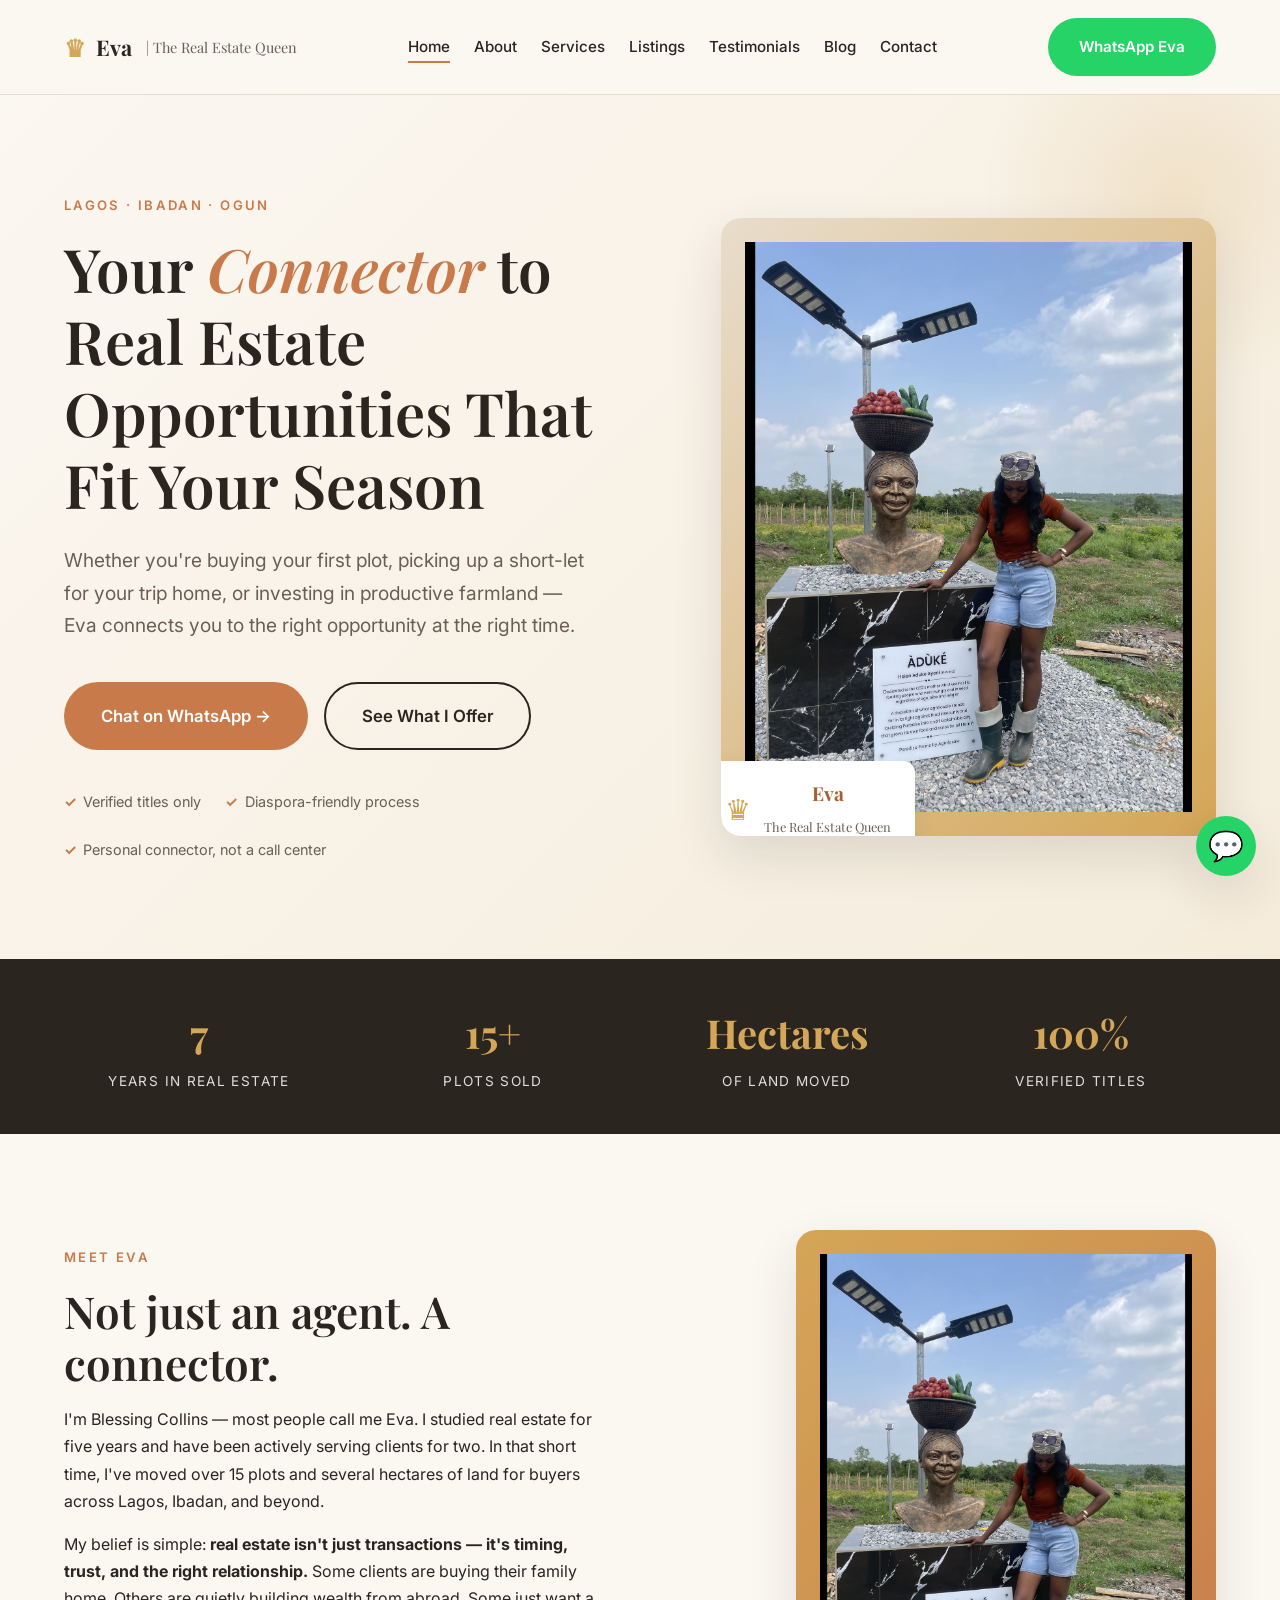
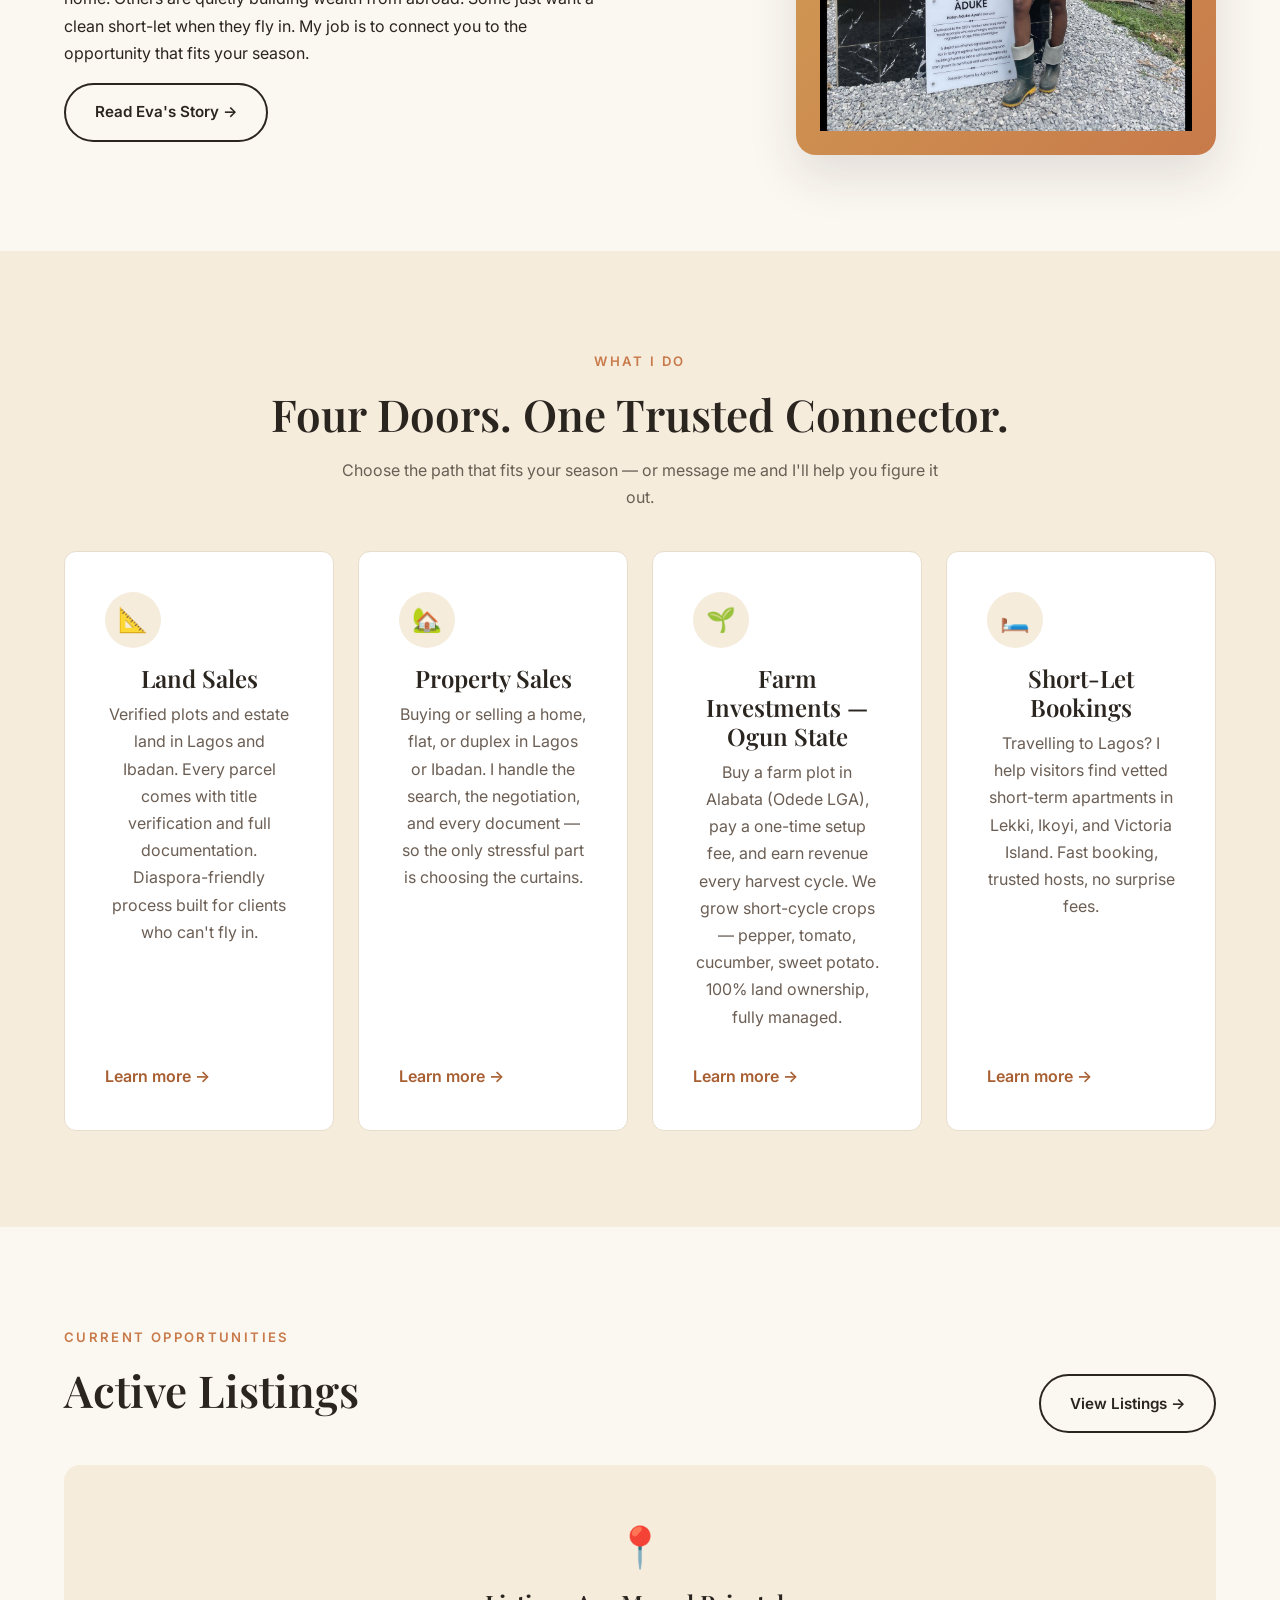
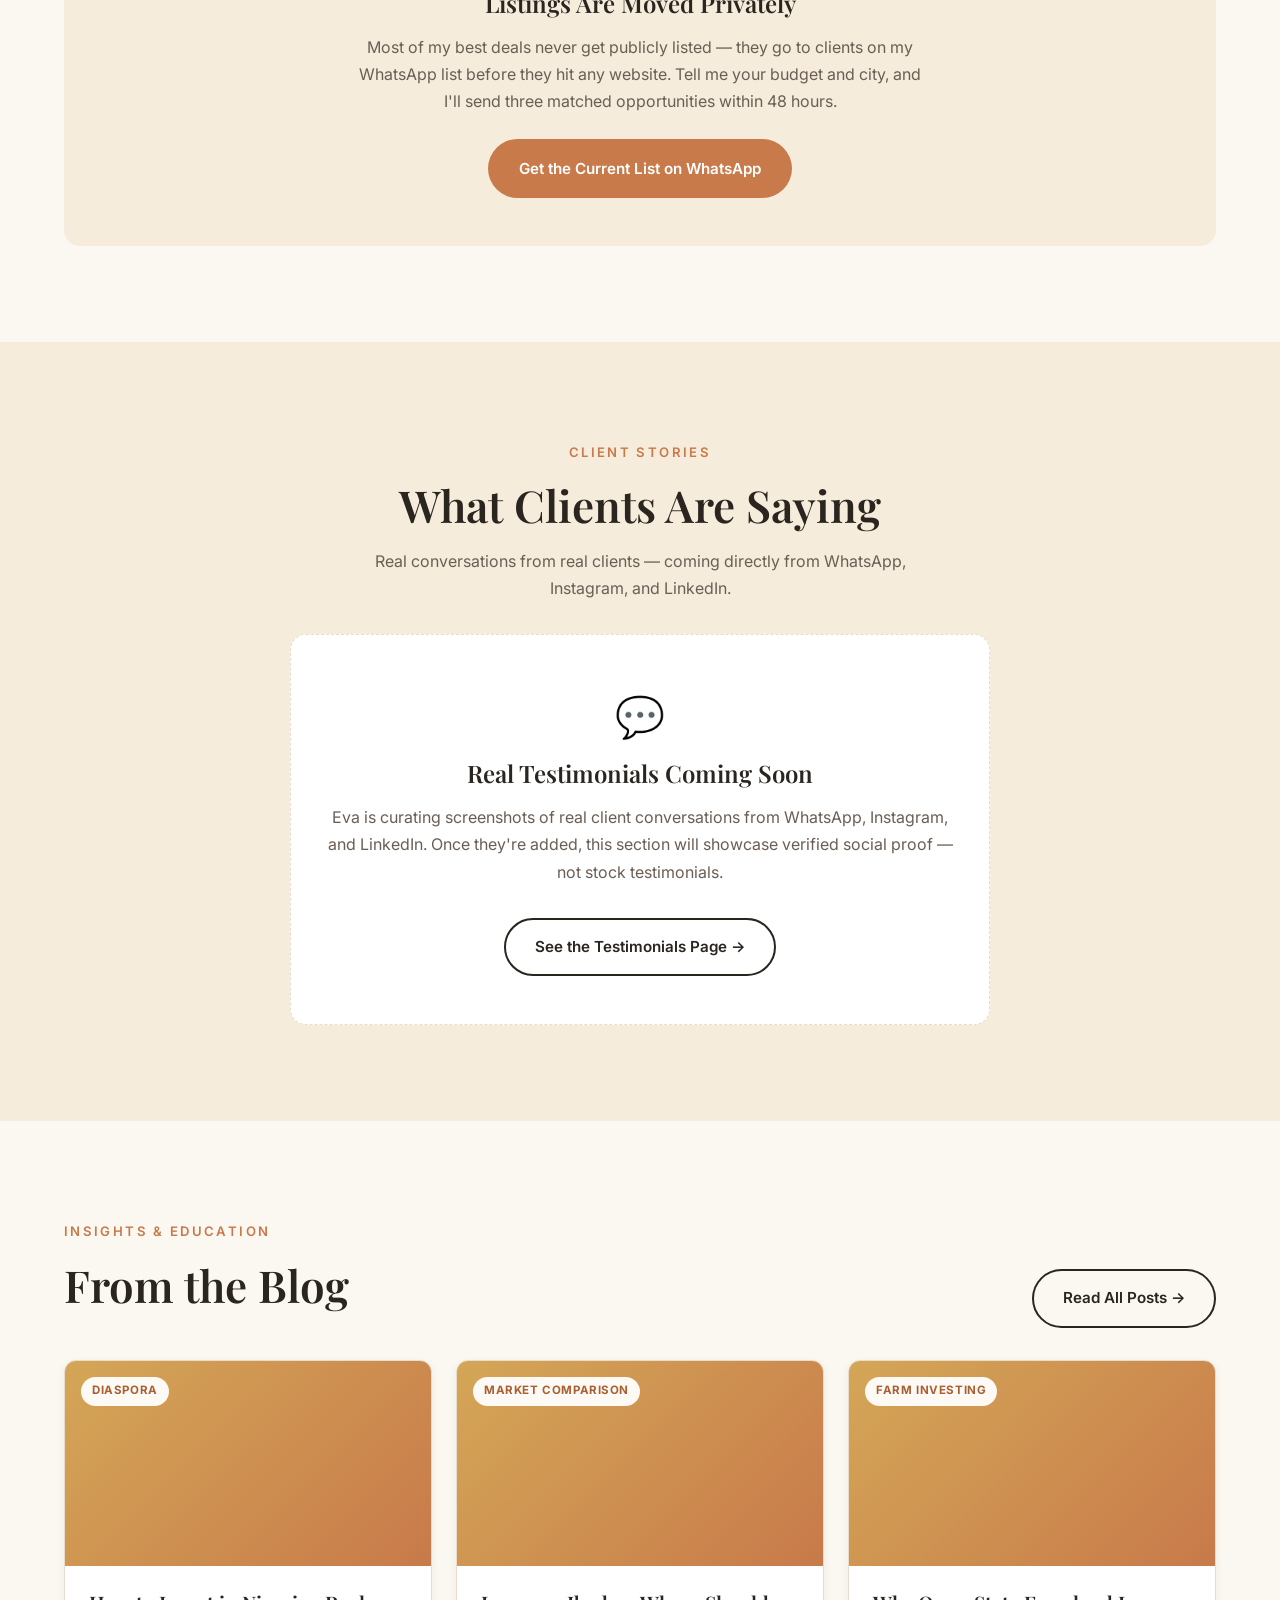
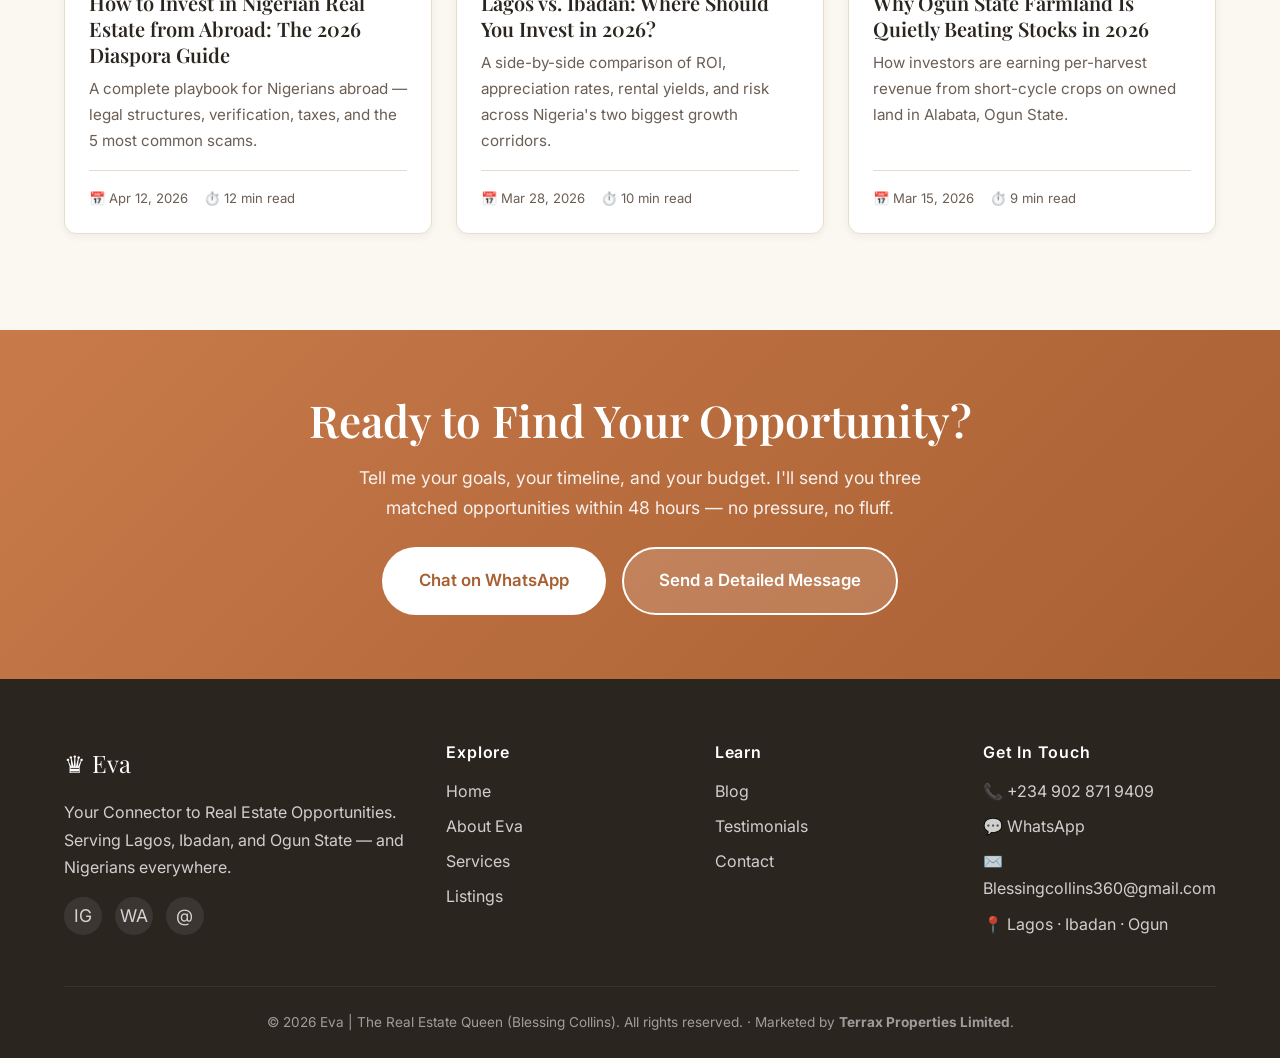
==== index.html @ 8f03543b "Add full website files" ====
<!DOCTYPE html>
<html lang="en">
<head>
<meta charset="UTF-8">
<meta name="viewport" content="width=device-width, initial-scale=1.0">
<title>Eva | The Real Estate Queen — Land, Homes, Farms & Short-Lets in Lagos, Ibadan & Ogun</title>
<meta name="description" content="Eva connects you to verified land, homes, farm investments, and short-let apartments across Lagos, Ibadan, and Ogun State. Diaspora-friendly. Chat with Eva on WhatsApp.">
<meta name="keywords" content="real estate Lagos, buy land Ibadan, Ogun farm investment, short let Lekki, diaspora real estate Nigeria, Eva Real Estate Queen, Blessing Collins real estate, pepper tomato cucumber farm Ogun">
<meta name="author" content="Blessing Collins — Eva | The Real Estate Queen">
<link rel="canonical" href="https://therealestatequeen.com.ng/">

<meta property="og:type" content="website">
<meta property="og:title" content="Eva | The Real Estate Queen — Your Connector in Nigerian Real Estate">
<meta property="og:description" content="Connecting you to land, homes, farms, and short-let opportunities that fit your time and season. Lagos · Ibadan · Ogun.">
<meta property="og:url" content="https://therealestatequeen.com.ng/">
<meta property="og:image" content="assets/img/og-image.jpg">
<meta name="twitter:card" content="summary_large_image">
<meta name="twitter:title" content="Eva | The Real Estate Queen">
<meta name="twitter:description" content="Connecting you to Nigerian real estate opportunities that fit your season.">

<link rel="preconnect" href="https://fonts.googleapis.com">
<link rel="preconnect" href="https://fonts.gstatic.com" crossorigin>
<link href="https://fonts.googleapis.com/css2?family=Playfair+Display:wght@500;600;700&family=Inter:wght@400;500;600;700&display=swap" rel="stylesheet">
<link rel="stylesheet" href="assets/css/styles.css">

<script type="application/ld+json">
{
  "@context": "https://schema.org",
  "@type": "RealEstateAgent",
  "name": "Eva | The Real Estate Queen",
  "alternateName": "Blessing Collins",
  "description": "Real estate connector serving Lagos and Ibadan. Land sales, residential property, farm investments in Ogun State, and short-let apartment bookings for travelers.",
  "telephone": "+234-902-871-9409",
  "email": "Blessingcollins360@gmail.com",
  "image": "assets/img/eva.jpg",
  "url": "https://therealestatequeen.com.ng/",
  "areaServed": ["Lagos", "Ibadan", "Ogun State", "Nigeria"],
  "sameAs": ["https://instagram.com/is_evablessing"]
}
</script>
</head>
<body>

<header class="site-header">
  <nav class="nav" aria-label="Main navigation">
    <a href="index.html" class="brand"><span class="brand-crown">♛</span> Eva <span style="font-weight:400;color:var(--color-muted);font-size:0.9rem;margin-left:0.3rem;">| The Real Estate Queen</span></a>
    <ul class="nav-links">
      <li><a href="index.html">Home</a></li>
      <li><a href="about.html">About</a></li>
      <li><a href="services.html">Services</a></li>
      <li><a href="listings.html">Listings</a></li>
      <li><a href="testimonials.html">Testimonials</a></li>
      <li><a href="blog.html">Blog</a></li>
      <li><a href="contact.html">Contact</a></li>
    </ul>
    <div class="nav-cta">
      <a href="https://wa.me/2349028719409" class="btn btn-whatsapp" target="_blank" rel="noopener">WhatsApp Eva</a>
    </div>
    <button class="nav-toggle" aria-label="Toggle menu">☰</button>
  </nav>
</header>

<section class="hero">
  <div class="container hero-inner">
    <div>
      <span class="eyebrow">Lagos · Ibadan · Ogun</span>
      <h1>Your <span class="accent">Connector</span> to Real Estate Opportunities That Fit Your Season</h1>
      <p class="hero-subtitle">Whether you're buying your first plot, picking up a short-let for your trip home, or investing in productive farmland — Eva connects you to the right opportunity at the right time.</p>
      <div class="hero-cta">
        <a href="https://wa.me/2349028719409?text=Hi%20Eva%2C%20I%27d%20like%20to%20explore%20real%20estate%20opportunities." class="btn btn-primary btn-lg" target="_blank" rel="noopener">Chat on WhatsApp →</a>
        <a href="services.html" class="btn btn-outline btn-lg">See What I Offer</a>
      </div>
      <div class="hero-trust">
        <span class="hero-trust-item">Verified titles only</span>
        <span class="hero-trust-item">Diaspora-friendly process</span>
        <span class="hero-trust-item">Personal connector, not a call center</span>
      </div>
    </div>
    <div class="hero-image">
      <img src="assets/img/eva.jpg" alt="Blessing Collins — Eva, The Real Estate Queen" onerror="this.style.display='none';this.parentElement.innerHTML='<div style=&quot;padding:2rem;text-align:center;&quot;>✨<br>Eva\'s headshot<br><small>(upload to assets/img/eva.jpg)</small></div>'">
      <div class="hero-badge">
        <span class="hero-badge-icon">♛</span>
        <span class="hero-badge-text"><strong>Eva</strong><span>The Real Estate Queen</span></span>
      </div>
    </div>
  </div>
</section>

<section class="stats">
  <div class="container">
    <div class="stats-grid">
      <div>
        <span class="stat-number">7</span>
        <span class="stat-label">Years in Real Estate</span>
      </div>
      <div>
        <span class="stat-number">15+</span>
        <span class="stat-label">Plots Sold</span>
      </div>
      <div>
        <span class="stat-number">Hectares</span>
        <span class="stat-label">Of Land Moved</span>
      </div>
      <div>
        <span class="stat-number">100%</span>
        <span class="stat-label">Verified Titles</span>
      </div>
    </div>
  </div>
</section>

<section class="section">
  <div class="container" style="display:grid;grid-template-columns:1fr 1fr;gap:4rem;align-items:center;">
    <div>
      <span class="eyebrow">Meet Eva</span>
      <h2>Not just an agent. A connector.</h2>
      <p>I'm Blessing Collins — most people call me Eva. I studied real estate for five years and have been actively serving clients for two. In that short time, I've moved over 15 plots and several hectares of land for buyers across Lagos, Ibadan, and beyond.</p>
      <p>My belief is simple: <strong>real estate isn't just transactions — it's timing, trust, and the right relationship.</strong> Some clients are buying their family home. Others are quietly building wealth from abroad. Some just want a clean short-let when they fly in. My job is to connect you to the opportunity that fits your season.</p>
      <a href="about.html" class="btn btn-outline">Read Eva's Story →</a>
    </div>
    <div class="about-hero-image" style="aspect-ratio:4/5;max-width:420px;justify-self:end;">
      <img src="assets/img/eva-about.jpg" alt="Blessing Collins on location" onerror="this.style.display='none';this.parentElement.innerHTML='<div>Upload portrait to<br>assets/img/eva-about.jpg</div>'">
    </div>
  </div>
</section>

<section class="section" style="background:var(--color-cream);">
  <div class="container text-center">
    <span class="eyebrow">What I Do</span>
    <h2>Four Doors. One Trusted Connector.</h2>
    <p class="muted" style="max-width:620px;margin:0 auto;">Choose the path that fits your season — or message me and I'll help you figure it out.</p>

    <div class="services-grid">
      <div class="service-card">
        <div class="service-icon">📐</div>
        <h3>Land Sales</h3>
        <p>Verified plots and estate land in Lagos and Ibadan. Every parcel comes with title verification and full documentation. Diaspora-friendly process built for clients who can't fly in.</p>
        <a href="services.html#land">Learn more →</a>
      </div>
      <div class="service-card">
        <div class="service-icon">🏡</div>
        <h3>Property Sales</h3>
        <p>Buying or selling a home, flat, or duplex in Lagos or Ibadan. I handle the search, the negotiation, and every document — so the only stressful part is choosing the curtains.</p>
        <a href="services.html#property">Learn more →</a>
      </div>
      <div class="service-card">
        <div class="service-icon">🌱</div>
        <h3>Farm Investments — Ogun State</h3>
        <p>Buy a farm plot in Alabata (Odede LGA), pay a one-time setup fee, and earn revenue every harvest cycle. We grow short-cycle crops — pepper, tomato, cucumber, sweet potato. 100% land ownership, fully managed.</p>
        <a href="services.html#farm">Learn more →</a>
      </div>
      <div class="service-card">
        <div class="service-icon">🛏️</div>
        <h3>Short-Let Bookings</h3>
        <p>Travelling to Lagos? I help visitors find vetted short-term apartments in Lekki, Ikoyi, and Victoria Island. Fast booking, trusted hosts, no surprise fees.</p>
        <a href="services.html#shortlet">Learn more →</a>
      </div>
    </div>
  </div>
</section>

<!-- LISTINGS PLACEHOLDER -->
<section class="section">
  <div class="container">
    <div style="display:flex;justify-content:space-between;align-items:flex-end;flex-wrap:wrap;gap:1rem;">
      <div>
        <span class="eyebrow">Current Opportunities</span>
        <h2>Active Listings</h2>
      </div>
      <a href="listings.html" class="btn btn-outline">View Listings →</a>
    </div>

    <div style="background:var(--color-cream);padding:3rem 2rem;border-radius:16px;text-align:center;margin-top:2rem;">
      <div style="font-size:2.5rem;margin-bottom:0.5rem;">📍</div>
      <h3 style="font-family:'Playfair Display',serif;">Listings Are Moved Privately</h3>
      <p class="muted" style="max-width:580px;margin:0 auto 1.5rem;">Most of my best deals never get publicly listed — they go to clients on my WhatsApp list before they hit any website. Tell me your budget and city, and I'll send three matched opportunities within 48 hours.</p>
      <a href="https://wa.me/2349028719409?text=Hi%20Eva%2C%20please%20share%20your%20current%20opportunities%20with%20me." class="btn btn-primary" target="_blank" rel="noopener">Get the Current List on WhatsApp</a>
    </div>
  </div>
</section>

<!-- TESTIMONIALS PLACEHOLDER -->
<section class="section testimonials">
  <div class="container text-center">
    <span class="eyebrow">Client Stories</span>
    <h2>What Clients Are Saying</h2>
    <p class="muted" style="max-width:580px;margin:0 auto;">Real conversations from real clients — coming directly from WhatsApp, Instagram, and LinkedIn.</p>

    <div style="margin-top:2rem;padding:3rem 2rem;background:var(--color-surface);border-radius:16px;border:1px dashed var(--color-border);max-width:700px;margin-left:auto;margin-right:auto;">
      <div style="font-size:2.5rem;margin-bottom:0.5rem;">💬</div>
      <h3 style="font-family:'Playfair Display',serif;">Real Testimonials Coming Soon</h3>
      <p class="muted">Eva is curating screenshots of real client conversations from WhatsApp, Instagram, and LinkedIn. Once they're added, this section will showcase verified social proof — not stock testimonials.</p>
      <a href="testimonials.html" class="btn btn-outline" style="margin-top:1rem;">See the Testimonials Page →</a>
    </div>
  </div>
</section>

<!-- BLOG PREVIEW -->
<section class="section">
  <div class="container">
    <div style="display:flex;justify-content:space-between;align-items:flex-end;flex-wrap:wrap;gap:1rem;margin-bottom:2rem;">
      <div>
        <span class="eyebrow">Insights & Education</span>
        <h2>From the Blog</h2>
      </div>
      <a href="blog.html" class="btn btn-outline">Read All Posts →</a>
    </div>

    <div class="blog-grid">
      <article class="blog-card">
        <div class="blog-card-image"><span class="blog-category">Diaspora</span></div>
        <div class="blog-card-body">
          <h3><a href="blog/diaspora-investment-guide.html">How to Invest in Nigerian Real Estate from Abroad: The 2026 Diaspora Guide</a></h3>
          <p class="blog-card-excerpt">A complete playbook for Nigerians abroad — legal structures, verification, taxes, and the 5 most common scams.</p>
          <div class="blog-meta"><span>📅 Apr 12, 2026</span><span>⏱️ 12 min read</span></div>
        </div>
      </article>

      <article class="blog-card">
        <div class="blog-card-image"><span class="blog-category">Market Comparison</span></div>
        <div class="blog-card-body">
          <h3><a href="blog/lagos-vs-ibadan-investment.html">Lagos vs. Ibadan: Where Should You Invest in 2026?</a></h3>
          <p class="blog-card-excerpt">A side-by-side comparison of ROI, appreciation rates, rental yields, and risk across Nigeria's two biggest growth corridors.</p>
          <div class="blog-meta"><span>📅 Mar 28, 2026</span><span>⏱️ 10 min read</span></div>
        </div>
      </article>

      <article class="blog-card">
        <div class="blog-card-image"><span class="blog-category">Farm Investing</span></div>
        <div class="blog-card-body">
          <h3><a href="blog/ogun-farm-investment.html">Why Ogun State Farmland Is Quietly Beating Stocks in 2026</a></h3>
          <p class="blog-card-excerpt">How investors are earning per-harvest revenue from short-cycle crops on owned land in Alabata, Ogun State.</p>
          <div class="blog-meta"><span>📅 Mar 15, 2026</span><span>⏱️ 9 min read</span></div>
        </div>
      </article>
    </div>
  </div>
</section>

<section class="cta-band">
  <div class="container">
    <h2>Ready to Find Your Opportunity?</h2>
    <p>Tell me your goals, your timeline, and your budget. I'll send you three matched opportunities within 48 hours — no pressure, no fluff.</p>
    <div style="display:flex;gap:1rem;justify-content:center;flex-wrap:wrap;">
      <a href="https://wa.me/2349028719409?text=Hi%20Eva%2C%20I%27d%20like%20to%20discuss%20an%20opportunity." class="btn btn-primary btn-lg" target="_blank" rel="noopener">Chat on WhatsApp</a>
      <a href="contact.html" class="btn btn-whatsapp btn-lg">Send a Detailed Message</a>
    </div>
  </div>
</section>

<footer class="site-footer">
  <div class="container">
    <div class="footer-grid">
      <div>
        <div class="footer-brand">♛ Eva</div>
        <p>Your Connector to Real Estate Opportunities. Serving Lagos, Ibadan, and Ogun State — and Nigerians everywhere.</p>
        <div class="socials">
          <a href="https://instagram.com/is_evablessing" class="social-icon" target="_blank" rel="noopener" aria-label="Instagram">IG</a>
          <a href="https://wa.me/2349028719409" class="social-icon" target="_blank" rel="noopener" aria-label="WhatsApp">WA</a>
          <a href="mailto:Blessingcollins360@gmail.com" class="social-icon" aria-label="Email">@</a>
        </div>
      </div>
      <div><h4>Explore</h4><ul><li><a href="index.html">Home</a></li><li><a href="about.html">About Eva</a></li><li><a href="services.html">Services</a></li><li><a href="listings.html">Listings</a></li></ul></div>
      <div><h4>Learn</h4><ul><li><a href="blog.html">Blog</a></li><li><a href="testimonials.html">Testimonials</a></li><li><a href="contact.html">Contact</a></li></ul></div>
      <div><h4>Get In Touch</h4><ul><li>📞 <a href="tel:+2349028719409">+234 902 871 9409</a></li><li>💬 <a href="https://wa.me/2349028719409" target="_blank" rel="noopener">WhatsApp</a></li><li>✉️ <a href="mailto:Blessingcollins360@gmail.com">Blessingcollins360@gmail.com</a></li><li>📍 Lagos · Ibadan · Ogun</li></ul></div>
    </div>
    <div class="footer-bottom">© 2026 Eva | The Real Estate Queen (Blessing Collins). All rights reserved. · Marketed by <strong>Terrax Properties Limited</strong>.</div>
  </div>
</footer>

<a href="https://wa.me/2349028719409?text=Hi%20Eva%2C%20I%27d%20like%20to%20chat%20about%20real%20estate." class="whatsapp-float" target="_blank" rel="noopener" aria-label="Chat with Eva on WhatsApp">💬</a>
<script src="assets/js/script.js"></script>
</body>
</html>
---- assets/css/styles.css ----
/* ============================================================
   EVA | THE REAL ESTATE QUEEN — Brand Stylesheet
   Warm & Approachable | Lagos · Ibadan · Ogun
   ============================================================ */

:root {
  /* Warm, earthy palette */
  --color-bg: #FBF7F1;
  --color-surface: #FFFFFF;
  --color-cream: #F5ECDC;
  --color-terracotta: #C87A4A;
  --color-terracotta-dark: #A85F32;
  --color-gold: #D4A657;
  --color-forest: #3D5A3D;
  --color-charcoal: #2B2520;
  --color-muted: #6B5E54;
  --color-border: #E8DDCC;
  --color-whatsapp: #25D366;

  /* Typography */
  --font-serif: 'Playfair Display', Georgia, 'Times New Roman', serif;
  --font-sans: 'Inter', -apple-system, BlinkMacSystemFont, 'Segoe UI', sans-serif;

  /* Spacing */
  --space-xs: 0.5rem;
  --space-sm: 1rem;
  --space-md: 1.5rem;
  --space-lg: 2.5rem;
  --space-xl: 4rem;
  --space-2xl: 6rem;

  /* Layout */
  --max-width: 1200px;
  --radius-sm: 6px;
  --radius-md: 12px;
  --radius-lg: 20px;

  --shadow-sm: 0 2px 8px rgba(43, 37, 32, 0.06);
  --shadow-md: 0 8px 24px rgba(43, 37, 32, 0.08);
  --shadow-lg: 0 20px 50px rgba(43, 37, 32, 0.12);
}

/* ============================================================
   RESET & BASE
   ============================================================ */
*, *::before, *::after { box-sizing: border-box; }
html { scroll-behavior: smooth; }
body {
  margin: 0;
  font-family: var(--font-sans);
  font-size: 16px;
  line-height: 1.7;
  color: var(--color-charcoal);
  background: var(--color-bg);
  -webkit-font-smoothing: antialiased;
}
img { max-width: 100%; display: block; height: auto; }
a { color: var(--color-terracotta-dark); text-decoration: none; transition: color 0.2s; }
a:hover { color: var(--color-terracotta); }

h1, h2, h3, h4 {
  font-family: var(--font-serif);
  font-weight: 600;
  line-height: 1.2;
  color: var(--color-charcoal);
  margin: 0 0 var(--space-sm);
}
h1 { font-size: clamp(2.25rem, 5vw, 3.75rem); }
h2 { font-size: clamp(1.75rem, 3.5vw, 2.75rem); }
h3 { font-size: 1.5rem; }
h4 { font-size: 1.2rem; font-family: var(--font-sans); font-weight: 600; }
p { margin: 0 0 var(--space-sm); }

.container {
  max-width: var(--max-width);
  margin: 0 auto;
  padding: 0 var(--space-md);
}
.container-narrow {
  max-width: 820px;
  margin: 0 auto;
  padding: 0 var(--space-md);
}

.section { padding: var(--space-2xl) 0; }
.section-tight { padding: var(--space-xl) 0; }

.eyebrow {
  display: inline-block;
  font-family: var(--font-sans);
  font-size: 0.82rem;
  font-weight: 600;
  letter-spacing: 0.18em;
  text-transform: uppercase;
  color: var(--color-terracotta);
  margin-bottom: var(--space-sm);
}

.text-center { text-align: center; }
.muted { color: var(--color-muted); }

/* ============================================================
   BUTTONS
   ============================================================ */
.btn {
  display: inline-flex;
  align-items: center;
  justify-content: center;
  gap: 0.5rem;
  font-family: var(--font-sans);
  font-size: 0.95rem;
  font-weight: 600;
  padding: 0.9rem 1.8rem;
  border-radius: 999px;
  border: 2px solid transparent;
  cursor: pointer;
  transition: all 0.2s ease;
  white-space: nowrap;
}
.btn-primary {
  background: var(--color-terracotta);
  color: #fff;
}
.btn-primary:hover {
  background: var(--color-terracotta-dark);
  color: #fff;
  transform: translateY(-2px);
  box-shadow: var(--shadow-md);
}
.btn-outline {
  background: transparent;
  border-color: var(--color-charcoal);
  color: var(--color-charcoal);
}
.btn-outline:hover {
  background: var(--color-charcoal);
  color: #fff;
}
.btn-whatsapp {
  background: var(--color-whatsapp);
  color: #fff;
}
.btn-whatsapp:hover {
  background: #1ebe57;
  color: #fff;
  transform: translateY(-2px);
  box-shadow: var(--shadow-md);
}
.btn-lg { padding: 1.1rem 2.2rem; font-size: 1.05rem; }

/* ============================================================
   HEADER / NAV
   ============================================================ */
.site-header {
  position: sticky;
  top: 0;
  z-index: 100;
  background: rgba(251, 247, 241, 0.92);
  backdrop-filter: blur(12px);
  border-bottom: 1px solid var(--color-border);
}
.nav {
  display: flex;
  align-items: center;
  justify-content: space-between;
  padding: 1.1rem var(--space-md);
  max-width: var(--max-width);
  margin: 0 auto;
}
.brand {
  display: flex;
  align-items: center;
  gap: 0.6rem;
  font-family: var(--font-serif);
  font-size: 1.35rem;
  font-weight: 700;
  color: var(--color-charcoal);
}
.brand:hover { color: var(--color-terracotta); }
.brand-crown { color: var(--color-gold); font-size: 1.5rem; }
.nav-links {
  display: flex;
  gap: var(--space-md);
  list-style: none;
  margin: 0;
  padding: 0;
}
.nav-links a {
  color: var(--color-charcoal);
  font-weight: 500;
  font-size: 0.95rem;
  padding: 0.4rem 0;
  position: relative;
}
.nav-links a::after {
  content: '';
  position: absolute;
  bottom: 0; left: 0;
  width: 0; height: 2px;
  background: var(--color-terracotta);
  transition: width 0.2s;
}
.nav-links a:hover::after,
.nav-links a.active::after { width: 100%; }

.nav-cta { display: flex; gap: 0.6rem; align-items: center; }

.nav-toggle {
  display: none;
  background: none;
  border: none;
  cursor: pointer;
  font-size: 1.5rem;
  color: var(--color-charcoal);
}

@media (max-width: 860px) {
  .nav-links, .nav-cta .btn { display: none; }
  .nav-toggle { display: block; }
  .nav-links.open {
    display: flex;
    flex-direction: column;
    position: absolute;
    top: 100%; left: 0; right: 0;
    background: var(--color-surface);
    padding: var(--space-md);
    border-bottom: 1px solid var(--color-border);
    box-shadow: var(--shadow-md);
  }
}

/* ============================================================
   HERO
   ============================================================ */
.hero {
  background: linear-gradient(135deg, #FBF7F1 0%, #F5ECDC 100%);
  padding: var(--space-2xl) 0;
  position: relative;
  overflow: hidden;
}
.hero::before {
  content: '';
  position: absolute;
  top: -100px; right: -100px;
  width: 400px; height: 400px;
  border-radius: 50%;
  background: radial-gradient(circle, rgba(212, 166, 87, 0.2) 0%, transparent 70%);
  pointer-events: none;
}
.hero-inner {
  display: grid;
  grid-template-columns: 1.2fr 1fr;
  gap: var(--space-xl);
  align-items: center;
  position: relative;
  z-index: 1;
}
.hero h1 { margin-bottom: var(--space-md); }
.hero h1 .accent {
  color: var(--color-terracotta);
  font-style: italic;
}
.hero-subtitle {
  font-size: 1.2rem;
  color: var(--color-muted);
  margin-bottom: var(--space-lg);
  max-width: 520px;
}
.hero-cta { display: flex; gap: var(--space-sm); flex-wrap: wrap; }
.hero-trust {
  margin-top: var(--space-lg);
  display: flex;
  gap: var(--space-md);
  flex-wrap: wrap;
  font-size: 0.9rem;
  color: var(--color-muted);
}
.hero-trust-item { display: flex; align-items: center; gap: 0.4rem; }
.hero-trust-item::before {
  content: '✓';
  color: var(--color-terracotta);
  font-weight: 700;
}
.hero-image {
  position: relative;
  border-radius: var(--radius-lg);
  overflow: hidden;
  box-shadow: var(--shadow-lg);
  aspect-ratio: 4 / 5;
  background: linear-gradient(135deg, #E8DDCC 0%, #D4A657 100%);
  display: flex;
  align-items: center;
  justify-content: center;
  color: var(--color-terracotta-dark);
  font-family: var(--font-serif);
  font-size: 1.1rem;
  text-align: center;
  padding: var(--space-md);
}
.hero-image img { width: 100%; height: 100%; object-fit: cover; }
.hero-badge {
  position: absolute;
  bottom: -20px; left: -20px;
  background: var(--color-surface);
  padding: 1rem 1.5rem;
  border-radius: var(--radius-md);
  box-shadow: var(--shadow-md);
  display: flex;
  align-items: center;
  gap: 0.8rem;
}
.hero-badge-icon {
  font-size: 1.8rem;
  color: var(--color-gold);
}
.hero-badge-text strong {
  display: block;
  font-family: var(--font-serif);
  font-size: 1.2rem;
}
.hero-badge-text span {
  font-size: 0.8rem;
  color: var(--color-muted);
}

@media (max-width: 860px) {
  .hero-inner { grid-template-columns: 1fr; }
  .hero-image { aspect-ratio: 4 / 3; max-width: 500px; margin: 0 auto; }
}

/* ============================================================
   STATS BAR
   ============================================================ */
.stats {
  background: var(--color-charcoal);
  color: #fff;
  padding: var(--space-lg) 0;
}
.stats-grid {
  display: grid;
  grid-template-columns: repeat(4, 1fr);
  gap: var(--space-md);
  text-align: center;
}
.stat-number {
  font-family: var(--font-serif);
  font-size: 2.5rem;
  font-weight: 700;
  color: var(--color-gold);
  display: block;
}
.stat-label {
  font-size: 0.85rem;
  letter-spacing: 0.1em;
  text-transform: uppercase;
  opacity: 0.85;
}
@media (max-width: 640px) {
  .stats-grid { grid-template-columns: repeat(2, 1fr); }
}

/* ============================================================
   SERVICES GRID
   ============================================================ */
.services-grid {
  display: grid;
  grid-template-columns: repeat(auto-fit, minmax(260px, 1fr));
  gap: var(--space-md);
  margin-top: var(--space-lg);
}
.service-card {
  background: var(--color-surface);
  border: 1px solid var(--color-border);
  border-radius: var(--radius-md);
  padding: var(--space-lg);
  transition: all 0.3s ease;
  display: flex;
  flex-direction: column;
}
.service-card:hover {
  transform: translateY(-6px);
  box-shadow: var(--shadow-md);
  border-color: var(--color-terracotta);
}
.service-icon {
  width: 56px;
  height: 56px;
  border-radius: 50%;
  background: var(--color-cream);
  display: flex;
  align-items: center;
  justify-content: center;
  font-size: 1.5rem;
  margin-bottom: var(--space-sm);
}
.service-card h3 { margin-bottom: 0.5rem; }
.service-card p { color: var(--color-muted); flex: 1; }
.service-card a {
  font-weight: 600;
  margin-top: var(--space-sm);
  display: inline-flex;
  align-items: center;
  gap: 0.4rem;
}

/* ============================================================
   LISTING CARDS
   ============================================================ */
.listings-grid {
  display: grid;
  grid-template-columns: repeat(auto-fit, minmax(300px, 1fr));
  gap: var(--space-md);
  margin-top: var(--space-lg);
}
.listing-card {
  background: var(--color-surface);
  border-radius: var(--radius-md);
  overflow: hidden;
  box-shadow: var(--shadow-sm);
  transition: all 0.3s ease;
  border: 1px solid var(--color-border);
}
.listing-card:hover {
  transform: translateY(-4px);
  box-shadow: var(--shadow-md);
}
.listing-image {
  aspect-ratio: 4 / 3;
  background: linear-gradient(135deg, #D4A657 0%, #C87A4A 100%);
  position: relative;
  display: flex;
  align-items: center;
  justify-content: center;
  color: #fff;
  font-family: var(--font-serif);
  font-size: 0.95rem;
  text-align: center;
  padding: var(--space-sm);
}
.listing-image img { width: 100%; height: 100%; object-fit: cover; }
.listing-tag {
  position: absolute;
  top: var(--space-sm); left: var(--space-sm);
  background: rgba(255,255,255,0.95);
  color: var(--color-terracotta-dark);
  padding: 0.35rem 0.75rem;
  border-radius: 999px;
  font-size: 0.75rem;
  font-weight: 700;
  letter-spacing: 0.05em;
  text-transform: uppercase;
}
.listing-body { padding: var(--space-md); }
.listing-body h3 { font-size: 1.25rem; margin-bottom: 0.25rem; }
.listing-location {
  color: var(--color-muted);
  font-size: 0.9rem;
  margin-bottom: var(--space-sm);
  display: flex;
  align-items: center;
  gap: 0.4rem;
}
.listing-price {
  font-family: var(--font-serif);
  color: var(--color-terracotta-dark);
  font-size: 1.35rem;
  font-weight: 700;
  margin: var(--space-sm) 0;
}
.listing-meta {
  display: flex;
  gap: var(--space-sm);
  color: var(--color-muted);
  font-size: 0.85rem;
  padding-top: var(--space-sm);
  border-top: 1px solid var(--color-border);
}
.listing-meta span { display: flex; align-items: center; gap: 0.3rem; }

/* ============================================================
   TESTIMONIALS
   ============================================================ */
.testimonials {
  background: var(--color-cream);
}
.testimonial-grid {
  display: grid;
  grid-template-columns: repeat(auto-fit, minmax(300px, 1fr));
  gap: var(--space-md);
  margin-top: var(--space-lg);
}
.testimonial {
  background: var(--color-surface);
  padding: var(--space-lg);
  border-radius: var(--radius-md);
  border-left: 4px solid var(--color-terracotta);
  box-shadow: var(--shadow-sm);
}
.testimonial-stars { color: var(--color-gold); margin-bottom: var(--space-sm); }
.testimonial-quote {
  font-size: 1.05rem;
  line-height: 1.7;
  color: var(--color-charcoal);
  margin-bottom: var(--space-sm);
  font-style: italic;
}
.testimonial-author {
  display: flex;
  align-items: center;
  gap: 0.8rem;
  margin-top: var(--space-sm);
  padding-top: var(--space-sm);
  border-top: 1px solid var(--color-border);
}
.testimonial-avatar {
  width: 48px; height: 48px;
  border-radius: 50%;
  background: linear-gradient(135deg, var(--color-terracotta) 0%, var(--color-gold) 100%);
  display: flex;
  align-items: center;
  justify-content: center;
  color: #fff;
  font-weight: 700;
  font-family: var(--font-serif);
}
.testimonial-name { font-weight: 700; color: var(--color-charcoal); }
.testimonial-role { font-size: 0.85rem; color: var(--color-muted); }

/* ============================================================
   CTA BAND
   ============================================================ */
.cta-band {
  background: linear-gradient(135deg, var(--color-terracotta) 0%, var(--color-terracotta-dark) 100%);
  color: #fff;
  padding: var(--space-xl) 0;
  text-align: center;
}
.cta-band h2 { color: #fff; }
.cta-band p { color: rgba(255,255,255,0.9); font-size: 1.1rem; max-width: 600px; margin: 0 auto var(--space-md); }
.cta-band .btn-primary { background: #fff; color: var(--color-terracotta-dark); }
.cta-band .btn-primary:hover { background: var(--color-cream); color: var(--color-terracotta-dark); }
.cta-band .btn-whatsapp { background: rgba(255,255,255,0.15); border: 2px solid #fff; }
.cta-band .btn-whatsapp:hover { background: #fff; color: var(--color-terracotta-dark); }

/* ============================================================
   BLOG
   ============================================================ */
.blog-header {
  padding: var(--space-xl) 0 var(--space-lg);
  background: linear-gradient(180deg, var(--color-cream) 0%, var(--color-bg) 100%);
  text-align: center;
}
.blog-grid {
  display: grid;
  grid-template-columns: repeat(auto-fit, minmax(320px, 1fr));
  gap: var(--space-md);
}
.blog-card {
  background: var(--color-surface);
  border-radius: var(--radius-md);
  overflow: hidden;
  box-shadow: var(--shadow-sm);
  transition: all 0.3s ease;
  border: 1px solid var(--color-border);
  display: flex;
  flex-direction: column;
}
.blog-card:hover {
  transform: translateY(-4px);
  box-shadow: var(--shadow-md);
}
.blog-card-image {
  aspect-ratio: 16 / 9;
  background: linear-gradient(135deg, var(--color-gold) 0%, var(--color-terracotta) 100%);
  position: relative;
  display: flex;
  align-items: flex-end;
  padding: var(--space-md);
  color: #fff;
}
.blog-category {
  position: absolute;
  top: var(--space-sm); left: var(--space-sm);
  background: rgba(255,255,255,0.95);
  color: var(--color-terracotta-dark);
  padding: 0.3rem 0.7rem;
  border-radius: 999px;
  font-size: 0.72rem;
  font-weight: 700;
  letter-spacing: 0.05em;
  text-transform: uppercase;
}
.blog-card-body { padding: var(--space-md); flex: 1; display: flex; flex-direction: column; }
.blog-card h3 {
  font-size: 1.25rem;
  margin-bottom: 0.5rem;
  line-height: 1.3;
}
.blog-card h3 a { color: var(--color-charcoal); }
.blog-card h3 a:hover { color: var(--color-terracotta); }
.blog-card-excerpt {
  color: var(--color-muted);
  font-size: 0.95rem;
  flex: 1;
  margin-bottom: var(--space-sm);
}
.blog-meta {
  font-size: 0.82rem;
  color: var(--color-muted);
  display: flex;
  gap: var(--space-sm);
  padding-top: var(--space-sm);
  border-top: 1px solid var(--color-border);
}

/* Blog Post Article */
.post-hero {
  padding: var(--space-xl) 0 var(--space-lg);
  background: var(--color-cream);
}
.post-hero .eyebrow { color: var(--color-terracotta); }
.post-meta {
  display: flex;
  gap: var(--space-md);
  color: var(--color-muted);
  font-size: 0.92rem;
  margin-top: var(--space-md);
  flex-wrap: wrap;
}
.post-author {
  display: flex;
  align-items: center;
  gap: 0.5rem;
}
.post-author-avatar {
  width: 32px; height: 32px;
  border-radius: 50%;
  background: linear-gradient(135deg, var(--color-terracotta), var(--color-gold));
}
.article {
  padding: var(--space-xl) 0;
}
.article-body {
  font-size: 1.08rem;
  line-height: 1.85;
  color: #3a322c;
}
.article-body h2 {
  margin-top: var(--space-xl);
  margin-bottom: var(--space-sm);
}
.article-body h3 {
  margin-top: var(--space-lg);
  margin-bottom: var(--space-xs);
}
.article-body ul, .article-body ol {
  padding-left: 1.5rem;
  margin-bottom: var(--space-sm);
}
.article-body li { margin-bottom: 0.5rem; }
.article-body blockquote {
  border-left: 4px solid var(--color-terracotta);
  padding: var(--space-sm) var(--space-md);
  margin: var(--space-md) 0;
  background: var(--color-cream);
  font-style: italic;
  border-radius: 0 var(--radius-sm) var(--radius-sm) 0;
  color: var(--color-charcoal);
}
.article-body a { text-decoration: underline; }
.article-body strong { color: var(--color-charcoal); }

.article-cta {
  background: var(--color-cream);
  border-radius: var(--radius-md);
  padding: var(--space-lg);
  margin: var(--space-xl) 0 0;
  text-align: center;
  border: 1px solid var(--color-border);
}
.article-cta h3 { font-family: var(--font-serif); }

/* ============================================================
   ABOUT PAGE
   ============================================================ */
.about-hero {
  display: grid;
  grid-template-columns: 1fr 1fr;
  gap: var(--space-xl);
  align-items: center;
  padding: var(--space-xl) 0;
}
.about-hero-image {
  aspect-ratio: 4 / 5;
  border-radius: var(--radius-lg);
  background: linear-gradient(135deg, var(--color-gold), var(--color-terracotta));
  overflow: hidden;
  box-shadow: var(--shadow-lg);
  display: flex;
  align-items: center;
  justify-content: center;
  color: #fff;
  font-family: var(--font-serif);
  text-align: center;
  padding: var(--space-md);
}
.about-hero-image img { width: 100%; height: 100%; object-fit: cover; }
.values-grid {
  display: grid;
  grid-template-columns: repeat(auto-fit, minmax(240px, 1fr));
  gap: var(--space-md);
  margin-top: var(--space-lg);
}
.value-card {
  background: var(--color-surface);
  padding: var(--space-md);
  border-radius: var(--radius-md);
  border-top: 4px solid var(--color-terracotta);
}
.value-card h4 { font-family: var(--font-serif); color: var(--color-terracotta-dark); }
@media (max-width: 860px) {
  .about-hero { grid-template-columns: 1fr; }
  .about-hero-image { max-width: 420px; margin: 0 auto; }
}

/* ============================================================
   CONTACT
   ============================================================ */
.contact-grid {
  display: grid;
  grid-template-columns: 1fr 1.1fr;
  gap: var(--space-xl);
  margin-top: var(--space-lg);
}
.contact-info {
  background: var(--color-cream);
  padding: var(--space-lg);
  border-radius: var(--radius-md);
}
.contact-info h3 { font-family: var(--font-serif); }
.contact-item {
  display: flex;
  align-items: flex-start;
  gap: 0.9rem;
  margin-bottom: var(--space-md);
}
.contact-icon {
  width: 44px; height: 44px;
  border-radius: 50%;
  background: var(--color-surface);
  display: flex;
  align-items: center;
  justify-content: center;
  flex-shrink: 0;
  color: var(--color-terracotta);
  font-size: 1.2rem;
}
.contact-item strong { display: block; margin-bottom: 0.2rem; color: var(--color-charcoal); }
.contact-item a { color: var(--color-muted); }
.contact-item a:hover { color: var(--color-terracotta); }

.form { display: flex; flex-direction: column; gap: var(--space-sm); }
.form label {
  font-weight: 600;
  font-size: 0.9rem;
  margin-bottom: 0.3rem;
  display: block;
}
.form input, .form select, .form textarea {
  width: 100%;
  padding: 0.8rem 1rem;
  font-family: inherit;
  font-size: 0.98rem;
  border: 1px solid var(--color-border);
  border-radius: var(--radius-sm);
  background: var(--color-surface);
  color: var(--color-charcoal);
  transition: border-color 0.2s, box-shadow 0.2s;
}
.form input:focus, .form select:focus, .form textarea:focus {
  outline: none;
  border-color: var(--color-terracotta);
  box-shadow: 0 0 0 3px rgba(200, 122, 74, 0.15);
}
.form textarea { min-height: 140px; resize: vertical; }
.form-row { display: grid; grid-template-columns: 1fr 1fr; gap: var(--space-sm); }

@media (max-width: 860px) {
  .contact-grid { grid-template-columns: 1fr; }
  .form-row { grid-template-columns: 1fr; }
}

/* ============================================================
   FOOTER
   ============================================================ */
.site-footer {
  background: var(--color-charcoal);
  color: rgba(255,255,255,0.78);
  padding: var(--space-xl) 0 var(--space-md);
}
.footer-grid {
  display: grid;
  grid-template-columns: 1.5fr 1fr 1fr 1fr;
  gap: var(--space-lg);
  margin-bottom: var(--space-lg);
}
.site-footer h4 {
  color: #fff;
  margin-bottom: var(--space-sm);
  font-size: 1rem;
  letter-spacing: 0.05em;
}
.site-footer a { color: rgba(255,255,255,0.78); }
.site-footer a:hover { color: var(--color-gold); }
.site-footer ul { list-style: none; padding: 0; margin: 0; }
.site-footer li { margin-bottom: 0.5rem; }
.footer-brand { font-family: var(--font-serif); color: #fff; font-size: 1.5rem; margin-bottom: var(--space-sm); }
.socials { display: flex; gap: 0.8rem; margin-top: var(--space-sm); }
.social-icon {
  width: 38px; height: 38px;
  border-radius: 50%;
  background: rgba(255,255,255,0.08);
  display: flex;
  align-items: center;
  justify-content: center;
  color: #fff;
  font-size: 1.1rem;
  transition: background 0.2s;
}
.social-icon:hover { background: var(--color-terracotta); color: #fff; }
.footer-bottom {
  border-top: 1px solid rgba(255,255,255,0.1);
  padding-top: var(--space-md);
  text-align: center;
  font-size: 0.85rem;
  opacity: 0.7;
}
@media (max-width: 760px) {
  .footer-grid { grid-template-columns: 1fr 1fr; }
}
@media (max-width: 480px) {
  .footer-grid { grid-template-columns: 1fr; }
}

/* ============================================================
   FLOATING WHATSAPP
   ============================================================ */
.whatsapp-float {
  position: fixed;
  bottom: 24px; right: 24px;
  width: 60px; height: 60px;
  background: var(--color-whatsapp);
  color: #fff;
  border-radius: 50%;
  display: flex;
  align-items: center;
  justify-content: center;
  font-size: 1.8rem;
  box-shadow: var(--shadow-lg);
  z-index: 99;
  transition: transform 0.2s;
  animation: pulse 2.5s infinite;
}
.whatsapp-float:hover {
  transform: scale(1.1);
  color: #fff;
}
@keyframes pulse {
  0%, 100% { box-shadow: 0 0 0 0 rgba(37, 211, 102, 0.5); }
  50% { box-shadow: 0 0 0 16px rgba(37, 211, 102, 0); }
}

/* ============================================================
   UTILITY
   ============================================================ */
.breadcrumb {
  font-size: 0.85rem;
  color: var(--color-muted);
  margin-bottom: var(--space-sm);
}
.breadcrumb a { color: var(--color-muted); }
.breadcrumb a:hover { color: var(--color-terracotta); }
.breadcrumb .sep { margin: 0 0.4rem; }

.tag-list {
  display: flex;
  flex-wrap: wrap;
  gap: 0.5rem;
  margin: var(--space-md) 0;
}
.tag {
  background: var(--color-cream);
  color: var(--color-terracotta-dark);
  padding: 0.3rem 0.9rem;
  border-radius: 999px;
  font-size: 0.82rem;
  font-weight: 600;
}

.divider {
  border: none;
  height: 1px;
  background: var(--color-border);
  margin: var(--space-lg) 0;
}
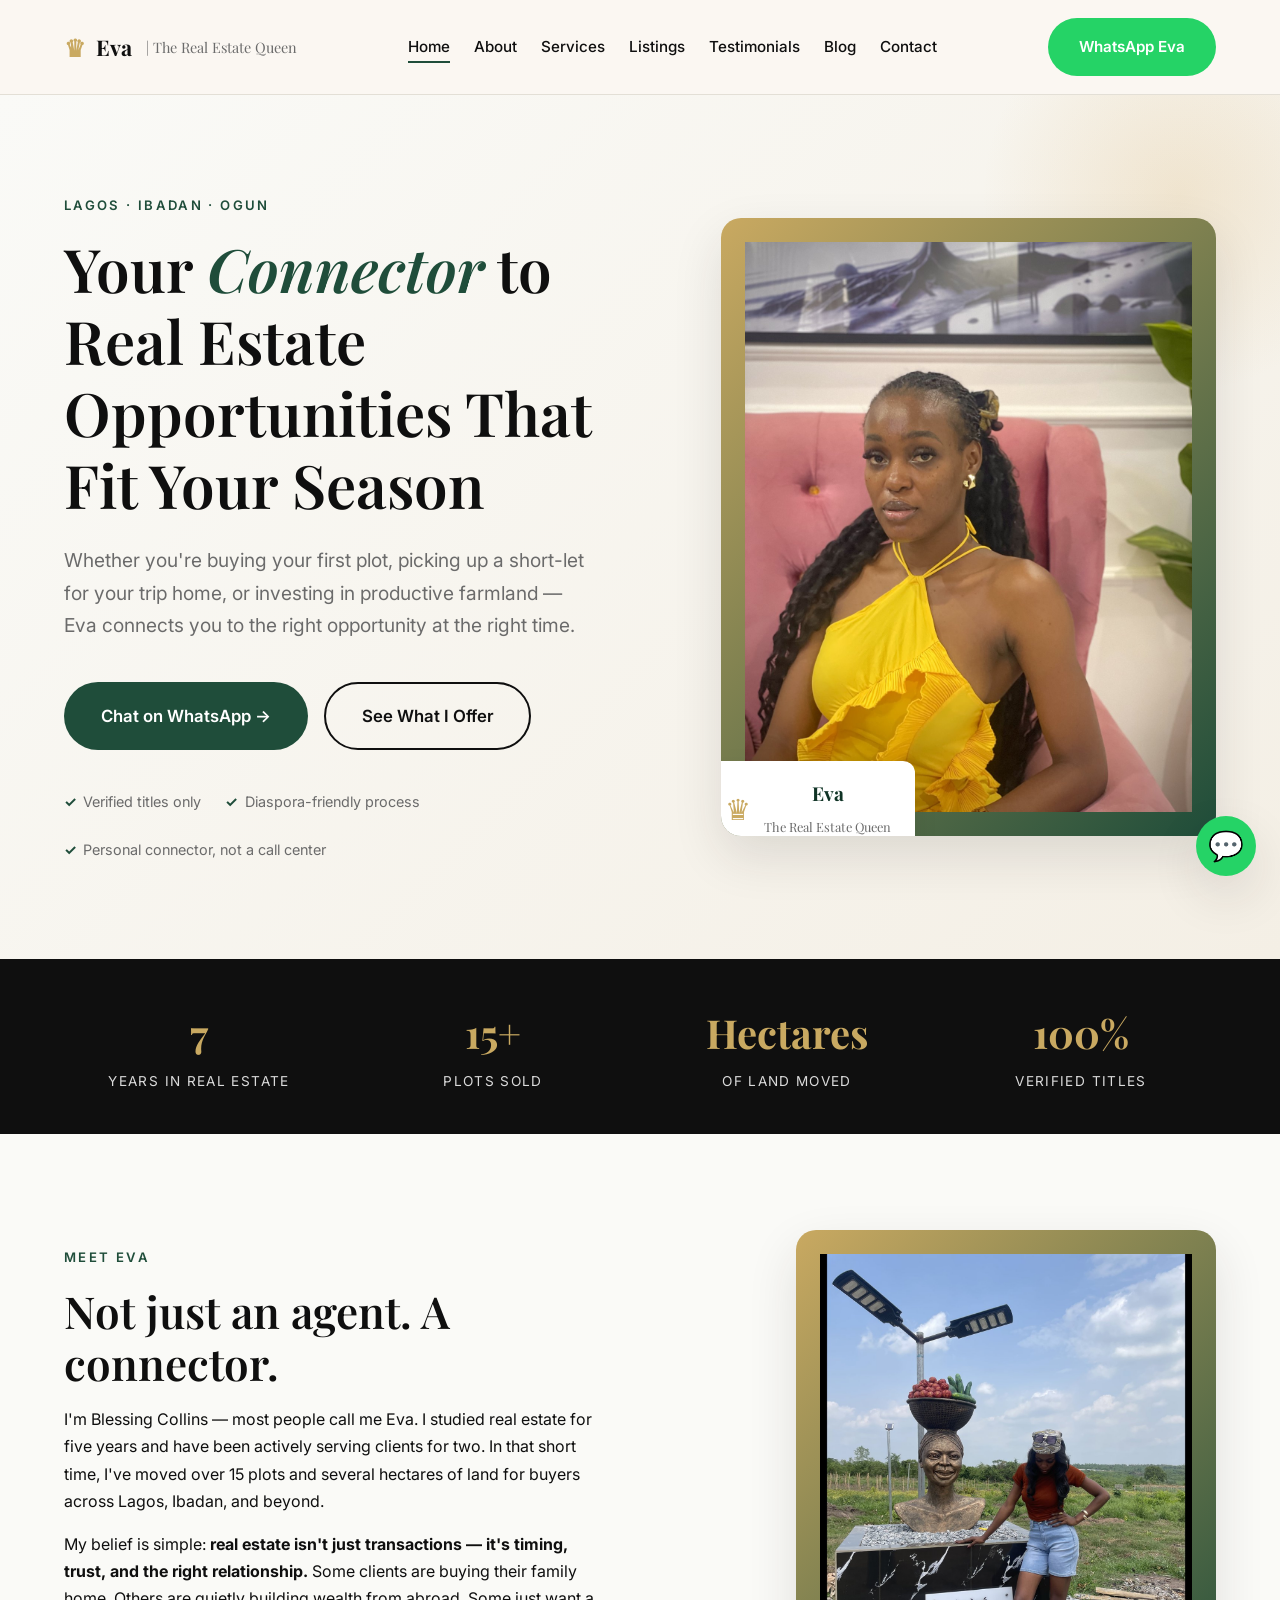
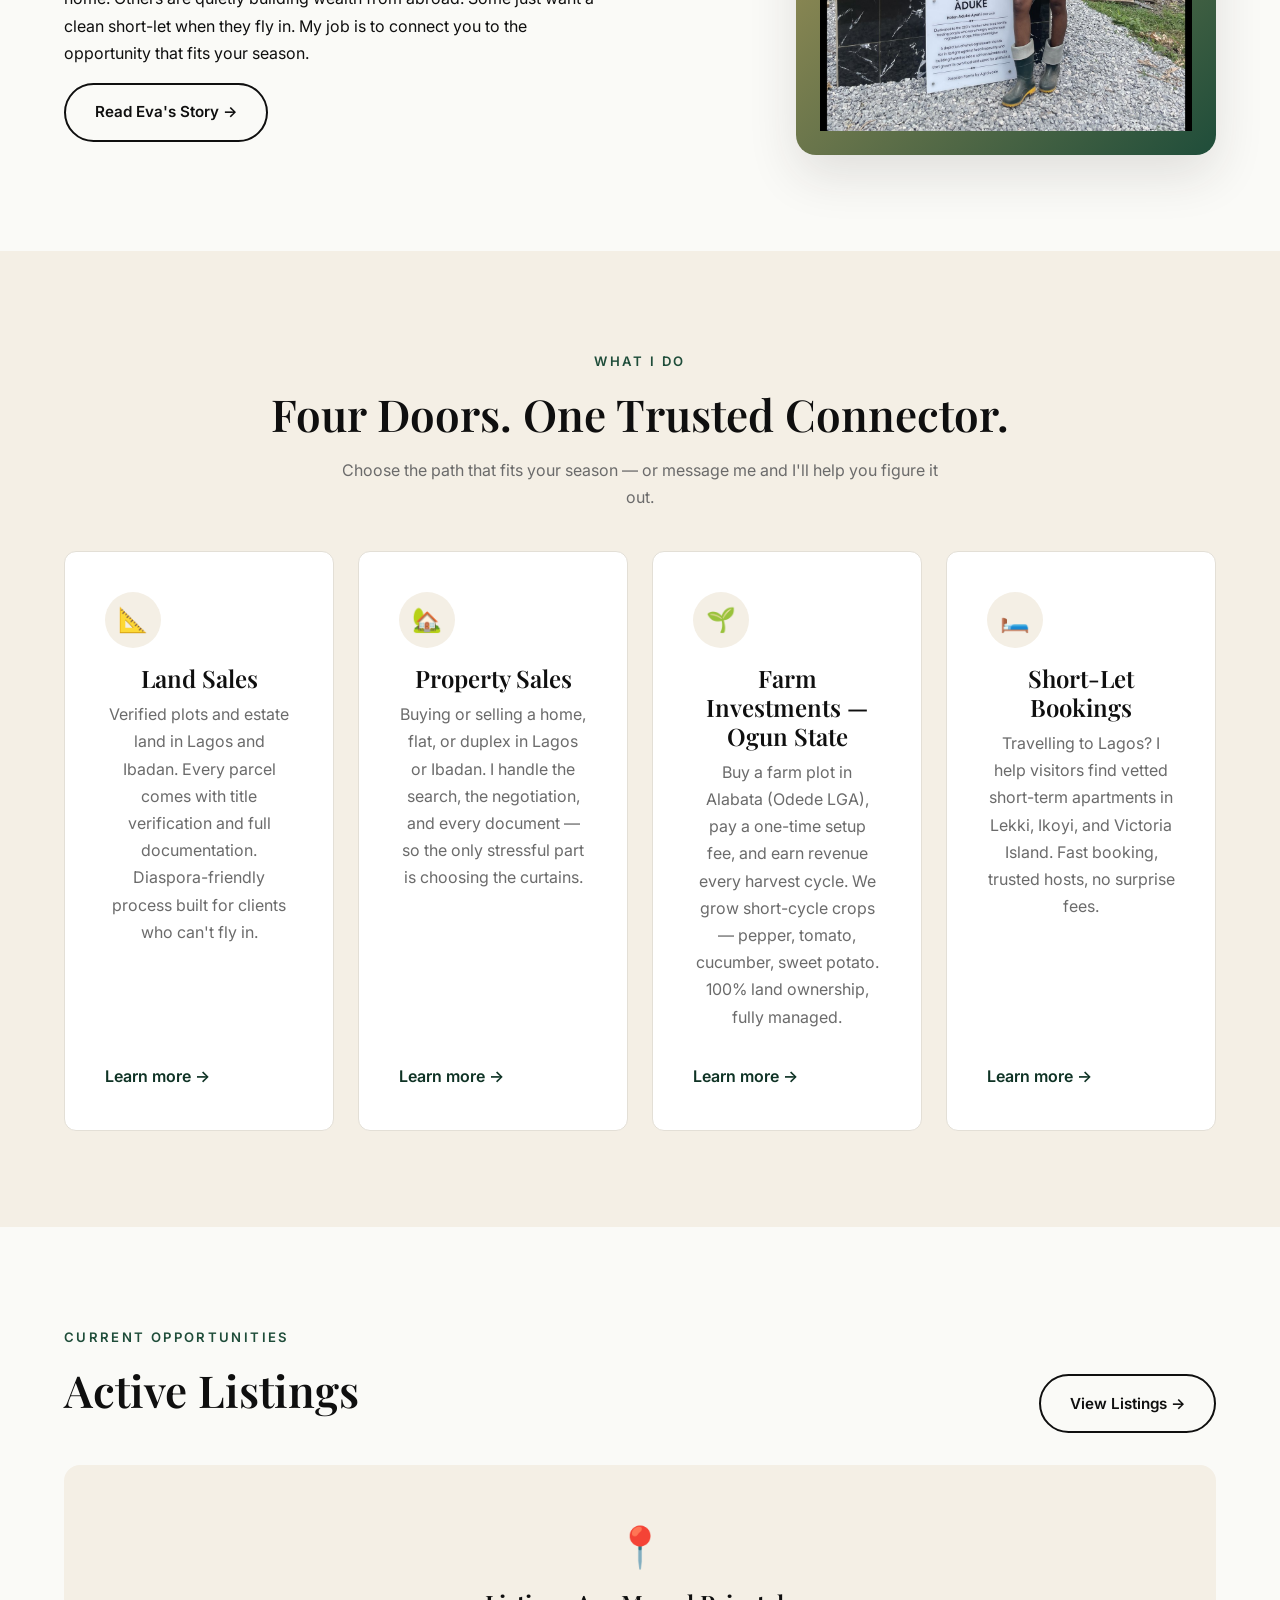
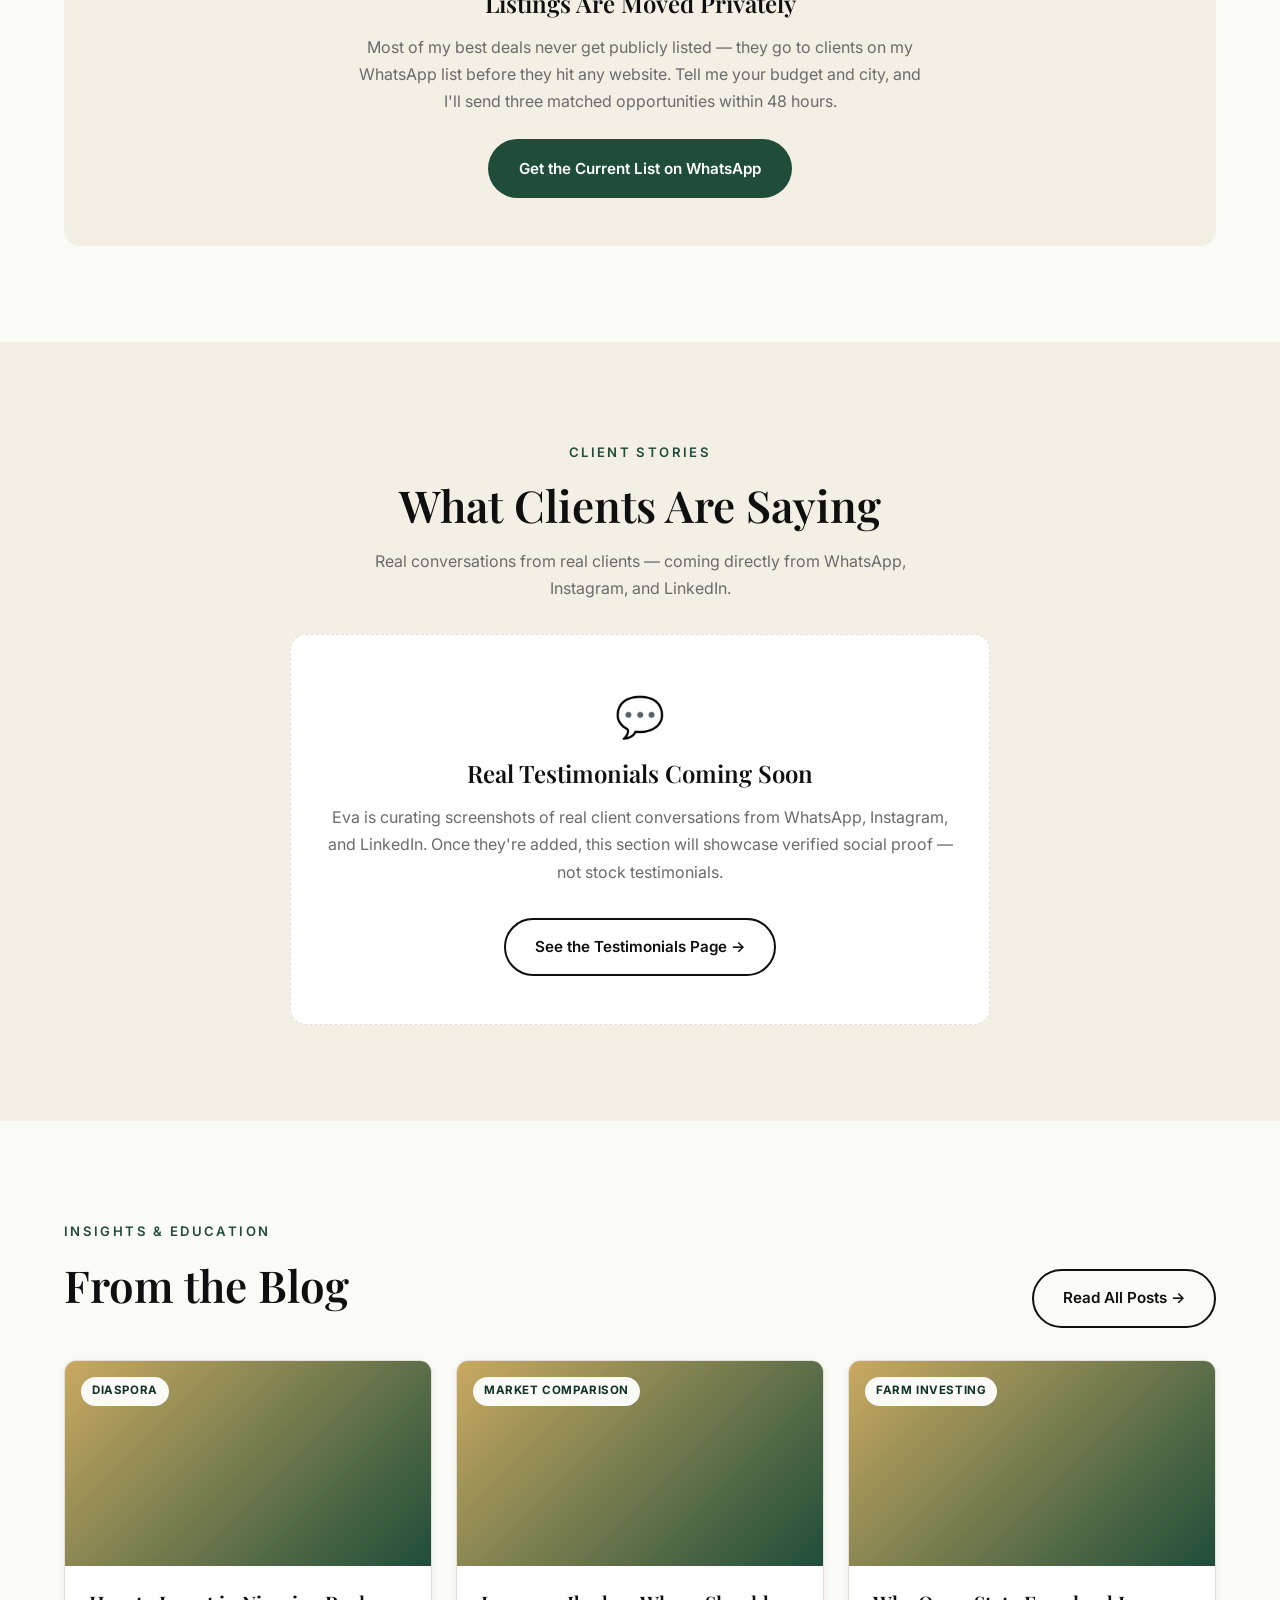
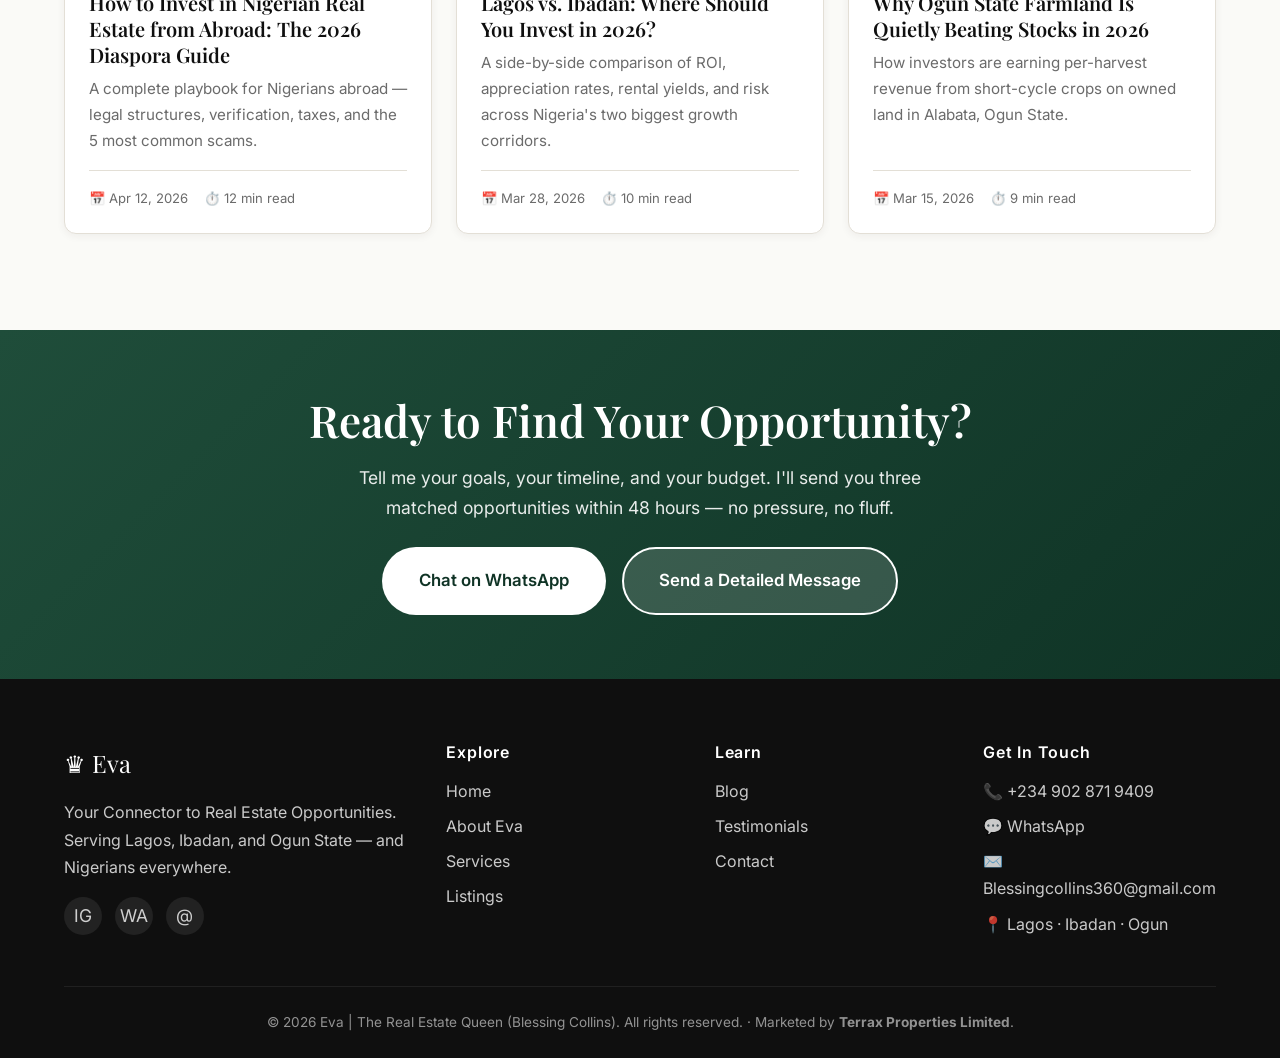
==== commit 8236d476: "Update brand colors and add new hero photo" ====
--- a/index.html
+++ b/index.html
@@ -32,7 +32,7 @@
   "description": "Real estate connector serving Lagos and Ibadan. Land sales, residential property, farm investments in Ogun State, and short-let apartment bookings for travelers.",
   "telephone": "+234-902-871-9409",
   "email": "Blessingcollins360@gmail.com",
-  "image": "assets/img/eva.jpg",
+  "image": "assets/img/eva-terrax.jpg",
   "url": "https://therealestatequeen.com.ng/",
   "areaServed": ["Lagos", "Ibadan", "Ogun State", "Nigeria"],
   "sameAs": ["https://instagram.com/is_evablessing"]
@@ -77,7 +77,7 @@
       </div>
     </div>
     <div class="hero-image">
-      <img src="assets/img/eva.jpg" alt="Blessing Collins — Eva, The Real Estate Queen" onerror="this.style.display='none';this.parentElement.innerHTML='<div style=&quot;padding:2rem;text-align:center;&quot;>✨<br>Eva\'s headshot<br><small>(upload to assets/img/eva.jpg)</small></div>'">
+      <img src="assets/img/eva-terrax.jpg" alt="Blessing Collins — Eva, The Real Estate Queen of Terrax Properties">
       <div class="hero-badge">
         <span class="hero-badge-icon">♛</span>
         <span class="hero-badge-text"><strong>Eva</strong><span>The Real Estate Queen</span></span>
--- a/assets/css/styles.css
+++ b/assets/css/styles.css
@@ -1,20 +1,20 @@
 /* ============================================================
    EVA | THE REAL ESTATE QUEEN — Brand Stylesheet
-   Warm & Approachable | Lagos · Ibadan · Ogun
+   Green · Gold · Black | Lagos · Ibadan · Ogun
    ============================================================ */
 
 :root {
-  /* Warm, earthy palette */
-  --color-bg: #FBF7F1;
+  /* Brand palette — green, gold, black */
+  --color-bg: #FAFAF7;
   --color-surface: #FFFFFF;
-  --color-cream: #F5ECDC;
-  --color-terracotta: #C87A4A;
-  --color-terracotta-dark: #A85F32;
-  --color-gold: #D4A657;
-  --color-forest: #3D5A3D;
-  --color-charcoal: #2B2520;
-  --color-muted: #6B5E54;
-  --color-border: #E8DDCC;
+  --color-cream: #F4EFE5;
+  --color-terracotta: #1F4D3A;          /* primary brand green */
+  --color-terracotta-dark: #0F3325;     /* deep green (hover) */
+  --color-gold: #C9A961;                /* luxury gold */
+  --color-forest: #2D5F47;               /* secondary green */
+  --color-charcoal: #0F0F0F;             /* near-black */
+  --color-muted: #6B6B6B;
+  --color-border: #E3DFD6;
   --color-whatsapp: #25D366;
 
   /* Typography */
@@ -233,7 +233,7 @@
    HERO
    ============================================================ */
 .hero {
-  background: linear-gradient(135deg, #FBF7F1 0%, #F5ECDC 100%);
+  background: linear-gradient(135deg, #FAFAF7 0%, #F4EFE5 100%);
   padding: var(--space-2xl) 0;
   position: relative;
   overflow: hidden;
@@ -287,7 +287,7 @@
   overflow: hidden;
   box-shadow: var(--shadow-lg);
   aspect-ratio: 4 / 5;
-  background: linear-gradient(135deg, #E8DDCC 0%, #D4A657 100%);
+  background: linear-gradient(135deg, #C9A961 0%, #1F4D3A 100%);
   display: flex;
   align-items: center;
   justify-content: center;
@@ -426,7 +426,7 @@
 }
 .listing-image {
   aspect-ratio: 4 / 3;
-  background: linear-gradient(135deg, #D4A657 0%, #C87A4A 100%);
+  background: linear-gradient(135deg, #1F4D3A 0%, #C9A961 100%);
   position: relative;
   display: flex;
   align-items: center;
@@ -643,7 +643,7 @@
 .article-body {
   font-size: 1.08rem;
   line-height: 1.85;
-  color: #3a322c;
+  color: #1A1A1A;
 }
 .article-body h2 {
   margin-top: var(--space-xl);
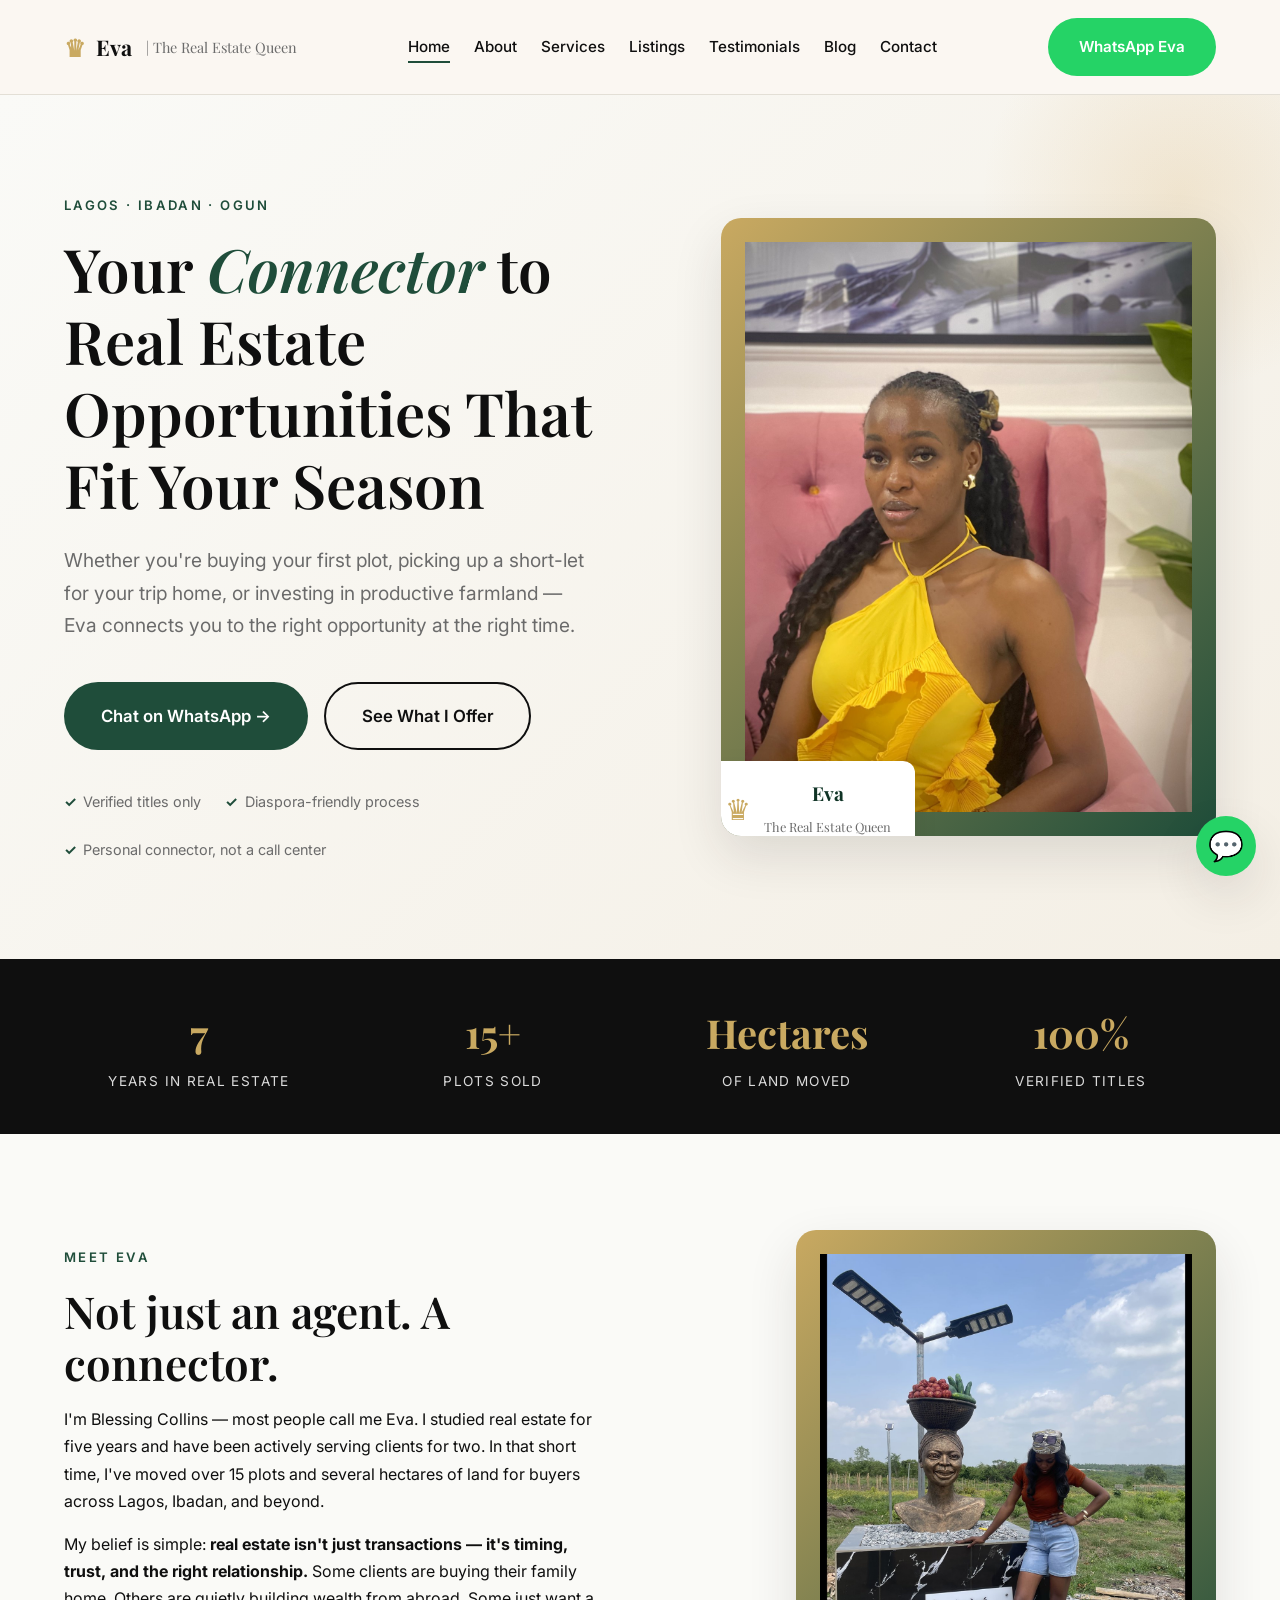
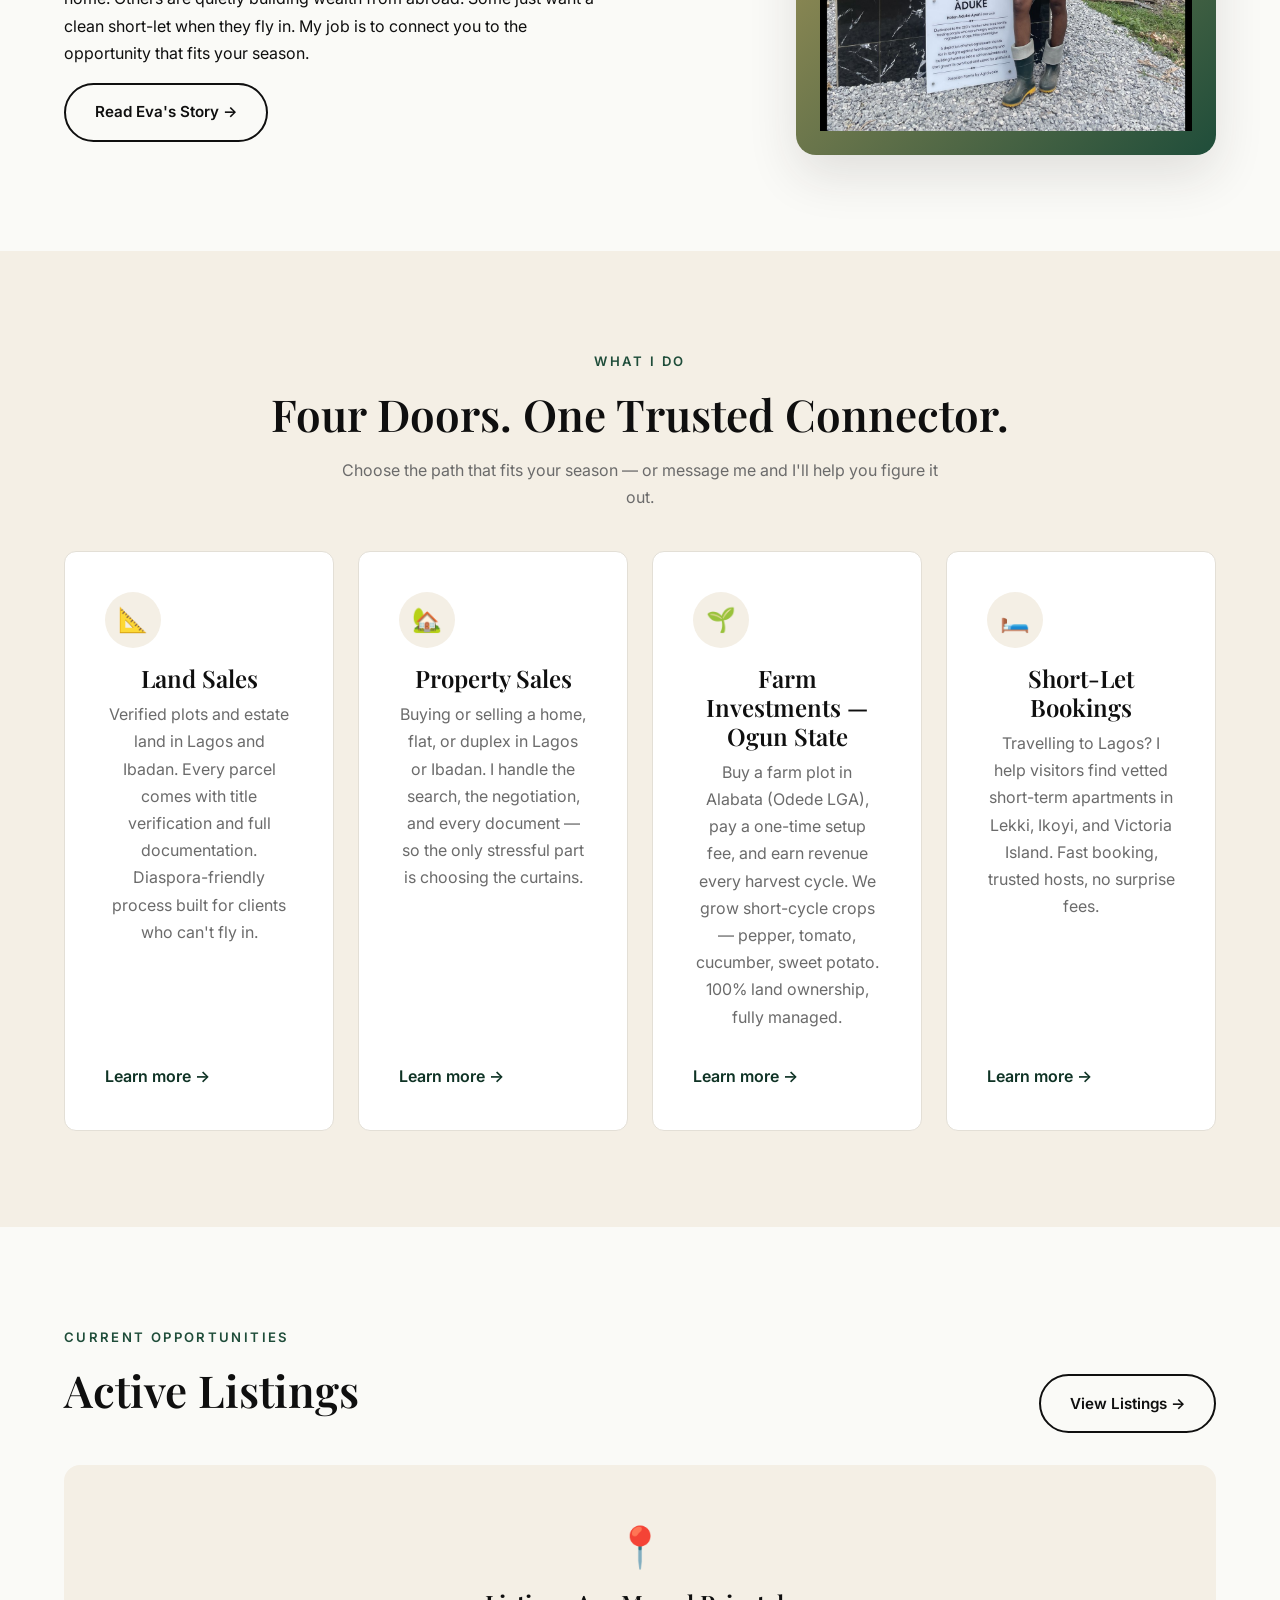
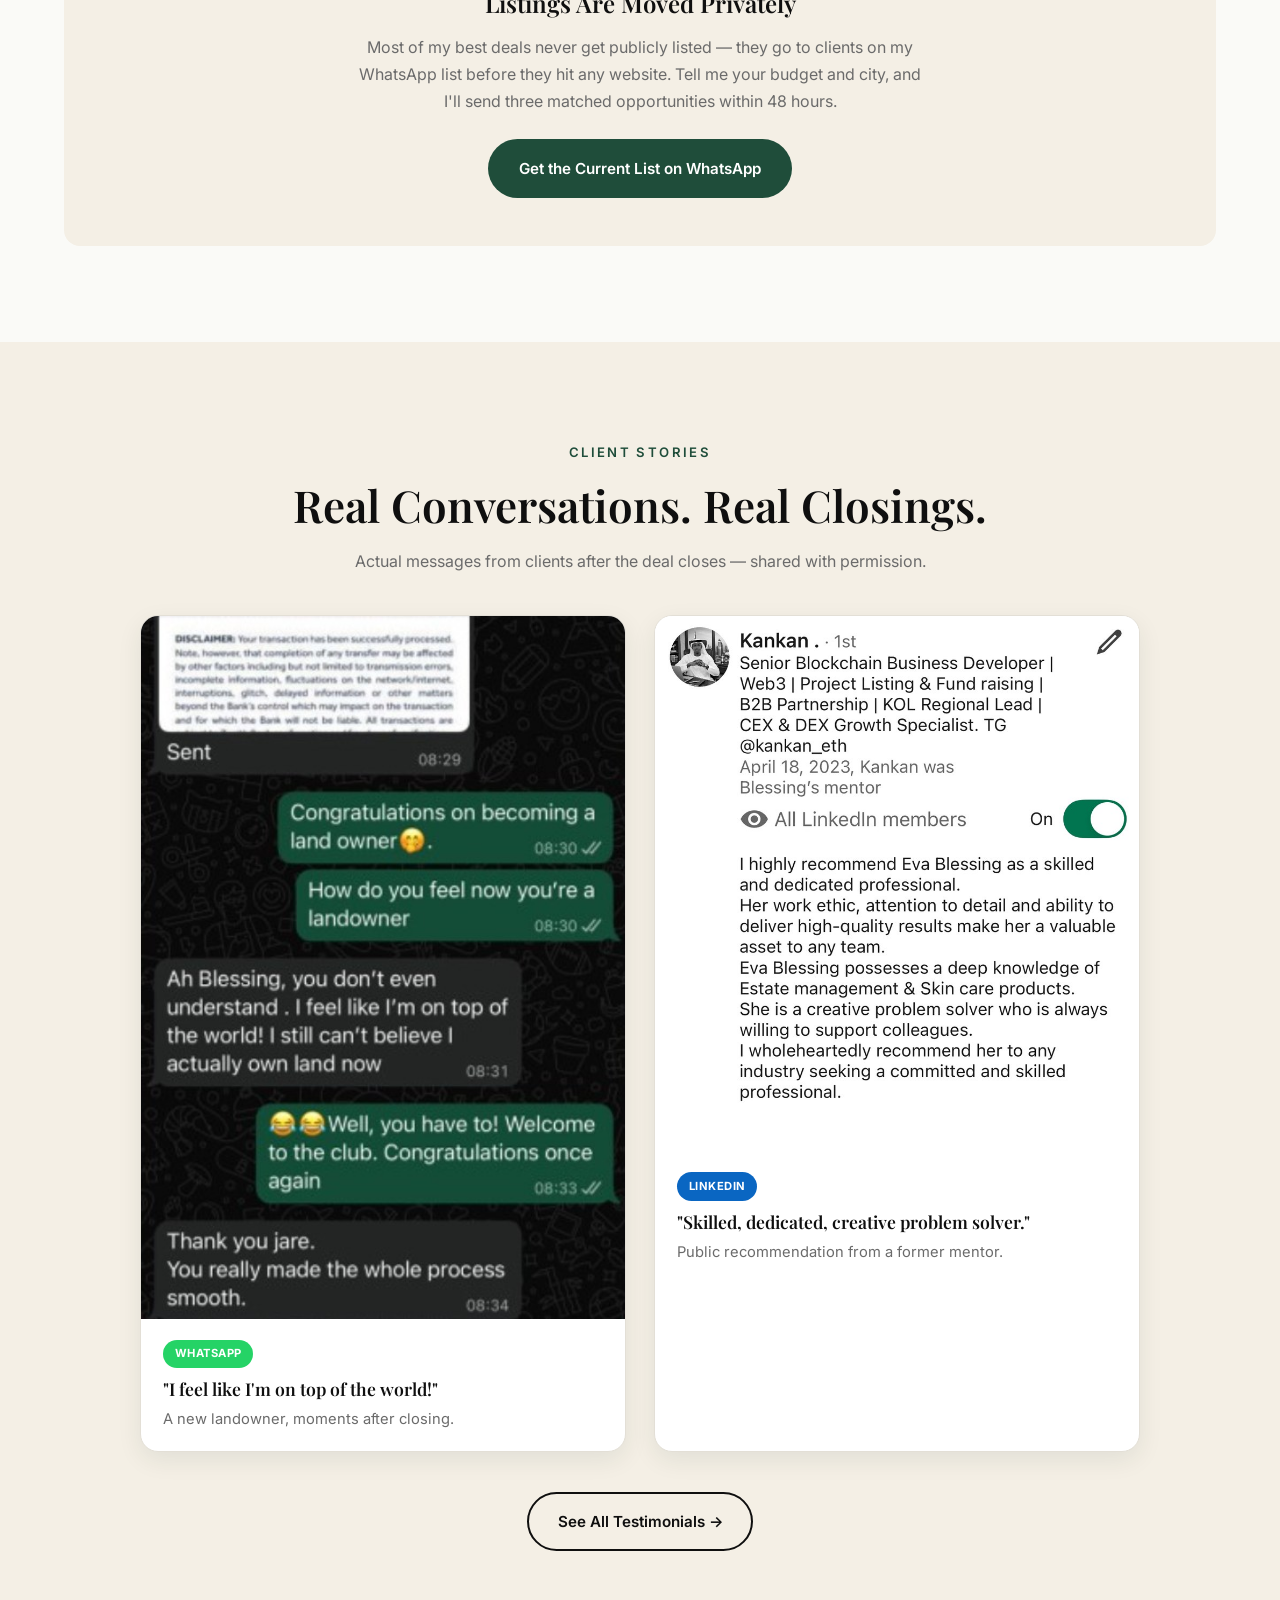
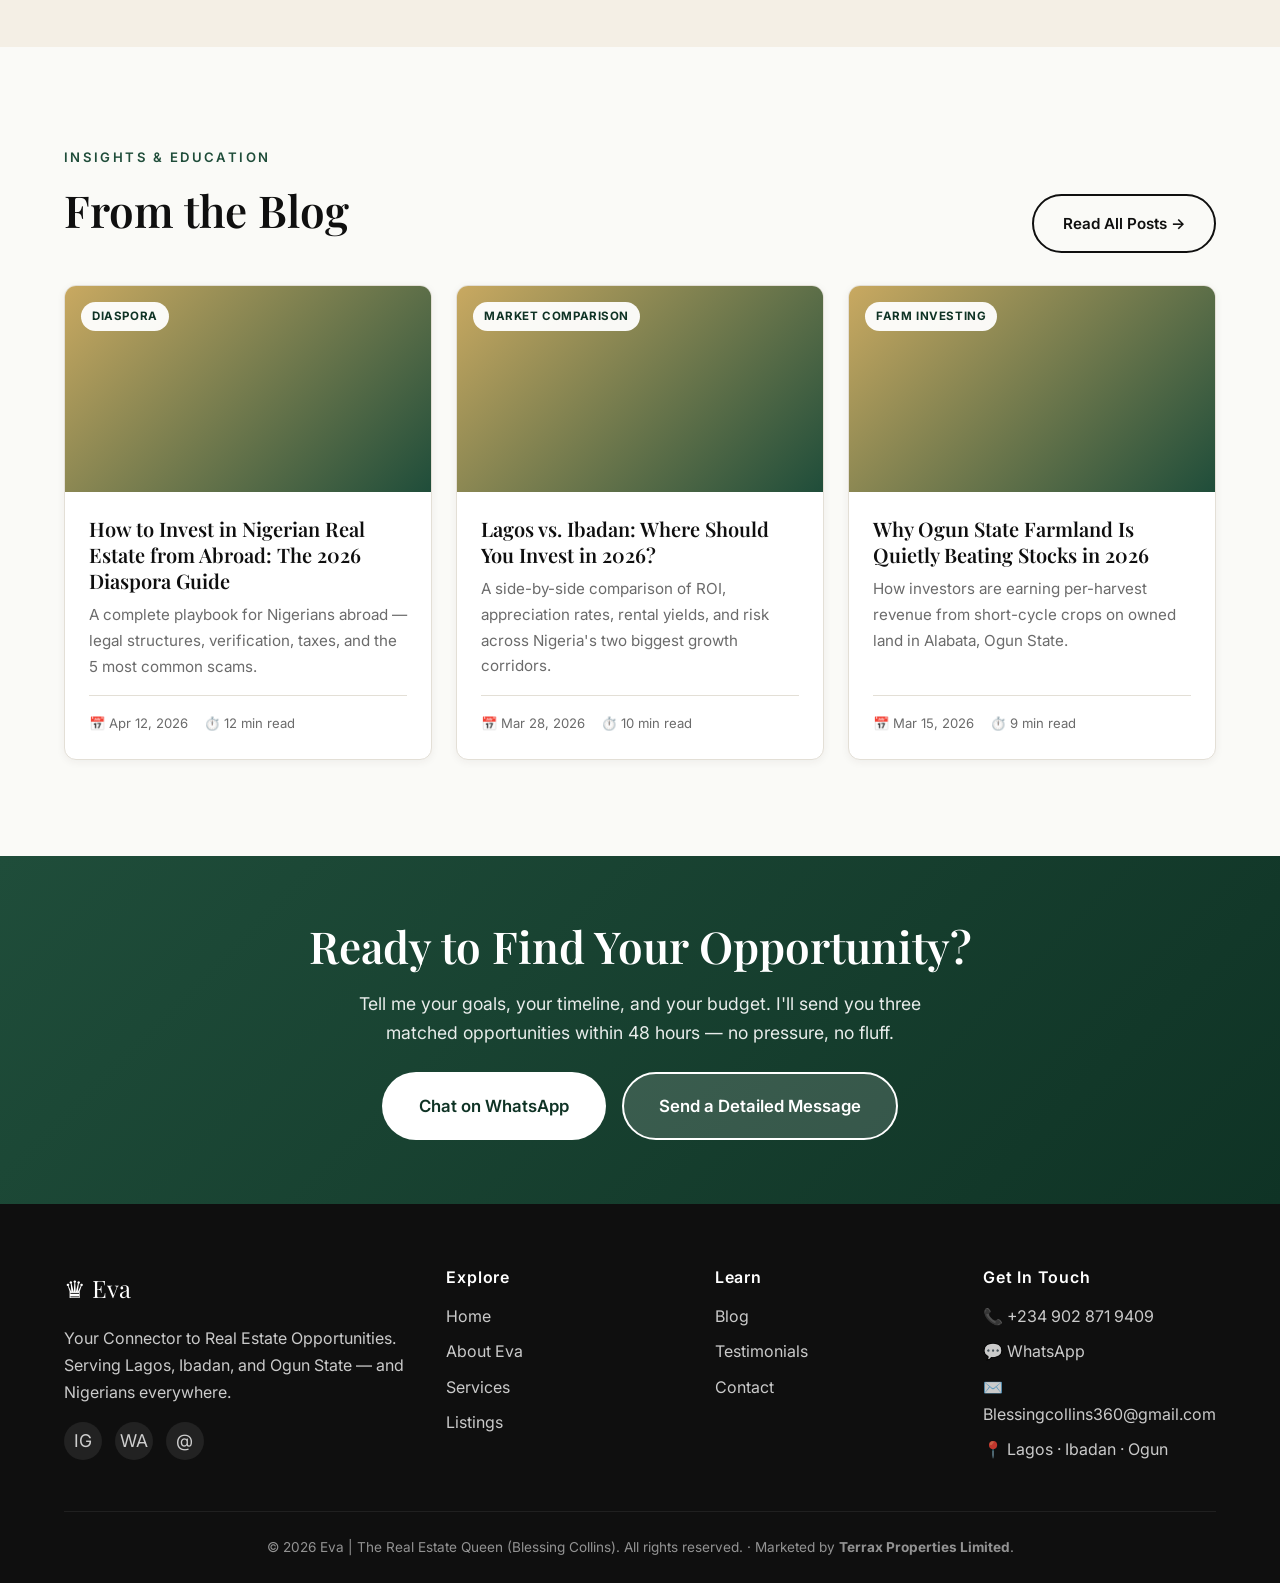
==== commit fb4cb19c: "Add real testimonials, new hero photo, and brand colors" ====
--- a/index.html
+++ b/index.html
@@ -179,18 +179,39 @@
   </div>
 </section>
 
-<!-- TESTIMONIALS PLACEHOLDER -->
+<!-- TESTIMONIALS PREVIEW -->
 <section class="section testimonials">
-  <div class="container text-center">
-    <span class="eyebrow">Client Stories</span>
-    <h2>What Clients Are Saying</h2>
-    <p class="muted" style="max-width:580px;margin:0 auto;">Real conversations from real clients — coming directly from WhatsApp, Instagram, and LinkedIn.</p>
-
-    <div style="margin-top:2rem;padding:3rem 2rem;background:var(--color-surface);border-radius:16px;border:1px dashed var(--color-border);max-width:700px;margin-left:auto;margin-right:auto;">
-      <div style="font-size:2.5rem;margin-bottom:0.5rem;">💬</div>
-      <h3 style="font-family:'Playfair Display',serif;">Real Testimonials Coming Soon</h3>
-      <p class="muted">Eva is curating screenshots of real client conversations from WhatsApp, Instagram, and LinkedIn. Once they're added, this section will showcase verified social proof — not stock testimonials.</p>
-      <a href="testimonials.html" class="btn btn-outline" style="margin-top:1rem;">See the Testimonials Page →</a>
+  <div class="container">
+    <div style="text-align:center;margin-bottom:2.5rem;">
+      <span class="eyebrow">Client Stories</span>
+      <h2>Real Conversations. Real Closings.</h2>
+      <p class="muted" style="max-width:620px;margin:0 auto;">Actual messages from clients after the deal closes — shared with permission.</p>
+    </div>
+
+    <div style="display:grid;grid-template-columns:repeat(auto-fit,minmax(280px,1fr));gap:1.75rem;max-width:1000px;margin:0 auto;">
+
+      <a href="testimonials.html" style="display:block;background:#fff;border-radius:18px;overflow:hidden;box-shadow:0 8px 24px rgba(15,51,37,0.08);border:1px solid var(--color-border);text-decoration:none;color:inherit;transition:transform 0.25s ease, box-shadow 0.25s ease;">
+        <div style="background:#0B141A;"><img src="assets/img/testimonials/wa-landowner.jpg" alt="WhatsApp message from a new landowner" style="width:100%;display:block;"></div>
+        <div style="padding:1.2rem 1.4rem;">
+          <span style="display:inline-block;font-size:0.7rem;font-weight:700;letter-spacing:0.05em;text-transform:uppercase;padding:0.3rem 0.7rem;border-radius:999px;background:#25D366;color:#fff;">WhatsApp</span>
+          <h3 style="font-family:'Playfair Display',serif;font-size:1.1rem;margin:0.6rem 0 0.4rem;line-height:1.3;">"I feel like I'm on top of the world!"</h3>
+          <p class="muted" style="margin:0;font-size:0.92rem;">A new landowner, moments after closing.</p>
+        </div>
+      </a>
+
+      <a href="testimonials.html" style="display:block;background:#fff;border-radius:18px;overflow:hidden;box-shadow:0 8px 24px rgba(15,51,37,0.08);border:1px solid var(--color-border);text-decoration:none;color:inherit;transition:transform 0.25s ease, box-shadow 0.25s ease;">
+        <div style="background:#fff;"><img src="assets/img/testimonials/linkedin-kankan.jpg" alt="LinkedIn recommendation from Kankan" style="width:100%;display:block;"></div>
+        <div style="padding:1.2rem 1.4rem;">
+          <span style="display:inline-block;font-size:0.7rem;font-weight:700;letter-spacing:0.05em;text-transform:uppercase;padding:0.3rem 0.7rem;border-radius:999px;background:#0A66C2;color:#fff;">LinkedIn</span>
+          <h3 style="font-family:'Playfair Display',serif;font-size:1.1rem;margin:0.6rem 0 0.4rem;line-height:1.3;">"Skilled, dedicated, creative problem solver."</h3>
+          <p class="muted" style="margin:0;font-size:0.92rem;">Public recommendation from a former mentor.</p>
+        </div>
+      </a>
+
+    </div>
+
+    <div style="text-align:center;margin-top:2.5rem;">
+      <a href="testimonials.html" class="btn btn-outline">See All Testimonials →</a>
     </div>
   </div>
 </section>
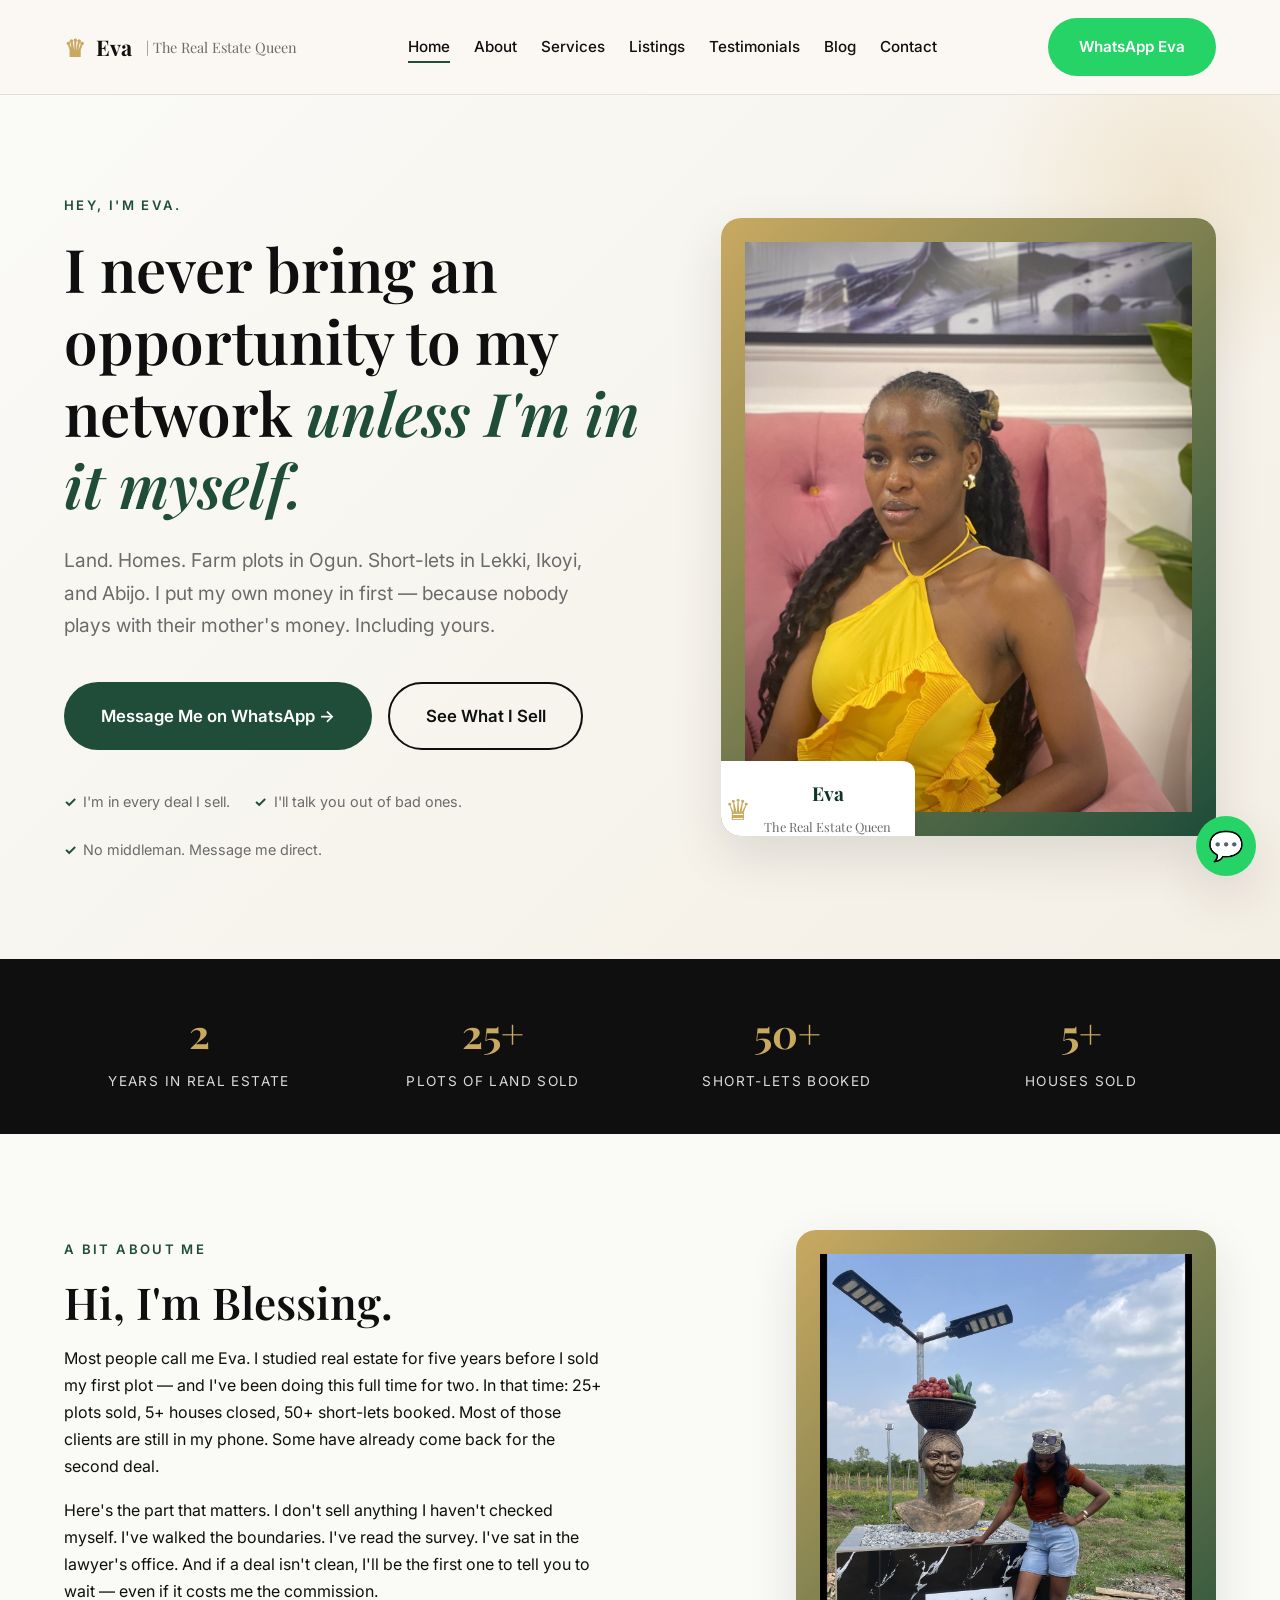
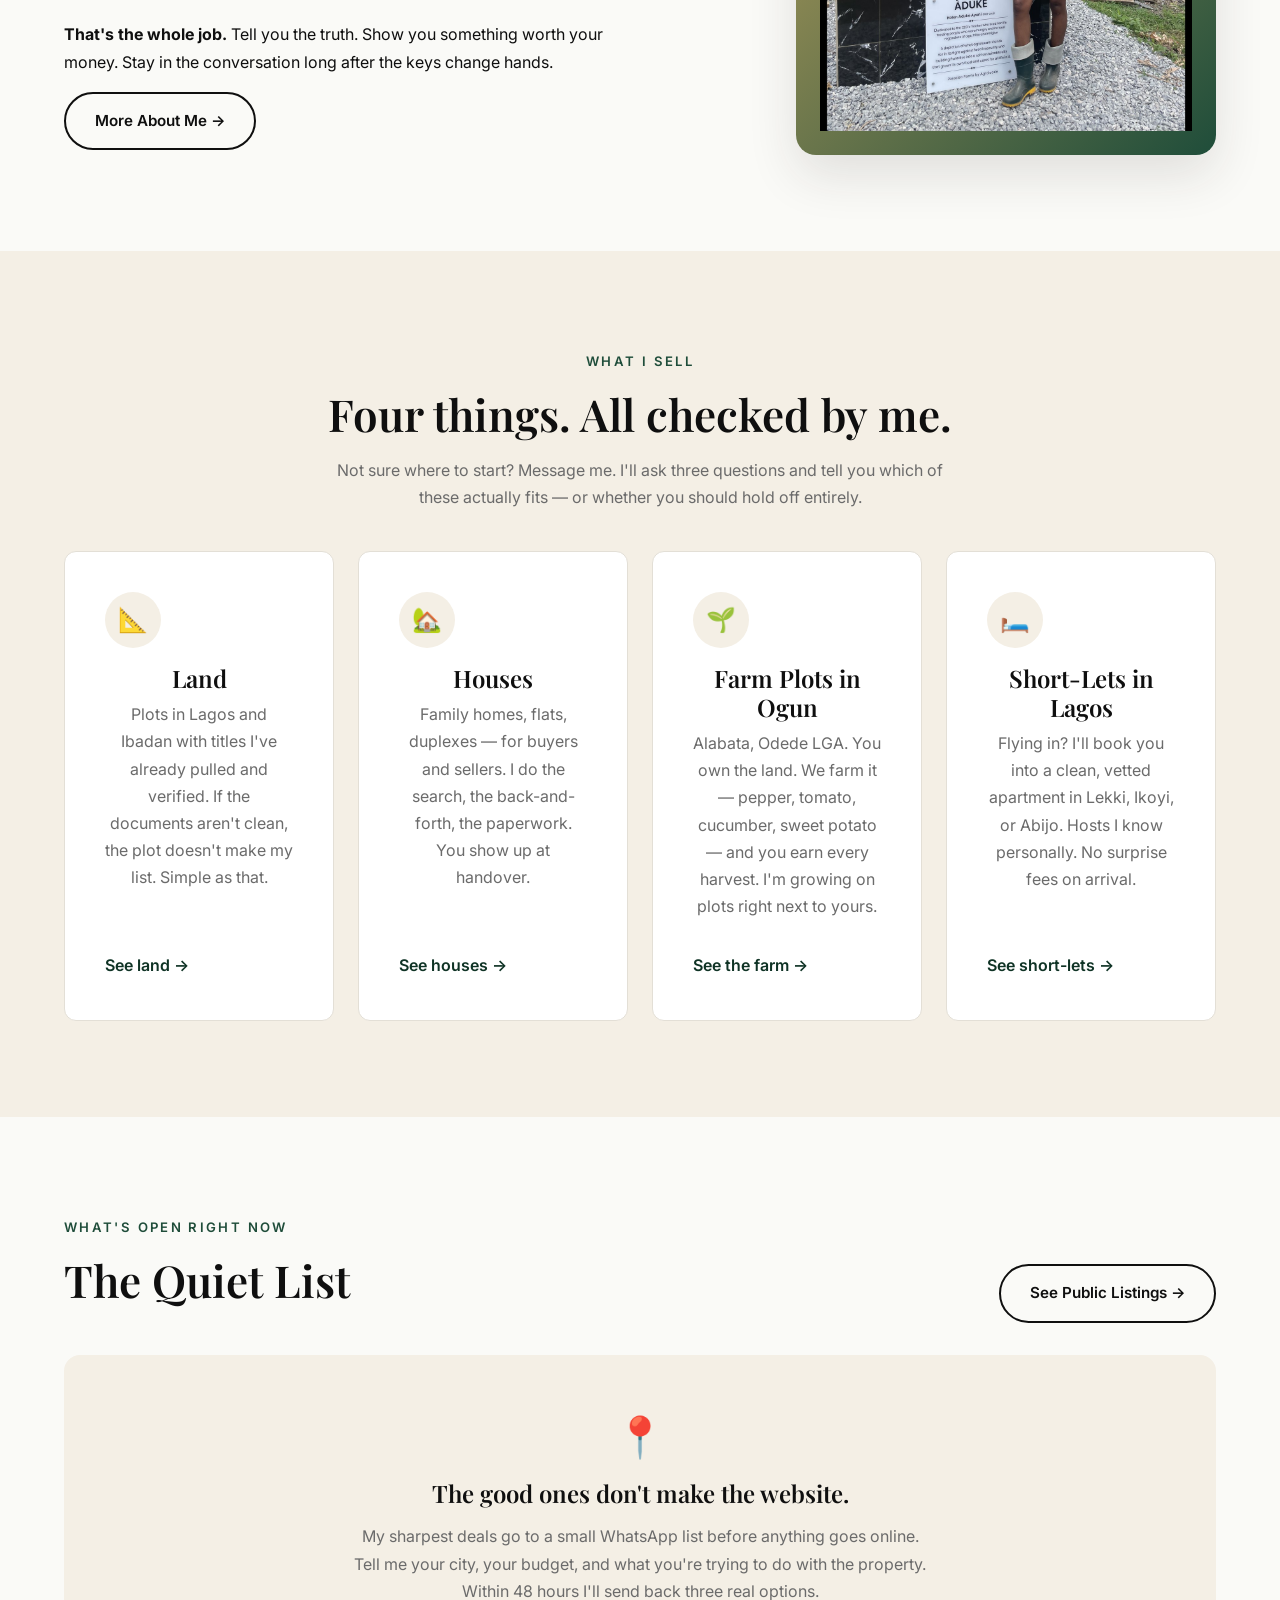
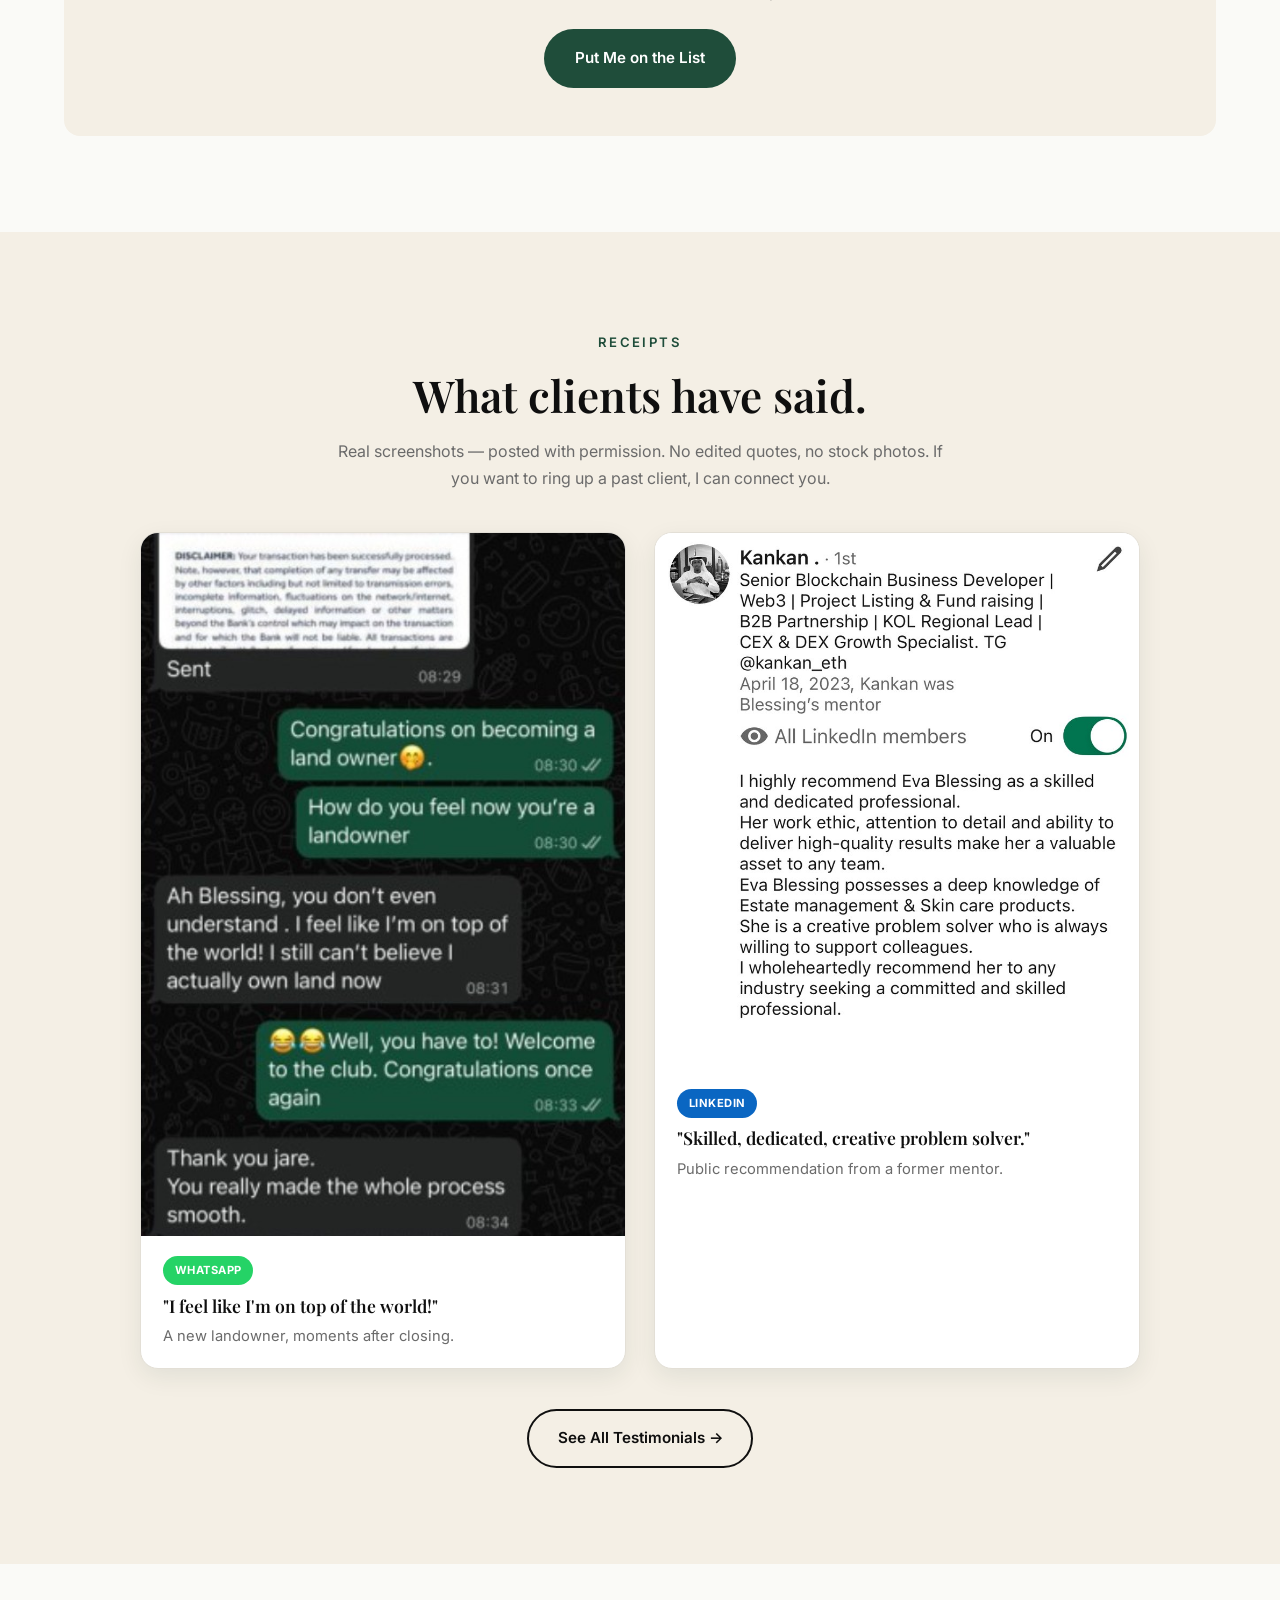
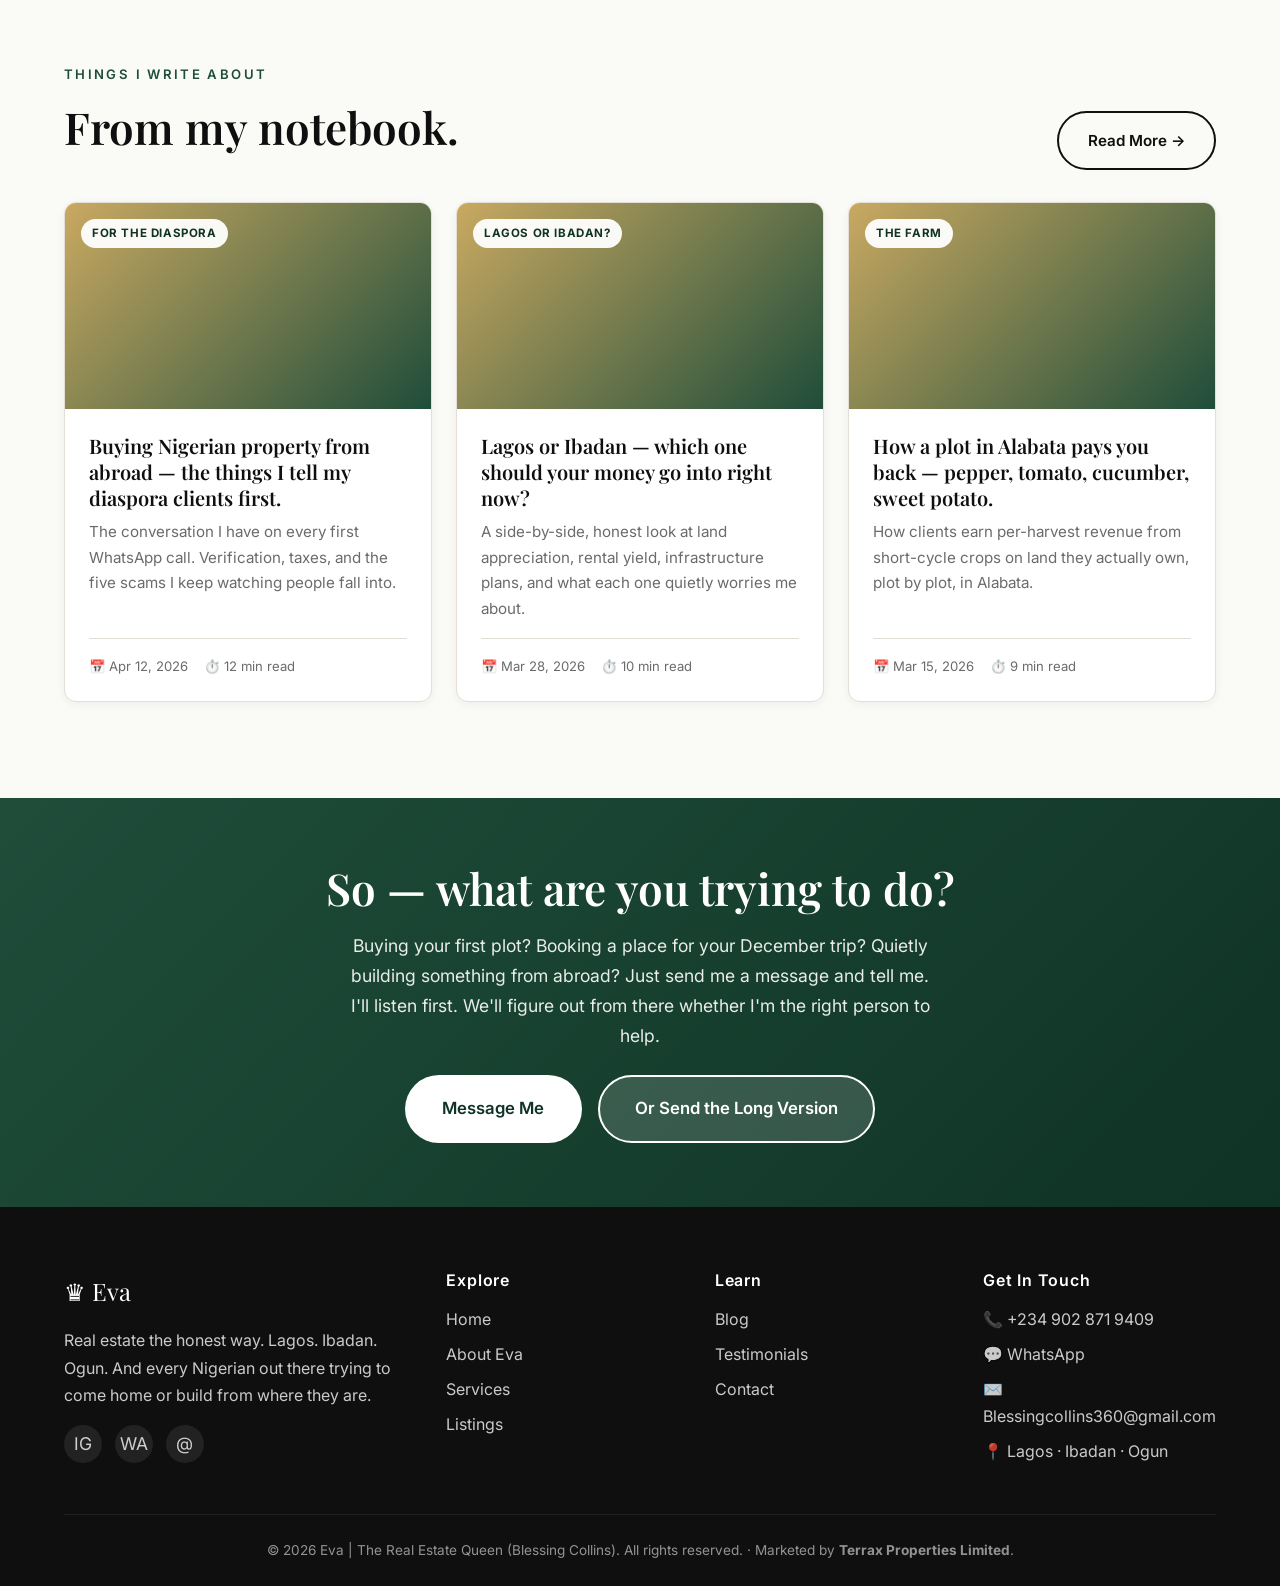
==== commit a4f891e7: "Rewrite full site copy in Eva's voice" ====
--- a/index.html
+++ b/index.html
@@ -63,17 +63,17 @@
 <section class="hero">
   <div class="container hero-inner">
     <div>
-      <span class="eyebrow">Lagos · Ibadan · Ogun</span>
-      <h1>Your <span class="accent">Connector</span> to Real Estate Opportunities That Fit Your Season</h1>
-      <p class="hero-subtitle">Whether you're buying your first plot, picking up a short-let for your trip home, or investing in productive farmland — Eva connects you to the right opportunity at the right time.</p>
+      <span class="eyebrow">Hey, I'm Eva.</span>
+      <h1>I never bring an opportunity to my network <span class="accent">unless I'm in it myself.</span></h1>
+      <p class="hero-subtitle">Land. Homes. Farm plots in Ogun. Short-lets in Lekki, Ikoyi, and Abijo. I put my own money in first — because nobody plays with their mother's money. Including yours.</p>
       <div class="hero-cta">
-        <a href="https://wa.me/2349028719409?text=Hi%20Eva%2C%20I%27d%20like%20to%20explore%20real%20estate%20opportunities." class="btn btn-primary btn-lg" target="_blank" rel="noopener">Chat on WhatsApp →</a>
-        <a href="services.html" class="btn btn-outline btn-lg">See What I Offer</a>
+        <a href="https://wa.me/2349028719409?text=Hi%20Eva%2C%20I%27d%20like%20to%20talk." class="btn btn-primary btn-lg" target="_blank" rel="noopener">Message Me on WhatsApp →</a>
+        <a href="services.html" class="btn btn-outline btn-lg">See What I Sell</a>
       </div>
       <div class="hero-trust">
-        <span class="hero-trust-item">Verified titles only</span>
-        <span class="hero-trust-item">Diaspora-friendly process</span>
-        <span class="hero-trust-item">Personal connector, not a call center</span>
+        <span class="hero-trust-item">I'm in every deal I sell.</span>
+        <span class="hero-trust-item">I'll talk you out of bad ones.</span>
+        <span class="hero-trust-item">No middleman. Message me direct.</span>
       </div>
     </div>
     <div class="hero-image">
@@ -90,20 +90,20 @@
   <div class="container">
     <div class="stats-grid">
       <div>
-        <span class="stat-number">7</span>
+        <span class="stat-number">2</span>
         <span class="stat-label">Years in Real Estate</span>
       </div>
       <div>
-        <span class="stat-number">15+</span>
-        <span class="stat-label">Plots Sold</span>
-      </div>
-      <div>
-        <span class="stat-number">Hectares</span>
-        <span class="stat-label">Of Land Moved</span>
-      </div>
-      <div>
-        <span class="stat-number">100%</span>
-        <span class="stat-label">Verified Titles</span>
+        <span class="stat-number">25+</span>
+        <span class="stat-label">Plots of Land Sold</span>
+      </div>
+      <div>
+        <span class="stat-number">50+</span>
+        <span class="stat-label">Short-Lets Booked</span>
+      </div>
+      <div>
+        <span class="stat-number">5+</span>
+        <span class="stat-label">Houses Sold</span>
       </div>
     </div>
   </div>
@@ -112,11 +112,12 @@
 <section class="section">
   <div class="container" style="display:grid;grid-template-columns:1fr 1fr;gap:4rem;align-items:center;">
     <div>
-      <span class="eyebrow">Meet Eva</span>
-      <h2>Not just an agent. A connector.</h2>
-      <p>I'm Blessing Collins — most people call me Eva. I studied real estate for five years and have been actively serving clients for two. In that short time, I've moved over 15 plots and several hectares of land for buyers across Lagos, Ibadan, and beyond.</p>
-      <p>My belief is simple: <strong>real estate isn't just transactions — it's timing, trust, and the right relationship.</strong> Some clients are buying their family home. Others are quietly building wealth from abroad. Some just want a clean short-let when they fly in. My job is to connect you to the opportunity that fits your season.</p>
-      <a href="about.html" class="btn btn-outline">Read Eva's Story →</a>
+      <span class="eyebrow">A bit about me</span>
+      <h2>Hi, I'm Blessing.</h2>
+      <p>Most people call me Eva. I studied real estate for five years before I sold my first plot — and I've been doing this full time for two. In that time: 25+ plots sold, 5+ houses closed, 50+ short-lets booked. Most of those clients are still in my phone. Some have already come back for the second deal.</p>
+      <p>Here's the part that matters. I don't sell anything I haven't checked myself. I've walked the boundaries. I've read the survey. I've sat in the lawyer's office. And if a deal isn't clean, I'll be the first one to tell you to wait — even if it costs me the commission.</p>
+      <p><strong>That's the whole job.</strong> Tell you the truth. Show you something worth your money. Stay in the conversation long after the keys change hands.</p>
+      <a href="about.html" class="btn btn-outline">More About Me →</a>
     </div>
     <div class="about-hero-image" style="aspect-ratio:4/5;max-width:420px;justify-self:end;">
       <img src="assets/img/eva-about.jpg" alt="Blessing Collins on location" onerror="this.style.display='none';this.parentElement.innerHTML='<div>Upload portrait to<br>assets/img/eva-about.jpg</div>'">
@@ -126,34 +127,34 @@
 
 <section class="section" style="background:var(--color-cream);">
   <div class="container text-center">
-    <span class="eyebrow">What I Do</span>
-    <h2>Four Doors. One Trusted Connector.</h2>
-    <p class="muted" style="max-width:620px;margin:0 auto;">Choose the path that fits your season — or message me and I'll help you figure it out.</p>
+    <span class="eyebrow">What I sell</span>
+    <h2>Four things. All checked by me.</h2>
+    <p class="muted" style="max-width:620px;margin:0 auto;">Not sure where to start? Message me. I'll ask three questions and tell you which of these actually fits — or whether you should hold off entirely.</p>
 
     <div class="services-grid">
       <div class="service-card">
         <div class="service-icon">📐</div>
-        <h3>Land Sales</h3>
-        <p>Verified plots and estate land in Lagos and Ibadan. Every parcel comes with title verification and full documentation. Diaspora-friendly process built for clients who can't fly in.</p>
-        <a href="services.html#land">Learn more →</a>
+        <h3>Land</h3>
+        <p>Plots in Lagos and Ibadan with titles I've already pulled and verified. If the documents aren't clean, the plot doesn't make my list. Simple as that.</p>
+        <a href="services.html#land">See land →</a>
       </div>
       <div class="service-card">
         <div class="service-icon">🏡</div>
-        <h3>Property Sales</h3>
-        <p>Buying or selling a home, flat, or duplex in Lagos or Ibadan. I handle the search, the negotiation, and every document — so the only stressful part is choosing the curtains.</p>
-        <a href="services.html#property">Learn more →</a>
+        <h3>Houses</h3>
+        <p>Family homes, flats, duplexes — for buyers and sellers. I do the search, the back-and-forth, the paperwork. You show up at handover.</p>
+        <a href="services.html#property">See houses →</a>
       </div>
       <div class="service-card">
         <div class="service-icon">🌱</div>
-        <h3>Farm Investments — Ogun State</h3>
-        <p>Buy a farm plot in Alabata (Odede LGA), pay a one-time setup fee, and earn revenue every harvest cycle. We grow short-cycle crops — pepper, tomato, cucumber, sweet potato. 100% land ownership, fully managed.</p>
-        <a href="services.html#farm">Learn more →</a>
+        <h3>Farm Plots in Ogun</h3>
+        <p>Alabata, Odede LGA. You own the land. We farm it — pepper, tomato, cucumber, sweet potato — and you earn every harvest. I'm growing on plots right next to yours.</p>
+        <a href="services.html#farm">See the farm →</a>
       </div>
       <div class="service-card">
         <div class="service-icon">🛏️</div>
-        <h3>Short-Let Bookings</h3>
-        <p>Travelling to Lagos? I help visitors find vetted short-term apartments in Lekki, Ikoyi, and Victoria Island. Fast booking, trusted hosts, no surprise fees.</p>
-        <a href="services.html#shortlet">Learn more →</a>
+        <h3>Short-Lets in Lagos</h3>
+        <p>Flying in? I'll book you into a clean, vetted apartment in Lekki, Ikoyi, or Abijo. Hosts I know personally. No surprise fees on arrival.</p>
+        <a href="services.html#shortlet">See short-lets →</a>
       </div>
     </div>
   </div>
@@ -164,17 +165,17 @@
   <div class="container">
     <div style="display:flex;justify-content:space-between;align-items:flex-end;flex-wrap:wrap;gap:1rem;">
       <div>
-        <span class="eyebrow">Current Opportunities</span>
-        <h2>Active Listings</h2>
-      </div>
-      <a href="listings.html" class="btn btn-outline">View Listings →</a>
+        <span class="eyebrow">What's open right now</span>
+        <h2>The Quiet List</h2>
+      </div>
+      <a href="listings.html" class="btn btn-outline">See Public Listings →</a>
     </div>
 
     <div style="background:var(--color-cream);padding:3rem 2rem;border-radius:16px;text-align:center;margin-top:2rem;">
       <div style="font-size:2.5rem;margin-bottom:0.5rem;">📍</div>
-      <h3 style="font-family:'Playfair Display',serif;">Listings Are Moved Privately</h3>
-      <p class="muted" style="max-width:580px;margin:0 auto 1.5rem;">Most of my best deals never get publicly listed — they go to clients on my WhatsApp list before they hit any website. Tell me your budget and city, and I'll send three matched opportunities within 48 hours.</p>
-      <a href="https://wa.me/2349028719409?text=Hi%20Eva%2C%20please%20share%20your%20current%20opportunities%20with%20me." class="btn btn-primary" target="_blank" rel="noopener">Get the Current List on WhatsApp</a>
+      <h3 style="font-family:'Playfair Display',serif;">The good ones don't make the website.</h3>
+      <p class="muted" style="max-width:580px;margin:0 auto 1.5rem;">My sharpest deals go to a small WhatsApp list before anything goes online. Tell me your city, your budget, and what you're trying to do with the property. Within 48 hours I'll send back three real options.</p>
+      <a href="https://wa.me/2349028719409?text=Hi%20Eva%2C%20please%20put%20me%20on%20the%20list." class="btn btn-primary" target="_blank" rel="noopener">Put Me on the List</a>
     </div>
   </div>
 </section>
@@ -183,9 +184,9 @@
 <section class="section testimonials">
   <div class="container">
     <div style="text-align:center;margin-bottom:2.5rem;">
-      <span class="eyebrow">Client Stories</span>
-      <h2>Real Conversations. Real Closings.</h2>
-      <p class="muted" style="max-width:620px;margin:0 auto;">Actual messages from clients after the deal closes — shared with permission.</p>
+      <span class="eyebrow">Receipts</span>
+      <h2>What clients have said.</h2>
+      <p class="muted" style="max-width:620px;margin:0 auto;">Real screenshots — posted with permission. No edited quotes, no stock photos. If you want to ring up a past client, I can connect you.</p>
     </div>
 
     <div style="display:grid;grid-template-columns:repeat(auto-fit,minmax(280px,1fr));gap:1.75rem;max-width:1000px;margin:0 auto;">
@@ -221,36 +222,36 @@
   <div class="container">
     <div style="display:flex;justify-content:space-between;align-items:flex-end;flex-wrap:wrap;gap:1rem;margin-bottom:2rem;">
       <div>
-        <span class="eyebrow">Insights & Education</span>
-        <h2>From the Blog</h2>
-      </div>
-      <a href="blog.html" class="btn btn-outline">Read All Posts →</a>
+        <span class="eyebrow">Things I write about</span>
+        <h2>From my notebook.</h2>
+      </div>
+      <a href="blog.html" class="btn btn-outline">Read More →</a>
     </div>
 
     <div class="blog-grid">
       <article class="blog-card">
-        <div class="blog-card-image"><span class="blog-category">Diaspora</span></div>
+        <div class="blog-card-image"><span class="blog-category">For the diaspora</span></div>
         <div class="blog-card-body">
-          <h3><a href="blog/diaspora-investment-guide.html">How to Invest in Nigerian Real Estate from Abroad: The 2026 Diaspora Guide</a></h3>
-          <p class="blog-card-excerpt">A complete playbook for Nigerians abroad — legal structures, verification, taxes, and the 5 most common scams.</p>
+          <h3><a href="blog/diaspora-investment-guide.html">Buying Nigerian property from abroad — the things I tell my diaspora clients first.</a></h3>
+          <p class="blog-card-excerpt">The conversation I have on every first WhatsApp call. Verification, taxes, and the five scams I keep watching people fall into.</p>
           <div class="blog-meta"><span>📅 Apr 12, 2026</span><span>⏱️ 12 min read</span></div>
         </div>
       </article>
 
       <article class="blog-card">
-        <div class="blog-card-image"><span class="blog-category">Market Comparison</span></div>
+        <div class="blog-card-image"><span class="blog-category">Lagos or Ibadan?</span></div>
         <div class="blog-card-body">
-          <h3><a href="blog/lagos-vs-ibadan-investment.html">Lagos vs. Ibadan: Where Should You Invest in 2026?</a></h3>
-          <p class="blog-card-excerpt">A side-by-side comparison of ROI, appreciation rates, rental yields, and risk across Nigeria's two biggest growth corridors.</p>
+          <h3><a href="blog/lagos-vs-ibadan-investment.html">Lagos or Ibadan — which one should your money go into right now?</a></h3>
+          <p class="blog-card-excerpt">A side-by-side, honest look at land appreciation, rental yield, infrastructure plans, and what each one quietly worries me about.</p>
           <div class="blog-meta"><span>📅 Mar 28, 2026</span><span>⏱️ 10 min read</span></div>
         </div>
       </article>
 
       <article class="blog-card">
-        <div class="blog-card-image"><span class="blog-category">Farm Investing</span></div>
+        <div class="blog-card-image"><span class="blog-category">The farm</span></div>
         <div class="blog-card-body">
-          <h3><a href="blog/ogun-farm-investment.html">Why Ogun State Farmland Is Quietly Beating Stocks in 2026</a></h3>
-          <p class="blog-card-excerpt">How investors are earning per-harvest revenue from short-cycle crops on owned land in Alabata, Ogun State.</p>
+          <h3><a href="blog/ogun-farm-investment.html">How a plot in Alabata pays you back — pepper, tomato, cucumber, sweet potato.</a></h3>
+          <p class="blog-card-excerpt">How clients earn per-harvest revenue from short-cycle crops on land they actually own, plot by plot, in Alabata.</p>
           <div class="blog-meta"><span>📅 Mar 15, 2026</span><span>⏱️ 9 min read</span></div>
         </div>
       </article>
@@ -260,11 +261,11 @@
 
 <section class="cta-band">
   <div class="container">
-    <h2>Ready to Find Your Opportunity?</h2>
-    <p>Tell me your goals, your timeline, and your budget. I'll send you three matched opportunities within 48 hours — no pressure, no fluff.</p>
+    <h2>So — what are you trying to do?</h2>
+    <p>Buying your first plot? Booking a place for your December trip? Quietly building something from abroad? Just send me a message and tell me. I'll listen first. We'll figure out from there whether I'm the right person to help.</p>
     <div style="display:flex;gap:1rem;justify-content:center;flex-wrap:wrap;">
-      <a href="https://wa.me/2349028719409?text=Hi%20Eva%2C%20I%27d%20like%20to%20discuss%20an%20opportunity." class="btn btn-primary btn-lg" target="_blank" rel="noopener">Chat on WhatsApp</a>
-      <a href="contact.html" class="btn btn-whatsapp btn-lg">Send a Detailed Message</a>
+      <a href="https://wa.me/2349028719409?text=Hi%20Eva%2C%20I%27d%20like%20to%20talk." class="btn btn-primary btn-lg" target="_blank" rel="noopener">Message Me</a>
+      <a href="contact.html" class="btn btn-whatsapp btn-lg">Or Send the Long Version</a>
     </div>
   </div>
 </section>
@@ -274,7 +275,7 @@
     <div class="footer-grid">
       <div>
         <div class="footer-brand">♛ Eva</div>
-        <p>Your Connector to Real Estate Opportunities. Serving Lagos, Ibadan, and Ogun State — and Nigerians everywhere.</p>
+        <p>Real estate the honest way. Lagos. Ibadan. Ogun. And every Nigerian out there trying to come home or build from where they are.</p>
         <div class="socials">
           <a href="https://instagram.com/is_evablessing" class="social-icon" target="_blank" rel="noopener" aria-label="Instagram">IG</a>
           <a href="https://wa.me/2349028719409" class="social-icon" target="_blank" rel="noopener" aria-label="WhatsApp">WA</a>
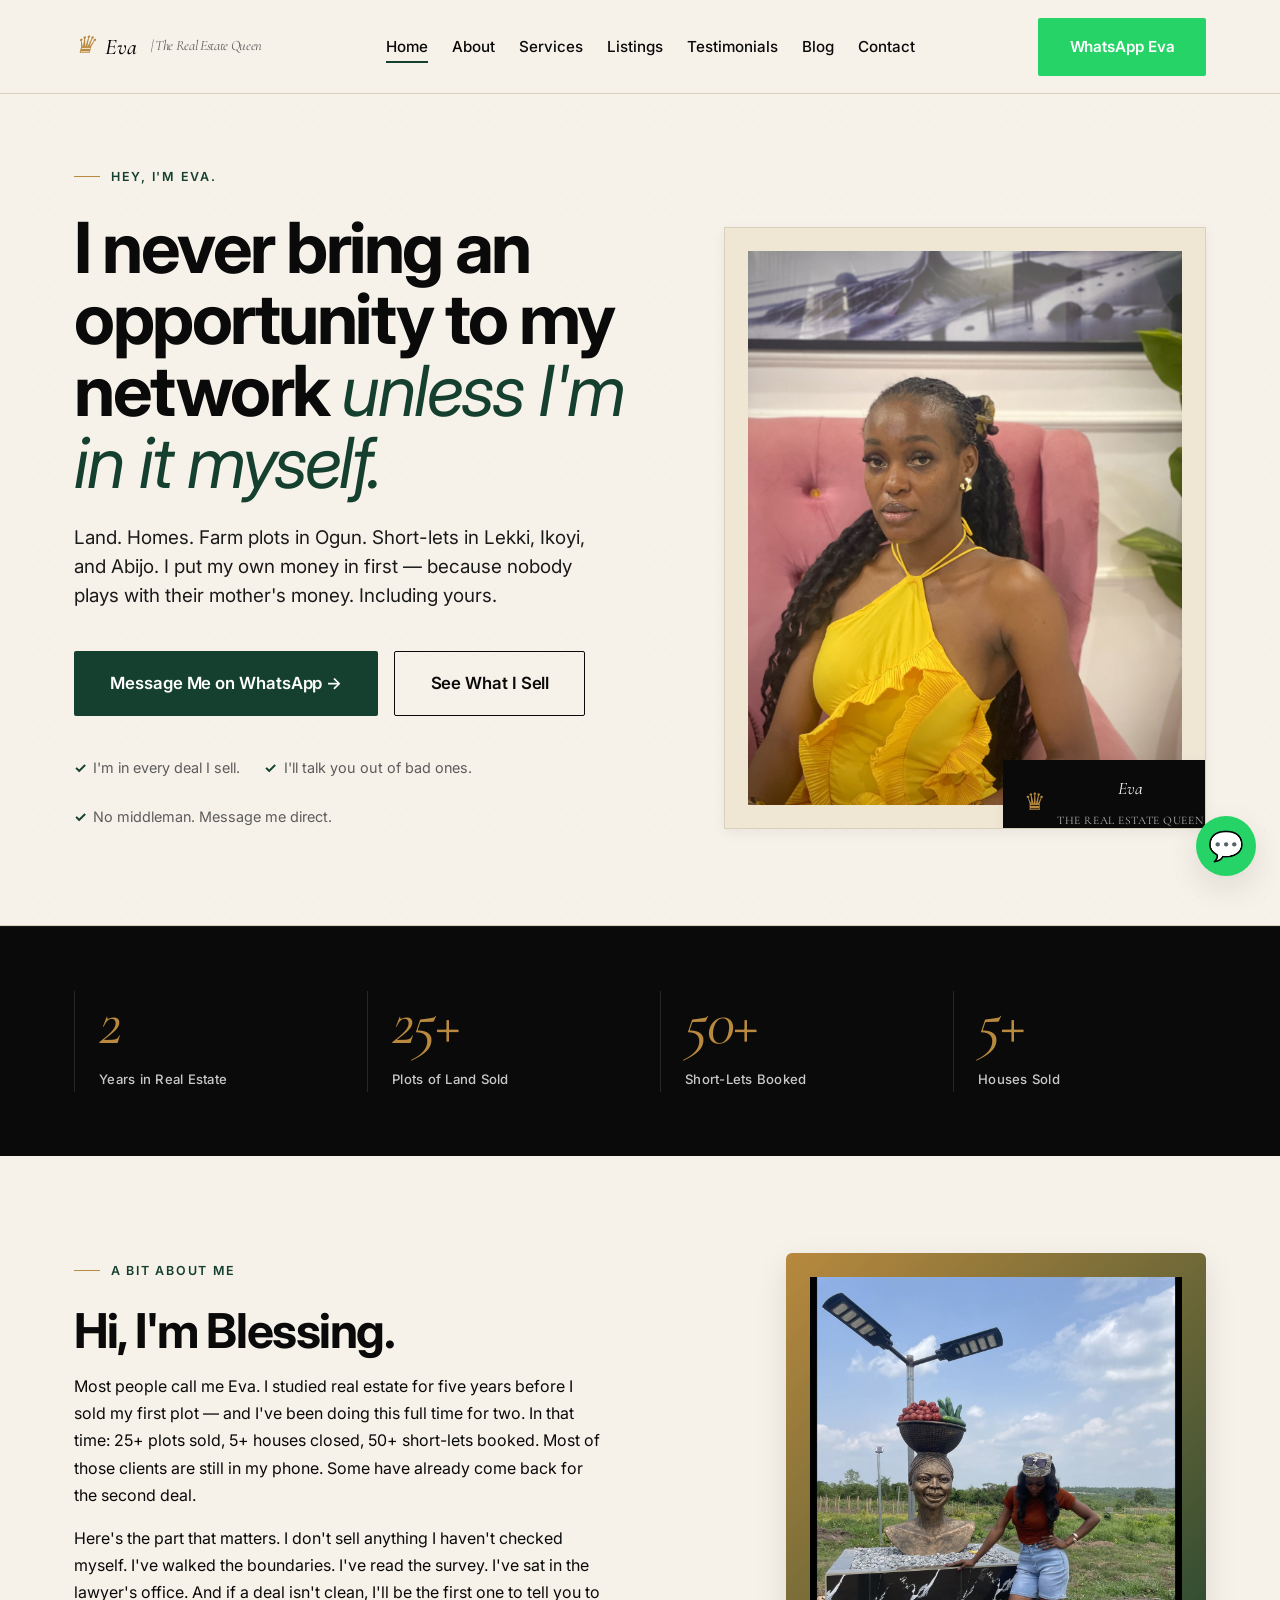
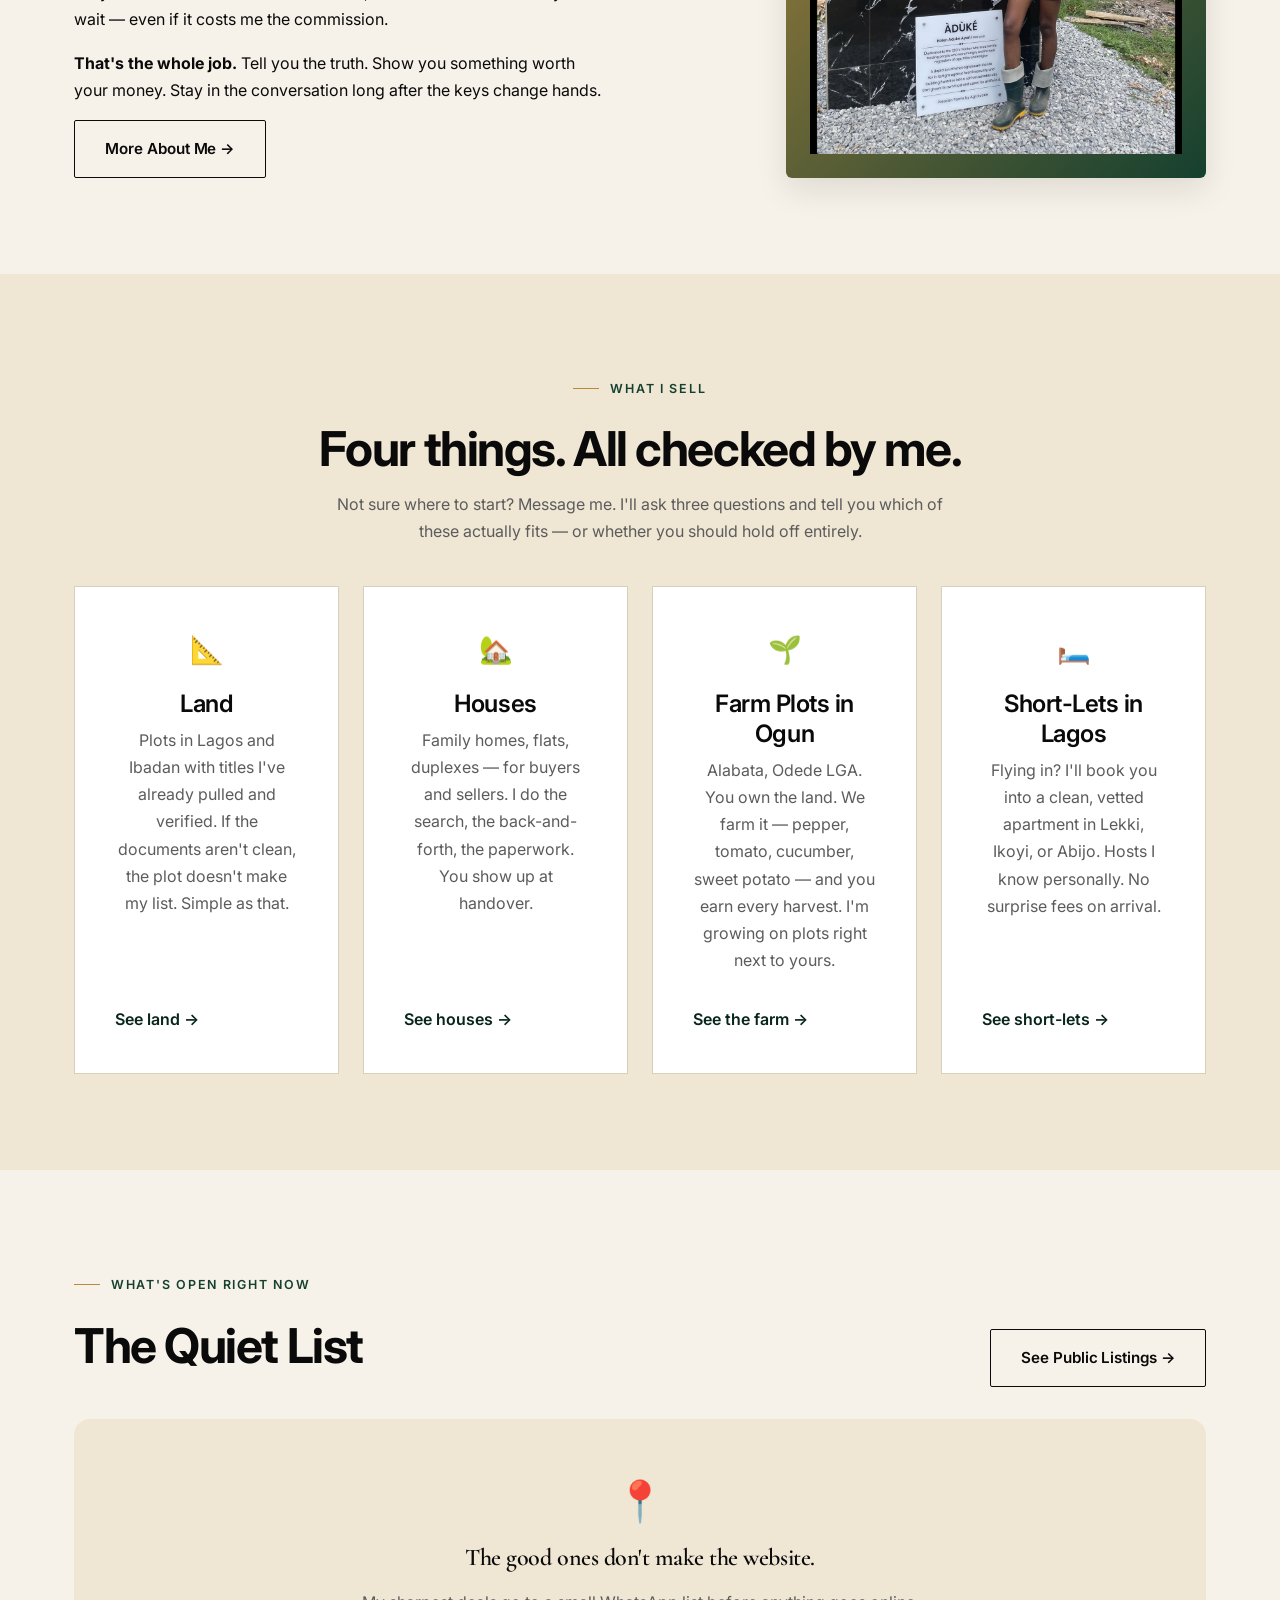
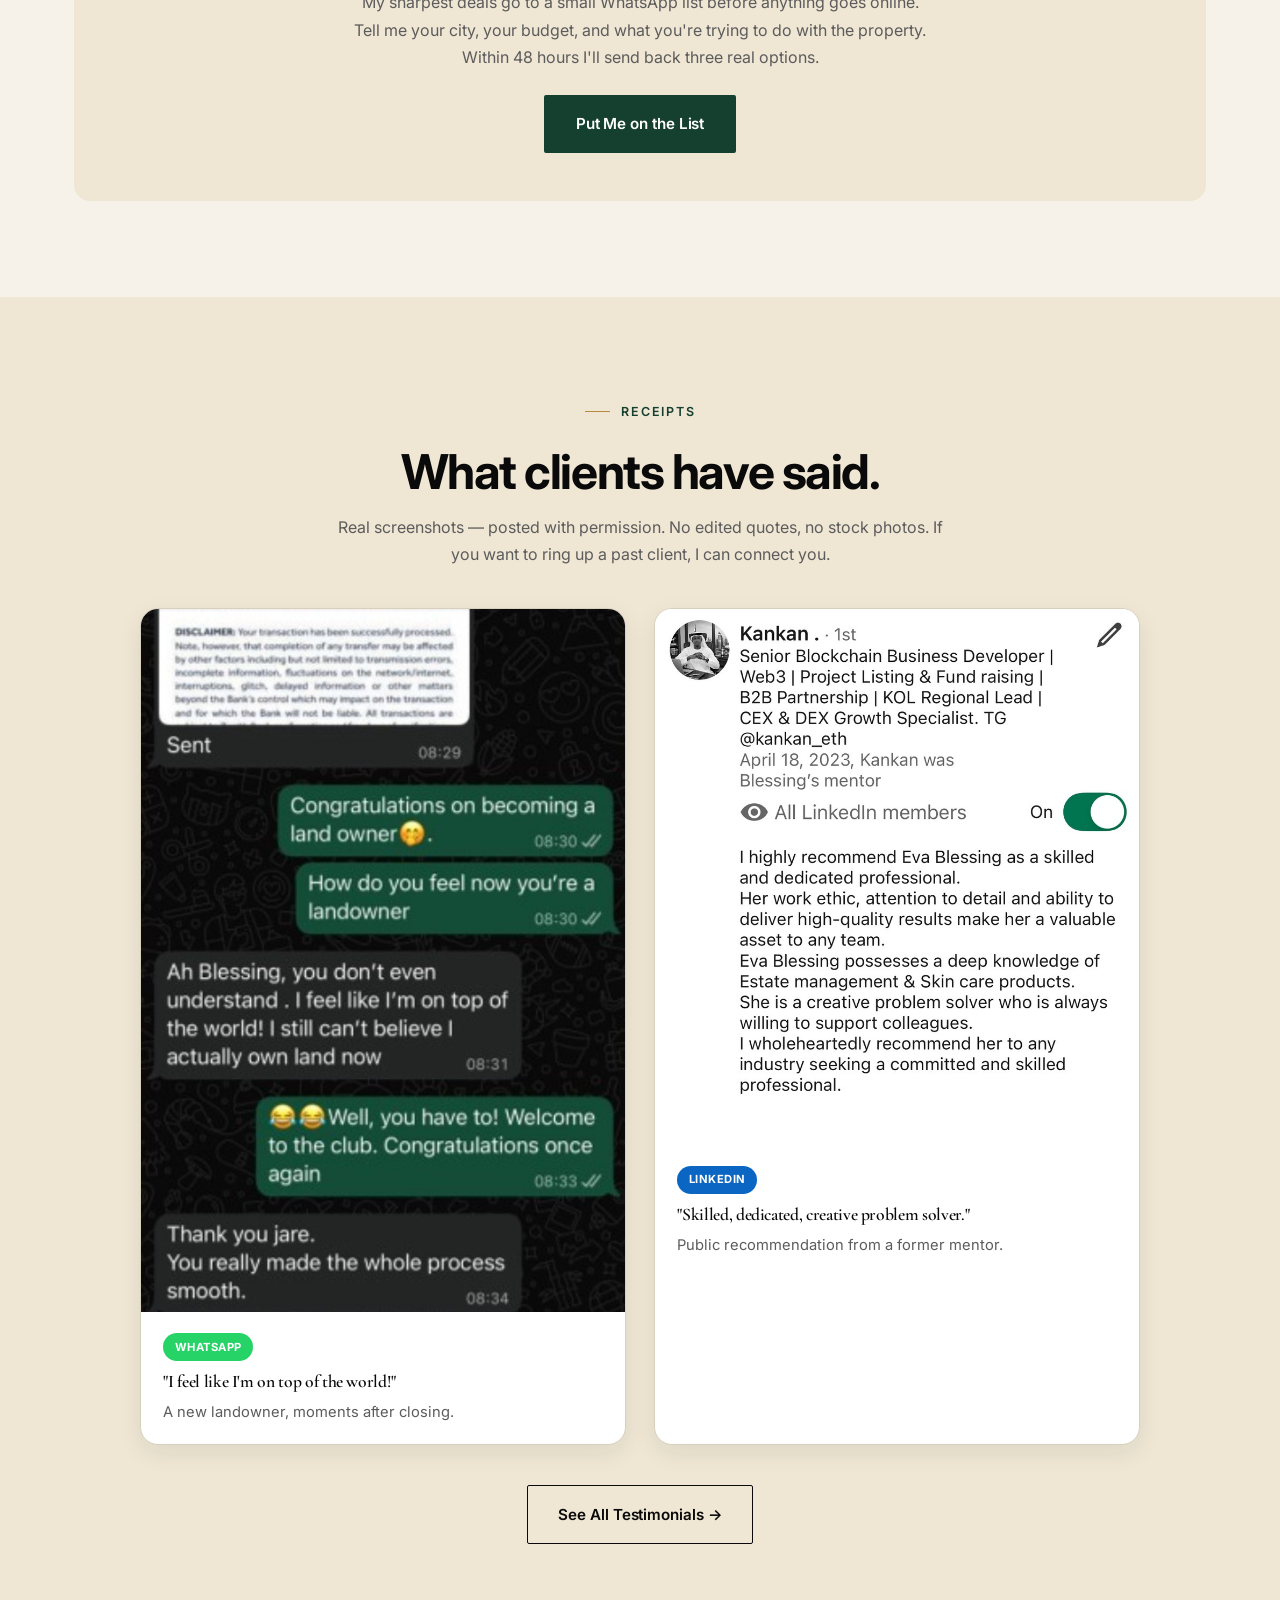
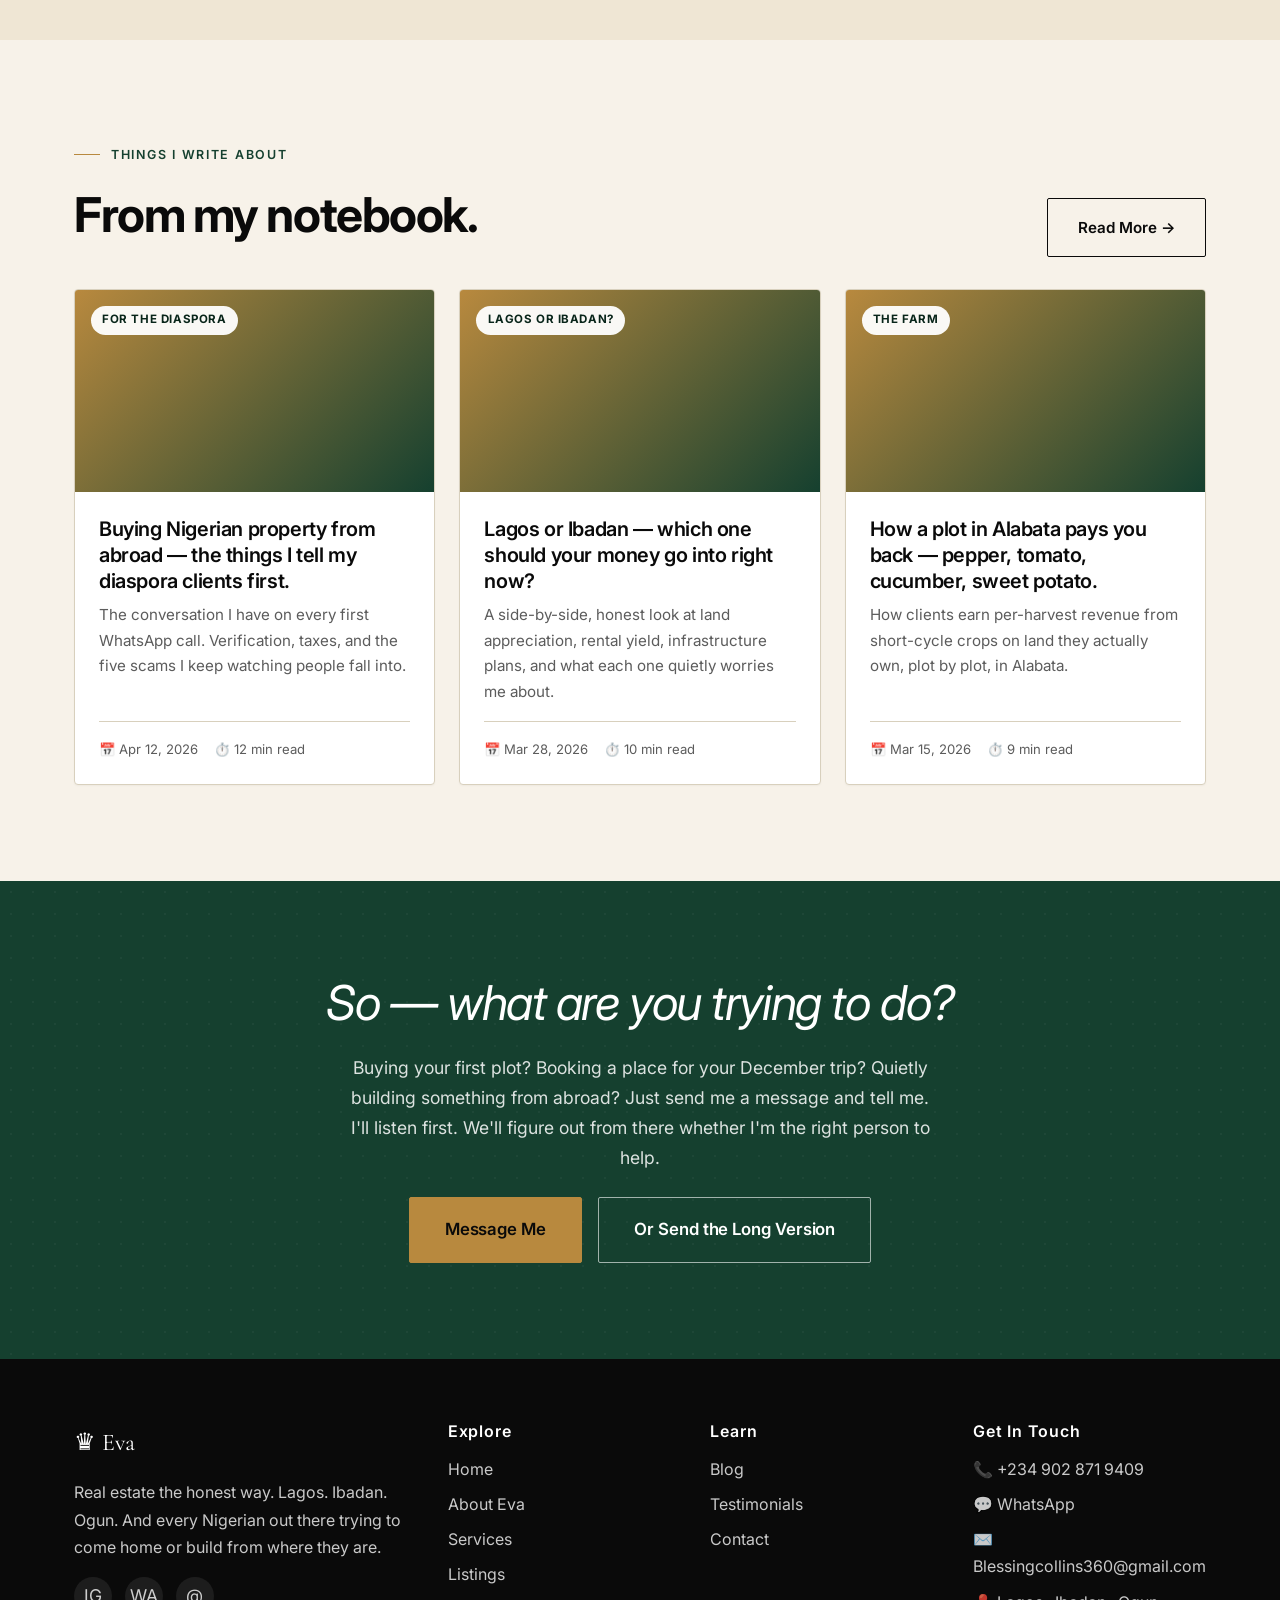
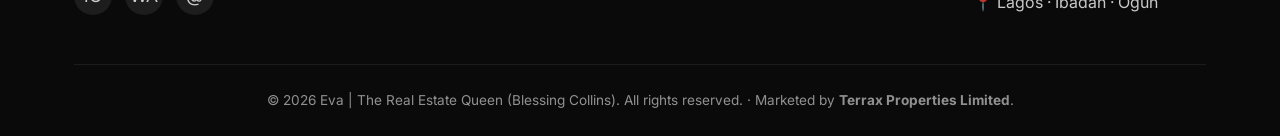
==== commit bda75715: "Font + design refinements, new testimonial" ====
--- a/index.html
+++ b/index.html
@@ -20,7 +20,7 @@
 
 <link rel="preconnect" href="https://fonts.googleapis.com">
 <link rel="preconnect" href="https://fonts.gstatic.com" crossorigin>
-<link href="https://fonts.googleapis.com/css2?family=Playfair+Display:wght@500;600;700&family=Inter:wght@400;500;600;700&display=swap" rel="stylesheet">
+<link href="https://fonts.googleapis.com/css2?family=Cormorant+Garamond:ital,wght@0,500;0,600;0,700;1,500;1,600&family=Inter:wght@400;500;600;700;800&display=swap" rel="stylesheet">
 <link rel="stylesheet" href="assets/css/styles.css">
 
 <script type="application/ld+json">
@@ -173,7 +173,7 @@
 
     <div style="background:var(--color-cream);padding:3rem 2rem;border-radius:16px;text-align:center;margin-top:2rem;">
       <div style="font-size:2.5rem;margin-bottom:0.5rem;">📍</div>
-      <h3 style="font-family:'Playfair Display',serif;">The good ones don't make the website.</h3>
+      <h3 style="font-family:'Cormorant Garamond',serif;">The good ones don't make the website.</h3>
       <p class="muted" style="max-width:580px;margin:0 auto 1.5rem;">My sharpest deals go to a small WhatsApp list before anything goes online. Tell me your city, your budget, and what you're trying to do with the property. Within 48 hours I'll send back three real options.</p>
       <a href="https://wa.me/2349028719409?text=Hi%20Eva%2C%20please%20put%20me%20on%20the%20list." class="btn btn-primary" target="_blank" rel="noopener">Put Me on the List</a>
     </div>
@@ -195,7 +195,7 @@
         <div style="background:#0B141A;"><img src="assets/img/testimonials/wa-landowner.jpg" alt="WhatsApp message from a new landowner" style="width:100%;display:block;"></div>
         <div style="padding:1.2rem 1.4rem;">
           <span style="display:inline-block;font-size:0.7rem;font-weight:700;letter-spacing:0.05em;text-transform:uppercase;padding:0.3rem 0.7rem;border-radius:999px;background:#25D366;color:#fff;">WhatsApp</span>
-          <h3 style="font-family:'Playfair Display',serif;font-size:1.1rem;margin:0.6rem 0 0.4rem;line-height:1.3;">"I feel like I'm on top of the world!"</h3>
+          <h3 style="font-family:'Cormorant Garamond',serif;font-size:1.1rem;margin:0.6rem 0 0.4rem;line-height:1.3;">"I feel like I'm on top of the world!"</h3>
           <p class="muted" style="margin:0;font-size:0.92rem;">A new landowner, moments after closing.</p>
         </div>
       </a>
@@ -204,7 +204,7 @@
         <div style="background:#fff;"><img src="assets/img/testimonials/linkedin-kankan.jpg" alt="LinkedIn recommendation from Kankan" style="width:100%;display:block;"></div>
         <div style="padding:1.2rem 1.4rem;">
           <span style="display:inline-block;font-size:0.7rem;font-weight:700;letter-spacing:0.05em;text-transform:uppercase;padding:0.3rem 0.7rem;border-radius:999px;background:#0A66C2;color:#fff;">LinkedIn</span>
-          <h3 style="font-family:'Playfair Display',serif;font-size:1.1rem;margin:0.6rem 0 0.4rem;line-height:1.3;">"Skilled, dedicated, creative problem solver."</h3>
+          <h3 style="font-family:'Cormorant Garamond',serif;font-size:1.1rem;margin:0.6rem 0 0.4rem;line-height:1.3;">"Skilled, dedicated, creative problem solver."</h3>
           <p class="muted" style="margin:0;font-size:0.92rem;">Public recommendation from a former mentor.</p>
         </div>
       </a>
--- a/assets/css/styles.css
+++ b/assets/css/styles.css
@@ -4,22 +4,24 @@
    ============================================================ */
 
 :root {
-  /* Brand palette — green, gold, black */
-  --color-bg: #FAFAF7;
+  /* Brand palette — green, gold, black, warmer */
+  --color-bg: #F7F2E9;
   --color-surface: #FFFFFF;
-  --color-cream: #F4EFE5;
-  --color-terracotta: #1F4D3A;          /* primary brand green */
-  --color-terracotta-dark: #0F3325;     /* deep green (hover) */
-  --color-gold: #C9A961;                /* luxury gold */
-  --color-forest: #2D5F47;               /* secondary green */
-  --color-charcoal: #0F0F0F;             /* near-black */
-  --color-muted: #6B6B6B;
-  --color-border: #E3DFD6;
+  --color-cream: #EFE6D4;
+  --color-terracotta: #15402F;          /* primary brand green, deeper */
+  --color-terracotta-dark: #08251A;     /* near-black green (hover) */
+  --color-gold: #B8893E;                /* warmer amber gold */
+  --color-forest: #2D5F47;
+  --color-charcoal: #0A0A0A;
+  --color-ink: #1A1A1A;
+  --color-muted: #5C5C5C;
+  --color-border: #D8D0BD;
   --color-whatsapp: #25D366;
 
-  /* Typography */
-  --font-serif: 'Playfair Display', Georgia, 'Times New Roman', serif;
-  --font-sans: 'Inter', -apple-system, BlinkMacSystemFont, 'Segoe UI', sans-serif;
+  /* Typography — Inter as primary, with Cormorant italic for editorial flourishes */
+  --font-display: 'Inter', -apple-system, BlinkMacSystemFont, 'Segoe UI', sans-serif;
+  --font-sans: 'Inter', -apple-system, BlinkMacSystemFont, 'Segoe UI', 'Open Sans', sans-serif;
+  --font-serif: 'Cormorant Garamond', Georgia, serif;
 
   /* Spacing */
   --space-xs: 0.5rem;
@@ -29,15 +31,15 @@
   --space-xl: 4rem;
   --space-2xl: 6rem;
 
-  /* Layout */
-  --max-width: 1200px;
-  --radius-sm: 6px;
-  --radius-md: 12px;
-  --radius-lg: 20px;
-
-  --shadow-sm: 0 2px 8px rgba(43, 37, 32, 0.06);
-  --shadow-md: 0 8px 24px rgba(43, 37, 32, 0.08);
-  --shadow-lg: 0 20px 50px rgba(43, 37, 32, 0.12);
+  /* Layout — tighter, more editorial */
+  --max-width: 1180px;
+  --radius-sm: 2px;
+  --radius-md: 4px;
+  --radius-lg: 6px;
+
+  --shadow-sm: 0 1px 2px rgba(10, 10, 10, 0.04);
+  --shadow-md: 0 4px 12px rgba(10, 10, 10, 0.06);
+  --shadow-lg: 0 12px 32px rgba(10, 10, 10, 0.10);
 }
 
 /* ============================================================
@@ -59,17 +61,19 @@
 a:hover { color: var(--color-terracotta); }
 
 h1, h2, h3, h4 {
-  font-family: var(--font-serif);
-  font-weight: 600;
-  line-height: 1.2;
+  font-family: var(--font-display);
+  font-weight: 700;
+  line-height: 1.08;
+  letter-spacing: -0.025em;
   color: var(--color-charcoal);
   margin: 0 0 var(--space-sm);
 }
-h1 { font-size: clamp(2.25rem, 5vw, 3.75rem); }
-h2 { font-size: clamp(1.75rem, 3.5vw, 2.75rem); }
-h3 { font-size: 1.5rem; }
-h4 { font-size: 1.2rem; font-family: var(--font-sans); font-weight: 600; }
-p { margin: 0 0 var(--space-sm); }
+h1 { font-size: clamp(2.5rem, 6vw, 4.4rem); font-weight: 700; line-height: 1.02; letter-spacing: -0.035em; }
+h2 { font-size: clamp(1.9rem, 4vw, 3rem); font-weight: 700; line-height: 1.08; letter-spacing: -0.03em; }
+h3 { font-size: 1.5rem; line-height: 1.25; font-weight: 600; letter-spacing: -0.02em; }
+h4 { font-size: 1.05rem; font-weight: 600; letter-spacing: -0.005em; text-transform: none; }
+p { margin: 0 0 var(--space-sm); font-family: var(--font-sans); }
+em, .italic { font-family: var(--font-serif); font-style: italic; font-weight: 500; letter-spacing: 0; }
 
 .container {
   max-width: var(--max-width);
@@ -86,14 +90,23 @@
 .section-tight { padding: var(--space-xl) 0; }
 
 .eyebrow {
-  display: inline-block;
+  display: inline-flex;
+  align-items: center;
+  gap: 0.7rem;
   font-family: var(--font-sans);
-  font-size: 0.82rem;
+  font-size: 0.78rem;
   font-weight: 600;
-  letter-spacing: 0.18em;
+  letter-spacing: 0.14em;
   text-transform: uppercase;
   color: var(--color-terracotta);
-  margin-bottom: var(--space-sm);
+  margin-bottom: var(--space-md);
+}
+.eyebrow::before {
+  content: '';
+  display: inline-block;
+  width: 1.6rem;
+  height: 1px;
+  background: var(--color-gold);
 }
 
 .text-center { text-align: center; }
@@ -110,9 +123,10 @@
   font-family: var(--font-sans);
   font-size: 0.95rem;
   font-weight: 600;
-  padding: 0.9rem 1.8rem;
-  border-radius: 999px;
-  border: 2px solid transparent;
+  letter-spacing: -0.005em;
+  padding: 0.95rem 1.9rem;
+  border-radius: 2px;
+  border: 1.5px solid transparent;
   cursor: pointer;
   transition: all 0.2s ease;
   white-space: nowrap;
@@ -155,8 +169,8 @@
   position: sticky;
   top: 0;
   z-index: 100;
-  background: rgba(251, 247, 241, 0.92);
-  backdrop-filter: blur(12px);
+  background: rgba(247, 242, 233, 0.94);
+  backdrop-filter: blur(10px);
   border-bottom: 1px solid var(--color-border);
 }
 .nav {
@@ -172,8 +186,10 @@
   align-items: center;
   gap: 0.6rem;
   font-family: var(--font-serif);
-  font-size: 1.35rem;
-  font-weight: 700;
+  font-style: italic;
+  font-size: 1.4rem;
+  font-weight: 500;
+  letter-spacing: -0.015em;
   color: var(--color-charcoal);
 }
 .brand:hover { color: var(--color-terracotta); }
@@ -233,25 +249,27 @@
    HERO
    ============================================================ */
 .hero {
-  background: linear-gradient(135deg, #FAFAF7 0%, #F4EFE5 100%);
-  padding: var(--space-2xl) 0;
+  background: var(--color-bg);
+  padding: var(--space-xl) 0 var(--space-2xl);
   position: relative;
   overflow: hidden;
+  border-bottom: 1px solid var(--color-border);
 }
 .hero::before {
   content: '';
   position: absolute;
-  top: -100px; right: -100px;
-  width: 400px; height: 400px;
-  border-radius: 50%;
-  background: radial-gradient(circle, rgba(212, 166, 87, 0.2) 0%, transparent 70%);
+  inset: 0;
+  background-image:
+    radial-gradient(rgba(10,10,10,0.025) 1px, transparent 1px);
+  background-size: 22px 22px;
   pointer-events: none;
+  opacity: 0.7;
 }
 .hero-inner {
   display: grid;
-  grid-template-columns: 1.2fr 1fr;
-  gap: var(--space-xl);
-  align-items: center;
+  grid-template-columns: 1.15fr 1fr;
+  gap: var(--space-2xl);
+  align-items: end;
   position: relative;
   z-index: 1;
 }
@@ -259,12 +277,15 @@
 .hero h1 .accent {
   color: var(--color-terracotta);
   font-style: italic;
+  font-weight: 400;
 }
 .hero-subtitle {
-  font-size: 1.2rem;
-  color: var(--color-muted);
+  font-size: 1.18rem;
+  line-height: 1.55;
+  color: var(--color-ink);
   margin-bottom: var(--space-lg);
   max-width: 520px;
+  font-weight: 400;
 }
 .hero-cta { display: flex; gap: var(--space-sm); flex-wrap: wrap; }
 .hero-trust {
@@ -283,11 +304,11 @@
 }
 .hero-image {
   position: relative;
-  border-radius: var(--radius-lg);
+  border-radius: 0;
   overflow: hidden;
-  box-shadow: var(--shadow-lg);
+  box-shadow: var(--shadow-md);
   aspect-ratio: 4 / 5;
-  background: linear-gradient(135deg, #C9A961 0%, #1F4D3A 100%);
+  background: var(--color-cream);
   display: flex;
   align-items: center;
   justify-content: center;
@@ -297,30 +318,43 @@
   text-align: center;
   padding: var(--space-md);
 }
+.hero-image::after {
+  content: '';
+  position: absolute;
+  inset: 0;
+  border: 1px solid var(--color-border);
+  pointer-events: none;
+}
 .hero-image img { width: 100%; height: 100%; object-fit: cover; }
 .hero-badge {
   position: absolute;
-  bottom: -20px; left: -20px;
-  background: var(--color-surface);
-  padding: 1rem 1.5rem;
-  border-radius: var(--radius-md);
+  bottom: -18px; right: -18px;
+  background: var(--color-charcoal);
+  color: #fff;
+  padding: 0.85rem 1.3rem;
+  border-radius: 0;
   box-shadow: var(--shadow-md);
   display: flex;
   align-items: center;
-  gap: 0.8rem;
+  gap: 0.7rem;
 }
 .hero-badge-icon {
-  font-size: 1.8rem;
+  font-size: 1.5rem;
   color: var(--color-gold);
 }
 .hero-badge-text strong {
   display: block;
   font-family: var(--font-serif);
-  font-size: 1.2rem;
+  font-style: italic;
+  font-weight: 400;
+  font-size: 1.1rem;
+  color: #fff;
 }
 .hero-badge-text span {
-  font-size: 0.8rem;
-  color: var(--color-muted);
+  font-size: 0.72rem;
+  color: rgba(255,255,255,0.7);
+  letter-spacing: 0.05em;
+  text-transform: uppercase;
 }
 
 @media (max-width: 860px) {
@@ -334,26 +368,38 @@
 .stats {
   background: var(--color-charcoal);
   color: #fff;
-  padding: var(--space-lg) 0;
+  padding: var(--space-xl) 0;
+  border-top: 1px solid rgba(255,255,255,0.06);
 }
 .stats-grid {
   display: grid;
   grid-template-columns: repeat(4, 1fr);
-  gap: var(--space-md);
-  text-align: center;
+  gap: var(--space-lg);
+  text-align: left;
+}
+.stats-grid > div {
+  border-left: 1px solid rgba(255,255,255,0.12);
+  padding-left: var(--space-md);
 }
 .stat-number {
   font-family: var(--font-serif);
-  font-size: 2.5rem;
-  font-weight: 700;
+  font-style: italic;
+  font-size: clamp(3rem, 5vw, 4.2rem);
+  font-weight: 400;
+  letter-spacing: -0.03em;
   color: var(--color-gold);
   display: block;
+  line-height: 1;
+  margin-bottom: 0.6rem;
 }
 .stat-label {
-  font-size: 0.85rem;
-  letter-spacing: 0.1em;
-  text-transform: uppercase;
-  opacity: 0.85;
+  font-family: var(--font-sans);
+  font-size: 0.82rem;
+  letter-spacing: 0.02em;
+  text-transform: none;
+  opacity: 0.78;
+  font-weight: 500;
+  line-height: 1.3;
 }
 @media (max-width: 640px) {
   .stats-grid { grid-template-columns: repeat(2, 1fr); }
@@ -371,26 +417,33 @@
 .service-card {
   background: var(--color-surface);
   border: 1px solid var(--color-border);
-  border-radius: var(--radius-md);
+  border-radius: 0;
   padding: var(--space-lg);
-  transition: all 0.3s ease;
+  transition: all 0.25s ease;
   display: flex;
   flex-direction: column;
+  position: relative;
+}
+.service-card::before {
+  content: '';
+  position: absolute;
+  top: 0; left: 0;
+  width: 0; height: 2px;
+  background: var(--color-terracotta);
+  transition: width 0.3s ease;
 }
 .service-card:hover {
-  transform: translateY(-6px);
-  box-shadow: var(--shadow-md);
-  border-color: var(--color-terracotta);
-}
+  border-color: var(--color-charcoal);
+  background: var(--color-bg);
+}
+.service-card:hover::before { width: 100%; }
 .service-icon {
-  width: 56px;
-  height: 56px;
-  border-radius: 50%;
-  background: var(--color-cream);
-  display: flex;
-  align-items: center;
-  justify-content: center;
-  font-size: 1.5rem;
+  width: auto;
+  height: auto;
+  border-radius: 0;
+  background: transparent;
+  display: block;
+  font-size: 1.7rem;
   margin-bottom: var(--space-sm);
 }
 .service-card h3 { margin-bottom: 0.5rem; }
@@ -426,16 +479,18 @@
 }
 .listing-image {
   aspect-ratio: 4 / 3;
-  background: linear-gradient(135deg, #1F4D3A 0%, #C9A961 100%);
+  background: var(--color-cream);
   position: relative;
   display: flex;
   align-items: center;
   justify-content: center;
-  color: #fff;
+  color: var(--color-terracotta-dark);
   font-family: var(--font-serif);
+  font-style: italic;
   font-size: 0.95rem;
   text-align: center;
   padding: var(--space-sm);
+  border-bottom: 1px solid var(--color-border);
 }
 .listing-image img { width: 100%; height: 100%; object-fit: cover; }
 .listing-tag {
@@ -530,17 +585,28 @@
    CTA BAND
    ============================================================ */
 .cta-band {
-  background: linear-gradient(135deg, var(--color-terracotta) 0%, var(--color-terracotta-dark) 100%);
-  color: #fff;
-  padding: var(--space-xl) 0;
+  background: var(--color-terracotta);
+  color: #fff;
+  padding: var(--space-2xl) 0;
   text-align: center;
-}
-.cta-band h2 { color: #fff; }
-.cta-band p { color: rgba(255,255,255,0.9); font-size: 1.1rem; max-width: 600px; margin: 0 auto var(--space-md); }
-.cta-band .btn-primary { background: #fff; color: var(--color-terracotta-dark); }
-.cta-band .btn-primary:hover { background: var(--color-cream); color: var(--color-terracotta-dark); }
-.cta-band .btn-whatsapp { background: rgba(255,255,255,0.15); border: 2px solid #fff; }
-.cta-band .btn-whatsapp:hover { background: #fff; color: var(--color-terracotta-dark); }
+  position: relative;
+  overflow: hidden;
+}
+.cta-band::before {
+  content: '';
+  position: absolute;
+  inset: 0;
+  background-image: radial-gradient(rgba(255,255,255,0.04) 1px, transparent 1px);
+  background-size: 22px 22px;
+  pointer-events: none;
+}
+.cta-band > * { position: relative; z-index: 1; }
+.cta-band h2 { color: #fff; font-style: italic; font-weight: 400; max-width: 720px; margin: 0 auto var(--space-md); }
+.cta-band p { color: rgba(255,255,255,0.85); font-size: 1.1rem; max-width: 600px; margin: 0 auto var(--space-md); }
+.cta-band .btn-primary { background: var(--color-gold); color: var(--color-charcoal); border-color: var(--color-gold); }
+.cta-band .btn-primary:hover { background: #fff; color: var(--color-terracotta-dark); border-color: #fff; }
+.cta-band .btn-whatsapp { background: transparent; border: 1.5px solid rgba(255,255,255,0.6); color: #fff; }
+.cta-band .btn-whatsapp:hover { background: #fff; color: var(--color-terracotta-dark); border-color: #fff; }
 
 /* ============================================================
    BLOG
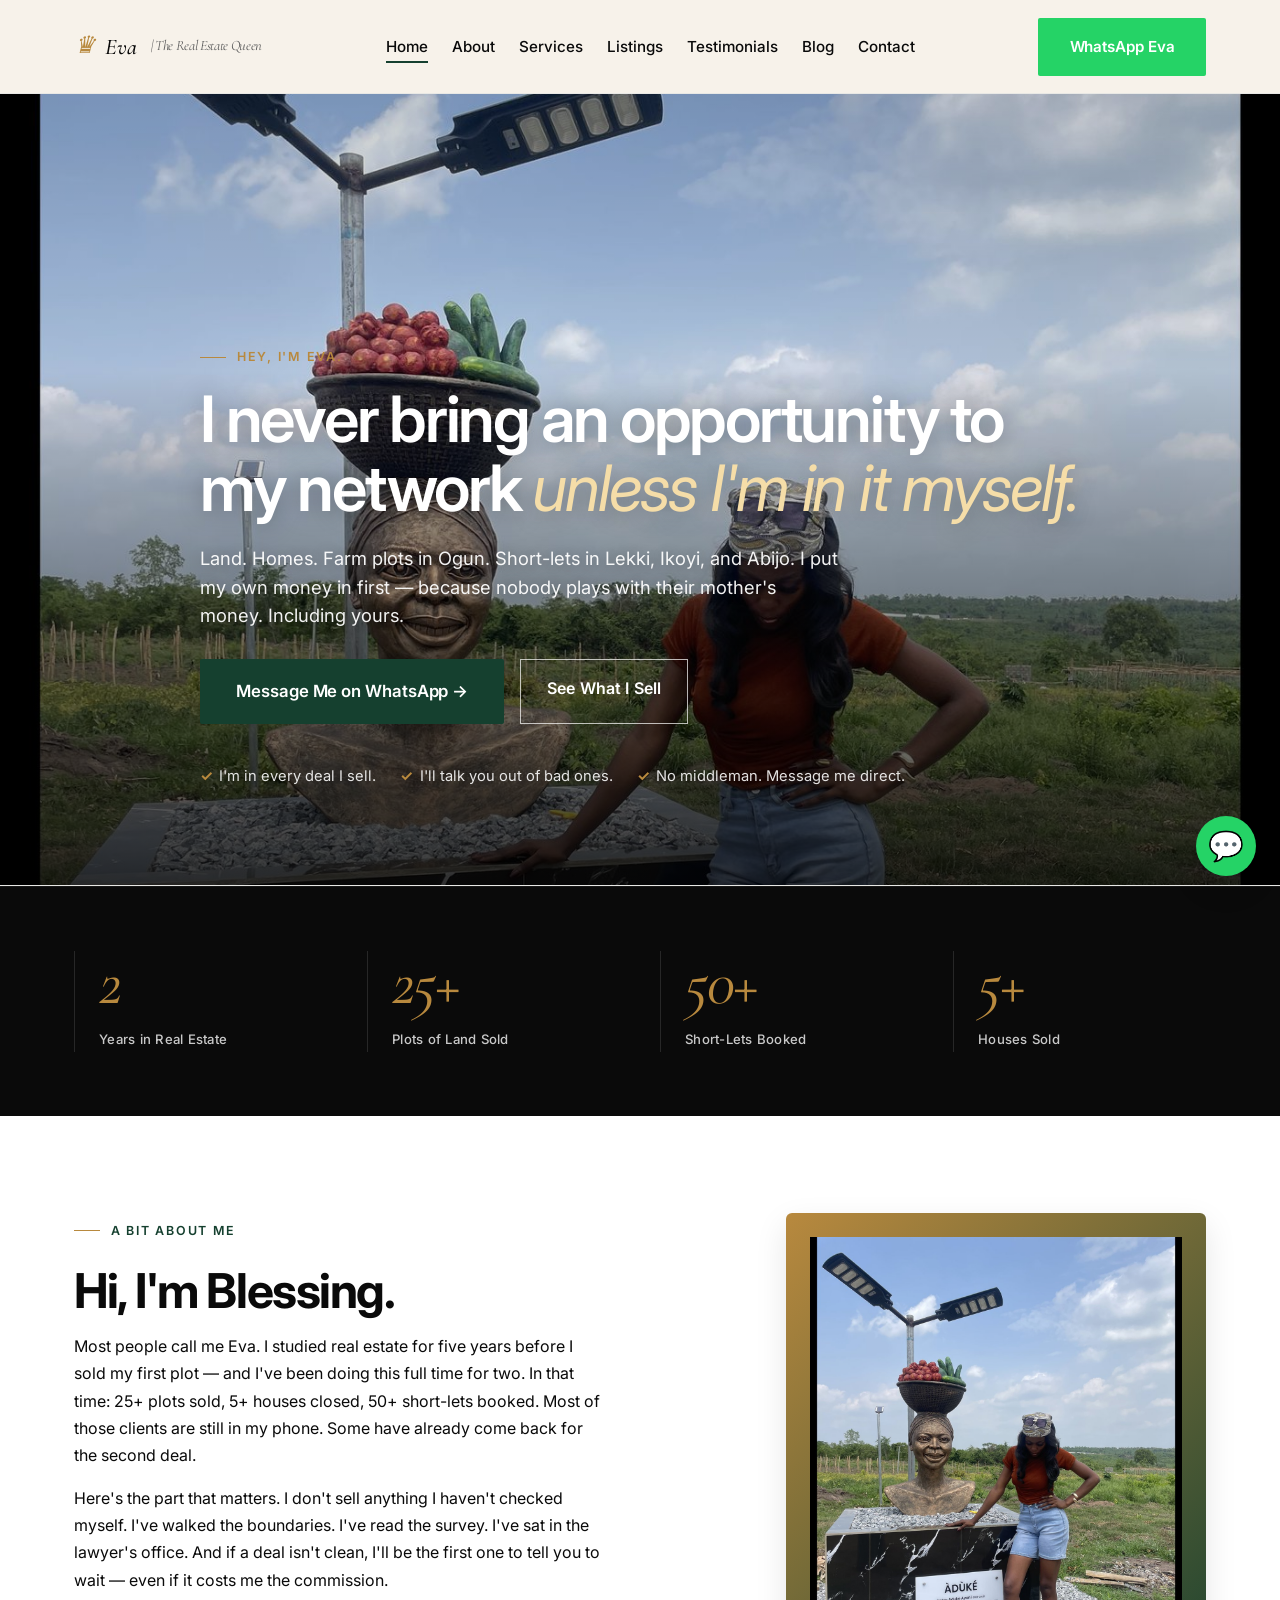
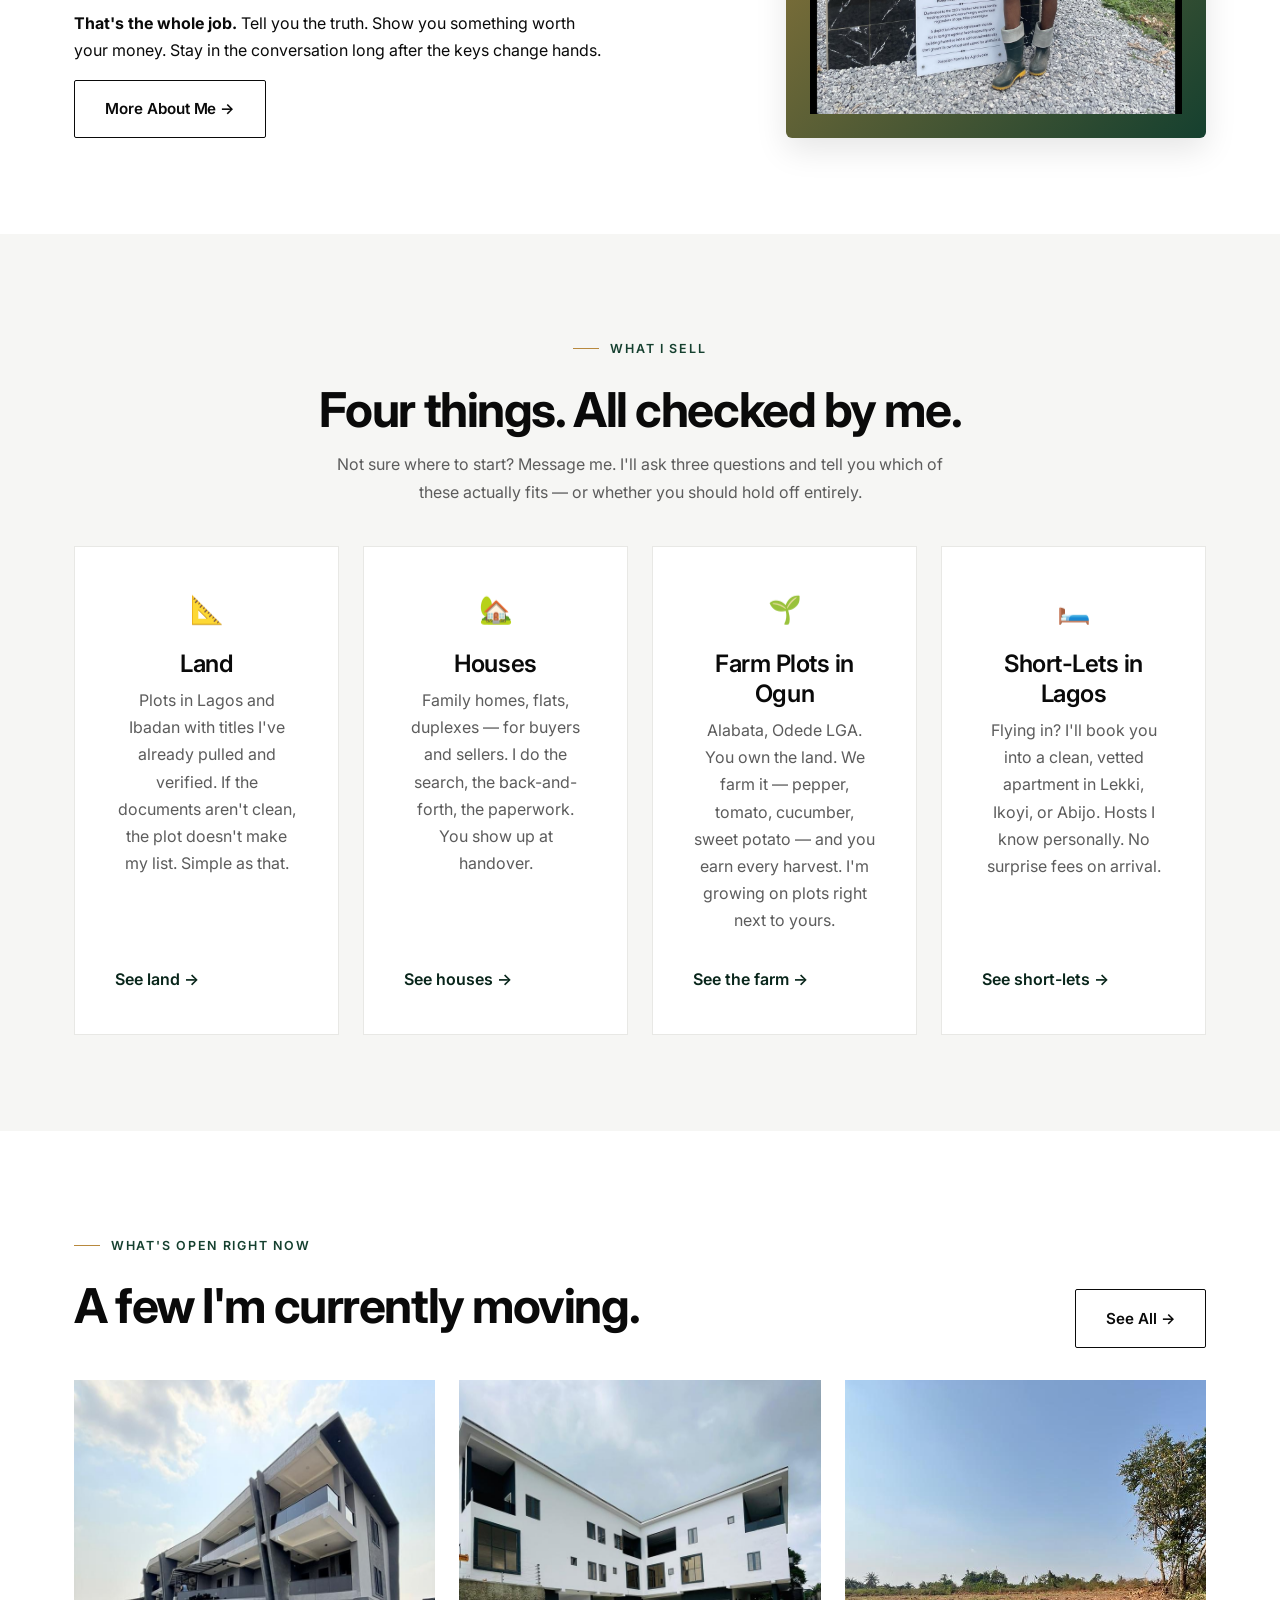
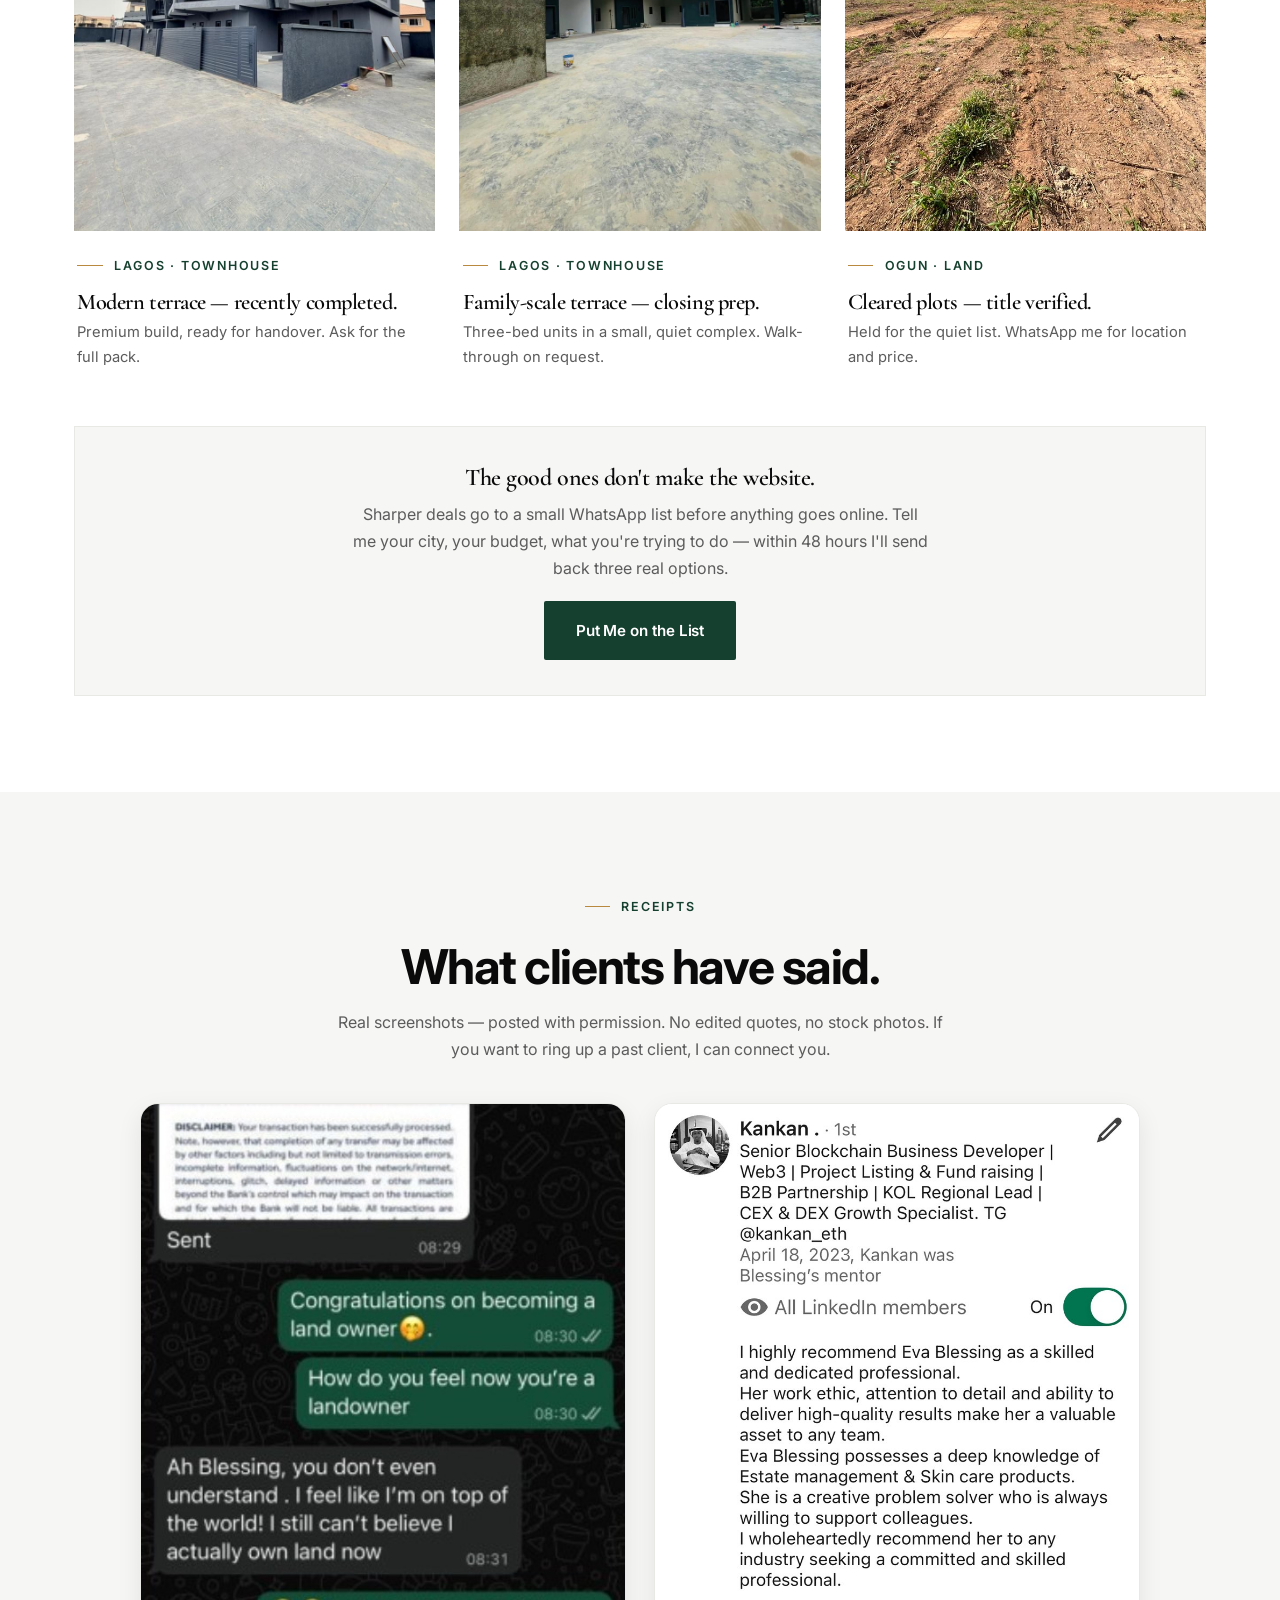
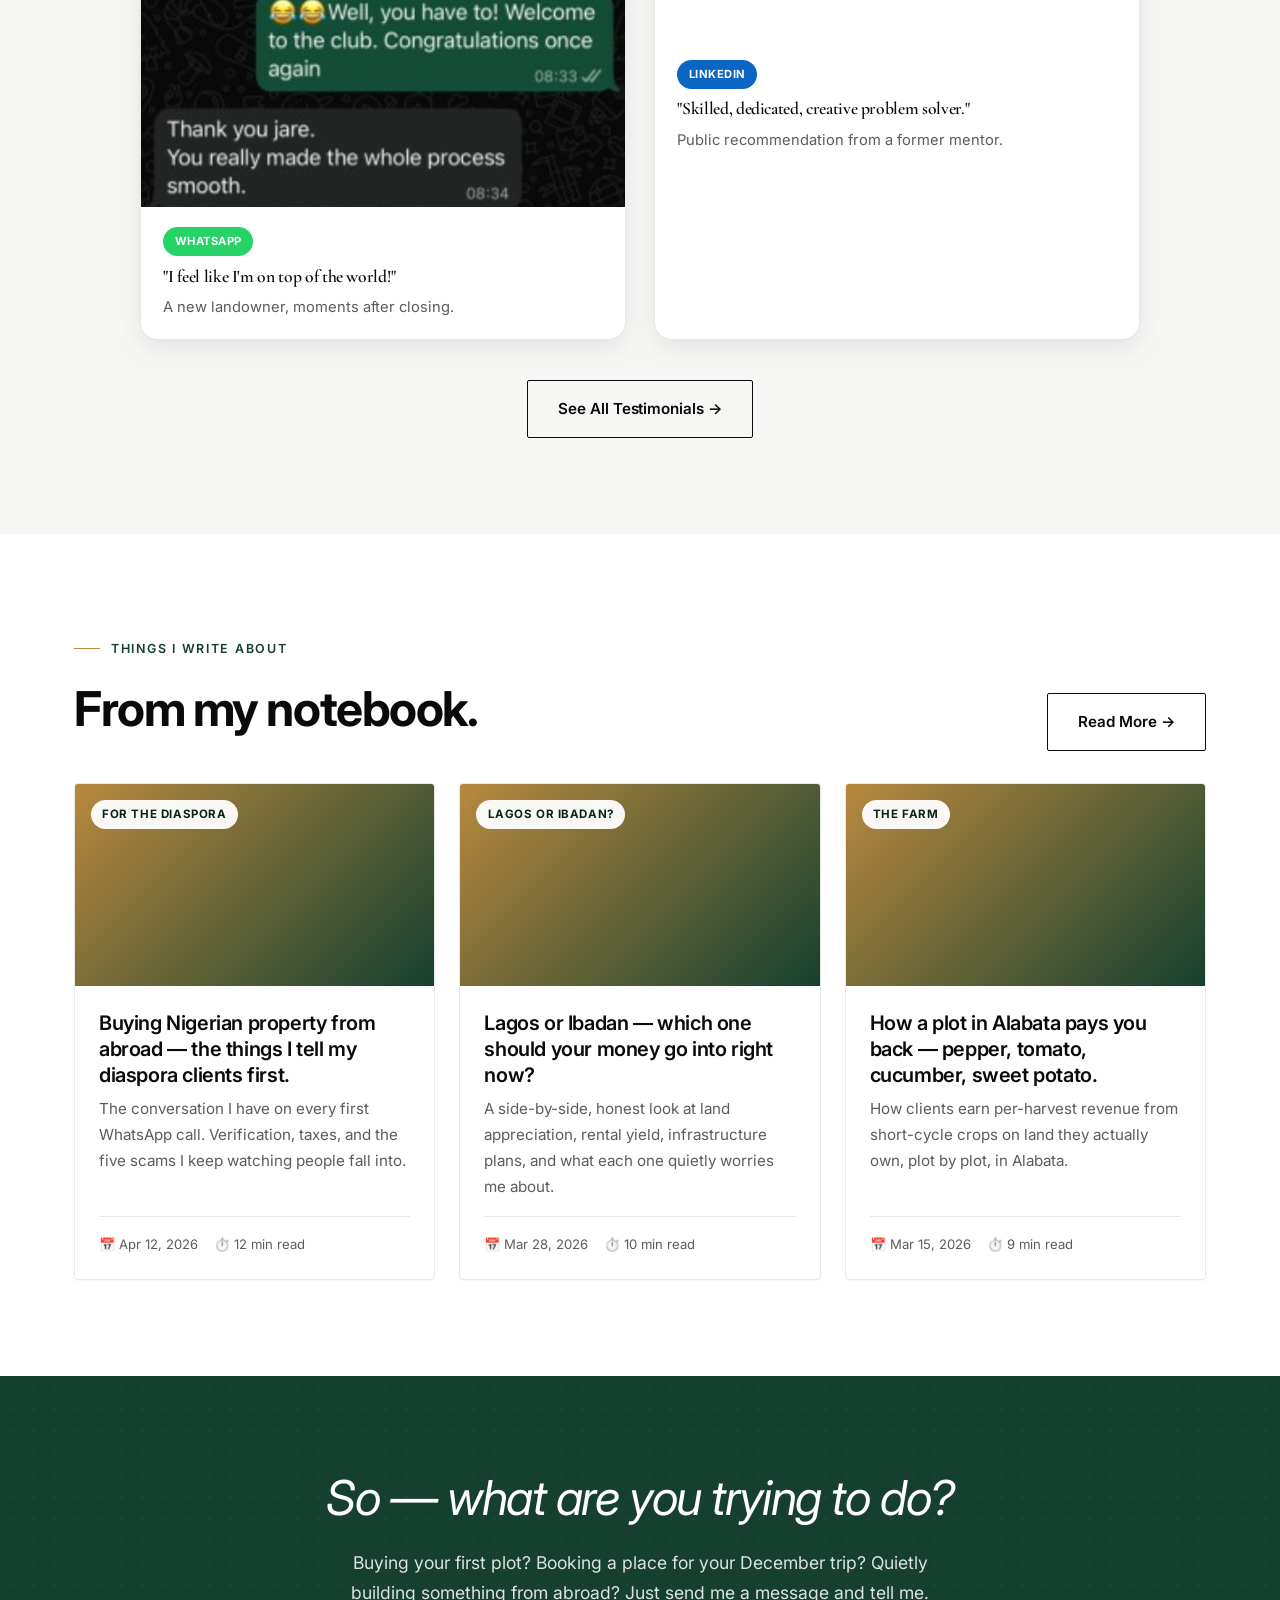
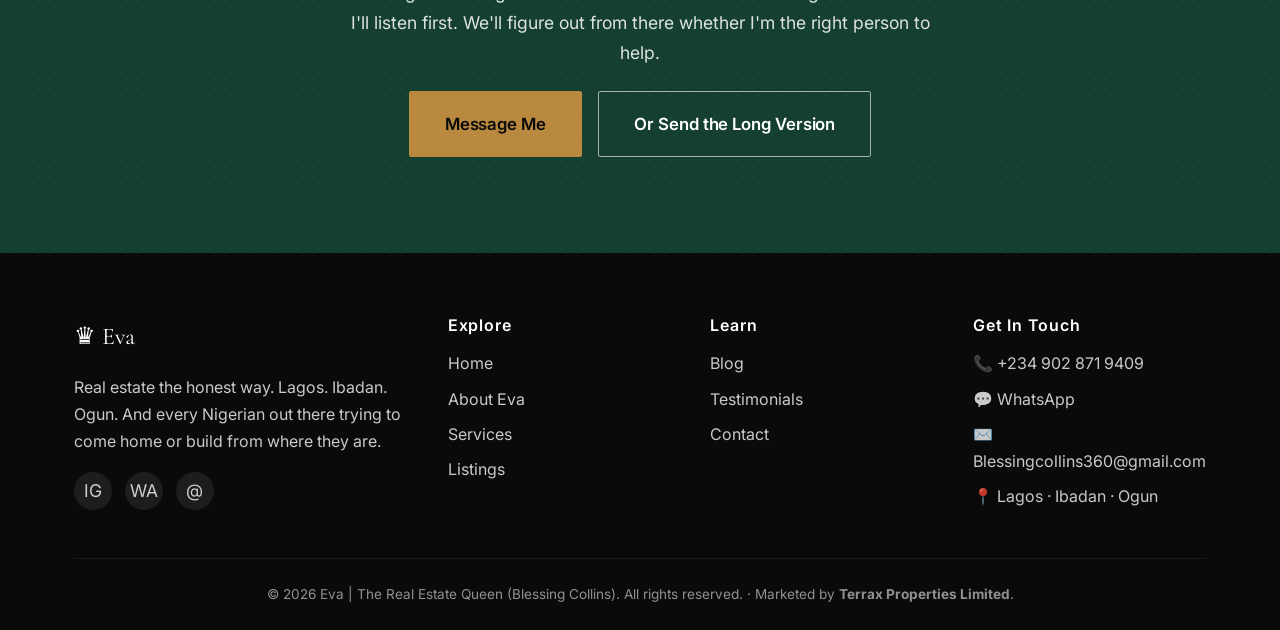
==== commit 5c4cdf6a: "Normalize line endings on index.html" ====
--- a/index.html
+++ b/index.html
@@ -60,27 +60,23 @@
   </nav>
 </header>
 
-<section class="hero">
-  <div class="container hero-inner">
-    <div>
-      <span class="eyebrow">Hey, I'm Eva.</span>
+<section class="hero-fullbleed">
+  <div class="hero-fullbleed-image">
+    <img src="assets/img/eva.jpg" alt="Blessing Collins (Eva, The Real Estate Queen) on location at Paradiso Farms, Ogun State">
+  </div>
+  <div class="hero-fullbleed-overlay">
+    <div class="container">
+      <span class="eyebrow eyebrow-light">Hey, I'm Eva.</span>
       <h1>I never bring an opportunity to my network <span class="accent">unless I'm in it myself.</span></h1>
       <p class="hero-subtitle">Land. Homes. Farm plots in Ogun. Short-lets in Lekki, Ikoyi, and Abijo. I put my own money in first — because nobody plays with their mother's money. Including yours.</p>
       <div class="hero-cta">
         <a href="https://wa.me/2349028719409?text=Hi%20Eva%2C%20I%27d%20like%20to%20talk." class="btn btn-primary btn-lg" target="_blank" rel="noopener">Message Me on WhatsApp →</a>
-        <a href="services.html" class="btn btn-outline btn-lg">See What I Sell</a>
+        <a href="services.html" class="btn btn-outline-light btn-lg">See What I Sell</a>
       </div>
       <div class="hero-trust">
         <span class="hero-trust-item">I'm in every deal I sell.</span>
         <span class="hero-trust-item">I'll talk you out of bad ones.</span>
         <span class="hero-trust-item">No middleman. Message me direct.</span>
-      </div>
-    </div>
-    <div class="hero-image">
-      <img src="assets/img/eva-terrax.jpg" alt="Blessing Collins — Eva, The Real Estate Queen of Terrax Properties">
-      <div class="hero-badge">
-        <span class="hero-badge-icon">♛</span>
-        <span class="hero-badge-text"><strong>Eva</strong><span>The Real Estate Queen</span></span>
       </div>
     </div>
   </div>
@@ -160,21 +156,47 @@
   </div>
 </section>
 
-<!-- LISTINGS PLACEHOLDER -->
+<!-- LISTINGS PREVIEW -->
 <section class="section">
   <div class="container">
-    <div style="display:flex;justify-content:space-between;align-items:flex-end;flex-wrap:wrap;gap:1rem;">
+    <div style="display:flex;justify-content:space-between;align-items:flex-end;flex-wrap:wrap;gap:1rem;margin-bottom:2rem;">
       <div>
         <span class="eyebrow">What's open right now</span>
-        <h2>The Quiet List</h2>
-      </div>
-      <a href="listings.html" class="btn btn-outline">See Public Listings →</a>
-    </div>
-
-    <div style="background:var(--color-cream);padding:3rem 2rem;border-radius:16px;text-align:center;margin-top:2rem;">
-      <div style="font-size:2.5rem;margin-bottom:0.5rem;">📍</div>
-      <h3 style="font-family:'Cormorant Garamond',serif;">The good ones don't make the website.</h3>
-      <p class="muted" style="max-width:580px;margin:0 auto 1.5rem;">My sharpest deals go to a small WhatsApp list before anything goes online. Tell me your city, your budget, and what you're trying to do with the property. Within 48 hours I'll send back three real options.</p>
+        <h2>A few I'm currently moving.</h2>
+      </div>
+      <a href="listings.html" class="btn btn-outline">See All →</a>
+    </div>
+
+    <div style="display:grid;grid-template-columns:repeat(auto-fit,minmax(280px,1fr));gap:1.5rem;">
+      <a href="listings.html" style="display:block;text-decoration:none;color:inherit;">
+        <div style="aspect-ratio:4/5;overflow:hidden;background:var(--color-cream);"><img src="assets/img/listings/home-townhouse-modern.jpg" alt="Modern angular townhouse, Lagos" style="width:100%;height:100%;object-fit:cover;"></div>
+        <div style="padding:1rem 0.2rem;">
+          <span class="eyebrow" style="margin-bottom:0.4rem;">Lagos · Townhouse</span>
+          <h3 style="font-family:'Cormorant Garamond',serif;font-size:1.4rem;margin:0.3rem 0;">Modern terrace — recently completed.</h3>
+          <p class="muted" style="margin:0;font-size:0.92rem;">Premium build, ready for handover. Ask for the full pack.</p>
+        </div>
+      </a>
+      <a href="listings.html" style="display:block;text-decoration:none;color:inherit;">
+        <div style="aspect-ratio:4/5;overflow:hidden;background:var(--color-cream);"><img src="assets/img/listings/home-townhouse-white.jpg" alt="White townhouse complex, Lagos" style="width:100%;height:100%;object-fit:cover;"></div>
+        <div style="padding:1rem 0.2rem;">
+          <span class="eyebrow" style="margin-bottom:0.4rem;">Lagos · Townhouse</span>
+          <h3 style="font-family:'Cormorant Garamond',serif;font-size:1.4rem;margin:0.3rem 0;">Family-scale terrace — closing prep.</h3>
+          <p class="muted" style="margin:0;font-size:0.92rem;">Three-bed units in a small, quiet complex. Walk-through on request.</p>
+        </div>
+      </a>
+      <a href="listings.html" style="display:block;text-decoration:none;color:inherit;">
+        <div style="aspect-ratio:4/5;overflow:hidden;background:var(--color-cream);"><img src="assets/img/listings/land-cleared.jpg" alt="Cleared land in Ogun State, ready for purchase" style="width:100%;height:100%;object-fit:cover;"></div>
+        <div style="padding:1rem 0.2rem;">
+          <span class="eyebrow" style="margin-bottom:0.4rem;">Ogun · Land</span>
+          <h3 style="font-family:'Cormorant Garamond',serif;font-size:1.4rem;margin:0.3rem 0;">Cleared plots — title verified.</h3>
+          <p class="muted" style="margin:0;font-size:0.92rem;">Held for the quiet list. WhatsApp me for location and price.</p>
+        </div>
+      </a>
+    </div>
+
+    <div style="background:var(--color-cream);padding:2.2rem 2rem;text-align:center;margin-top:2.5rem;border:1px solid var(--color-border);">
+      <h3 style="font-family:'Cormorant Garamond',serif;margin:0 0 0.5rem;">The good ones don't make the website.</h3>
+      <p class="muted" style="max-width:580px;margin:0 auto 1.2rem;">Sharper deals go to a small WhatsApp list before anything goes online. Tell me your city, your budget, what you're trying to do — within 48 hours I'll send back three real options.</p>
       <a href="https://wa.me/2349028719409?text=Hi%20Eva%2C%20please%20put%20me%20on%20the%20list." class="btn btn-primary" target="_blank" rel="noopener">Put Me on the List</a>
     </div>
   </div>
--- a/assets/css/styles.css
+++ b/assets/css/styles.css
@@ -4,10 +4,10 @@
    ============================================================ */
 
 :root {
-  /* Brand palette — green, gold, black, warmer */
-  --color-bg: #F7F2E9;
+  /* Brand palette — clean white base, green, gold, black */
+  --color-bg: #FFFFFF;                  /* pure white background */
   --color-surface: #FFFFFF;
-  --color-cream: #EFE6D4;
+  --color-cream: #F6F6F4;               /* near-white section contrast */
   --color-terracotta: #15402F;          /* primary brand green, deeper */
   --color-terracotta-dark: #08251A;     /* near-black green (hover) */
   --color-gold: #B8893E;                /* warmer amber gold */
@@ -15,7 +15,7 @@
   --color-charcoal: #0A0A0A;
   --color-ink: #1A1A1A;
   --color-muted: #5C5C5C;
-  --color-border: #D8D0BD;
+  --color-border: #E8E8E5;              /* cool light gray border */
   --color-whatsapp: #25D366;
 
   /* Typography — Inter as primary, with Cormorant italic for editorial flourishes */
@@ -363,6 +363,137 @@
 }
 
 /* ============================================================
+   FULL-BLEED HERO (Knight Frank / CBRE editorial style)
+   ============================================================ */
+.hero-fullbleed {
+  position: relative;
+  width: 100%;
+  height: 88vh;
+  min-height: 600px;
+  max-height: 920px;
+  overflow: hidden;
+  background: var(--color-charcoal);
+  border-bottom: 1px solid var(--color-border);
+}
+.hero-fullbleed-image {
+  position: absolute;
+  inset: 0;
+}
+.hero-fullbleed-image img {
+  width: 100%;
+  height: 100%;
+  object-fit: cover;
+  object-position: center 25%;
+  display: block;
+}
+.hero-fullbleed-overlay {
+  position: absolute;
+  inset: 0;
+  display: flex;
+  align-items: flex-end;
+  background: linear-gradient(180deg,
+    rgba(0,0,0,0.20) 0%,
+    rgba(0,0,0,0.05) 35%,
+    rgba(0,0,0,0.78) 100%);
+  padding-bottom: var(--space-2xl);
+  z-index: 1;
+}
+.hero-fullbleed-overlay .container {
+  color: #fff;
+  max-width: 1200px;
+}
+.hero-fullbleed-overlay .eyebrow,
+.hero-fullbleed-overlay .eyebrow-light {
+  color: var(--color-gold);
+  margin-bottom: 1rem;
+}
+.hero-fullbleed-overlay h1 {
+  color: #fff;
+  font-size: clamp(2.4rem, 5vw, 4.4rem);
+  line-height: 1.08;
+  margin: 0 0 1.4rem;
+  max-width: 880px;
+  font-weight: 600;
+  text-shadow: 0 2px 24px rgba(0,0,0,0.35);
+}
+.hero-fullbleed-overlay h1 .accent {
+  color: #F5DDA8;
+  font-style: italic;
+  font-weight: 400;
+}
+.hero-fullbleed-overlay .hero-subtitle {
+  color: rgba(255,255,255,0.94);
+  font-size: 1.15rem;
+  line-height: 1.55;
+  max-width: 640px;
+  margin-bottom: 1.8rem;
+  font-weight: 400;
+  text-shadow: 0 1px 14px rgba(0,0,0,0.3);
+}
+.hero-fullbleed-overlay .hero-cta {
+  display: flex;
+  gap: var(--space-sm);
+  flex-wrap: wrap;
+  margin-bottom: 1.5rem;
+}
+.hero-fullbleed-overlay .hero-trust {
+  display: flex;
+  gap: var(--space-md);
+  flex-wrap: wrap;
+  font-size: 0.92rem;
+  color: rgba(255,255,255,0.88);
+}
+.hero-fullbleed-overlay .hero-trust-item {
+  display: flex;
+  align-items: center;
+  gap: 0.4rem;
+}
+.hero-fullbleed-overlay .hero-trust-item::before {
+  content: '✓';
+  color: var(--color-gold);
+  font-weight: 700;
+}
+
+/* Light outline button for dark hero */
+.btn-outline-light {
+  background: transparent;
+  color: #fff;
+  border: 1.5px solid rgba(255,255,255,0.7);
+  padding: 0.95rem 1.6rem;
+  font-family: var(--font-sans);
+  font-weight: 600;
+  font-size: 1rem;
+  letter-spacing: 0.01em;
+  cursor: pointer;
+  text-decoration: none;
+  display: inline-block;
+  transition: background 0.2s ease, border-color 0.2s ease, color 0.2s ease;
+  border-radius: 0;
+}
+.btn-outline-light:hover {
+  background: #fff;
+  color: var(--color-charcoal);
+  border-color: #fff;
+}
+
+@media (max-width: 860px) {
+  .hero-fullbleed {
+    height: 92vh;
+    min-height: 560px;
+  }
+  .hero-fullbleed-overlay {
+    padding-bottom: var(--space-xl);
+    background: linear-gradient(180deg,
+      rgba(0,0,0,0.30) 0%,
+      rgba(0,0,0,0.20) 30%,
+      rgba(0,0,0,0.85) 100%);
+  }
+  .hero-fullbleed-overlay h1 { font-size: 2.1rem; line-height: 1.15; }
+  .hero-fullbleed-overlay .hero-subtitle { font-size: 1rem; }
+  .hero-fullbleed-image img { object-position: center 20%; }
+}
+
+/* ============================================================
    STATS BAR
    ============================================================ */
 .stats {
@@ -613,8 +744,9 @@
    ============================================================ */
 .blog-header {
   padding: var(--space-xl) 0 var(--space-lg);
-  background: linear-gradient(180deg, var(--color-cream) 0%, var(--color-bg) 100%);
+  background: var(--color-bg);
   text-align: center;
+  border-bottom: 1px solid var(--color-border);
 }
 .blog-grid {
   display: grid;
